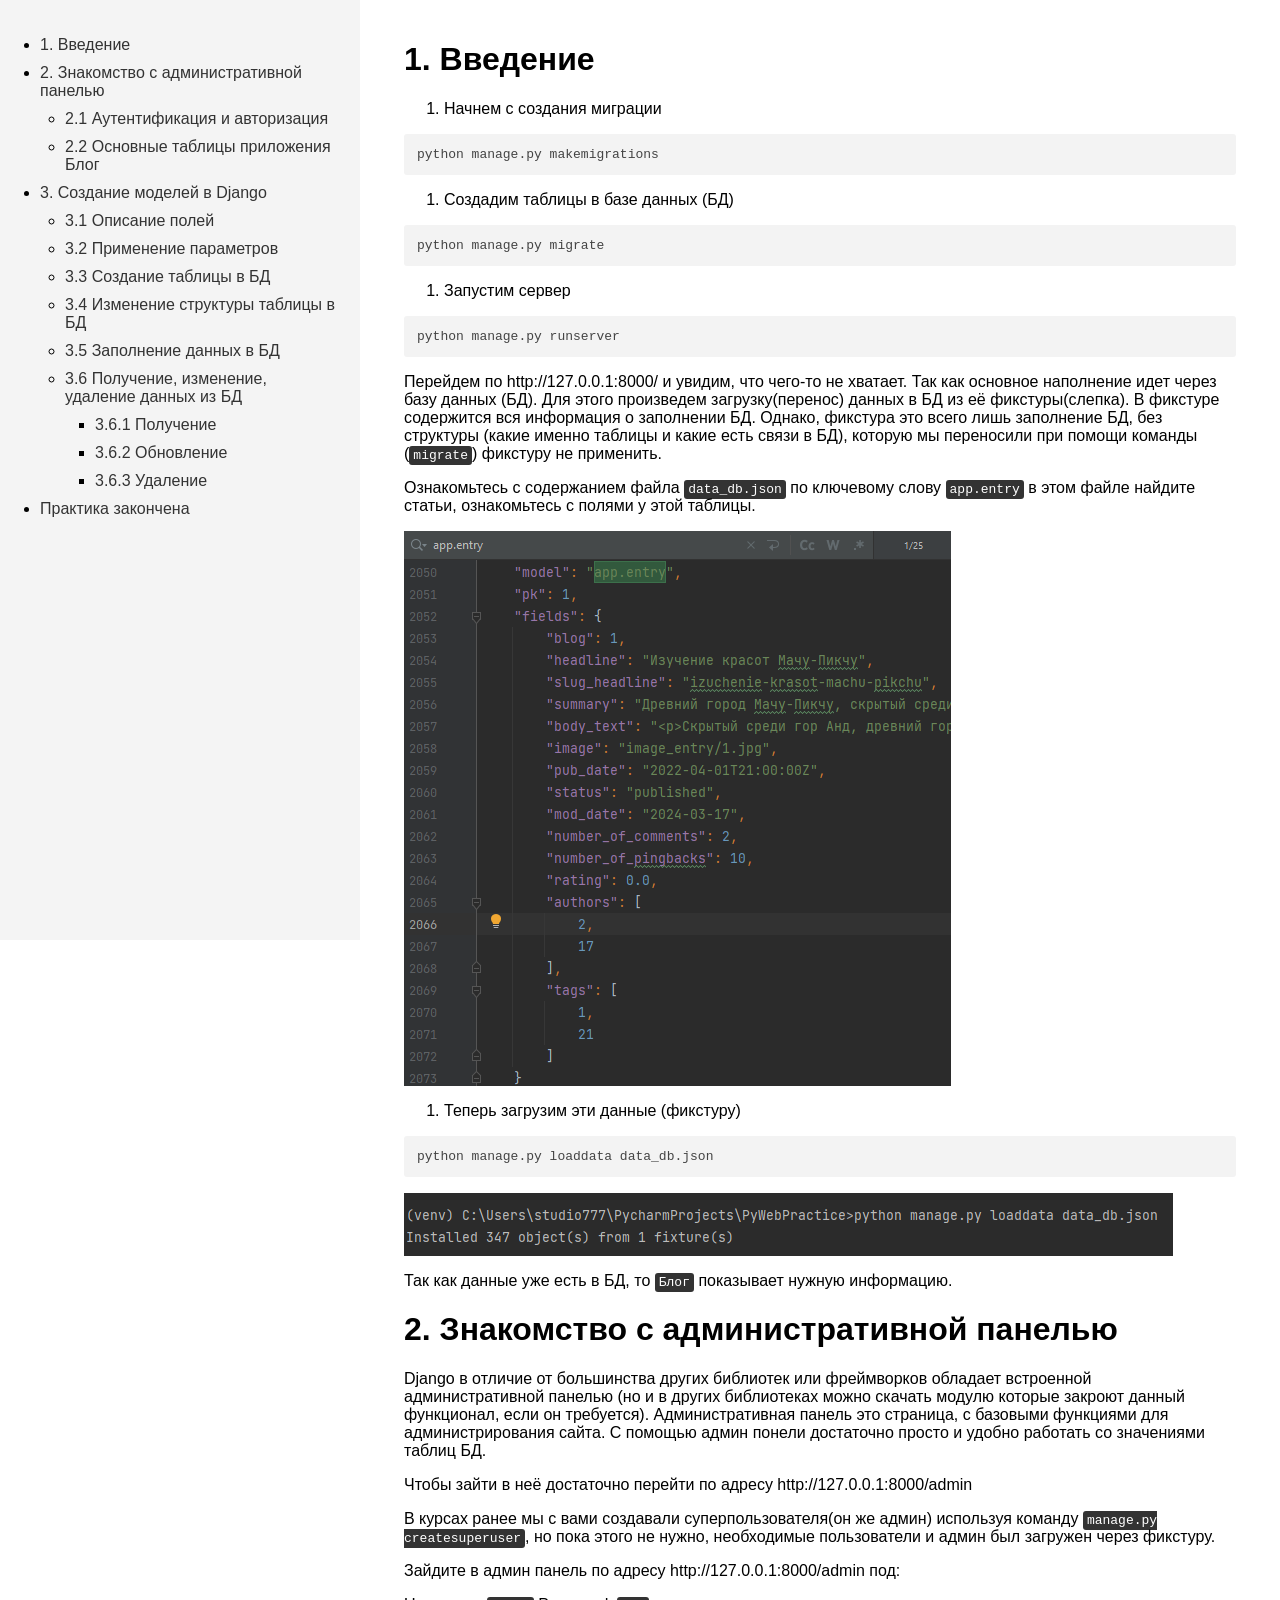
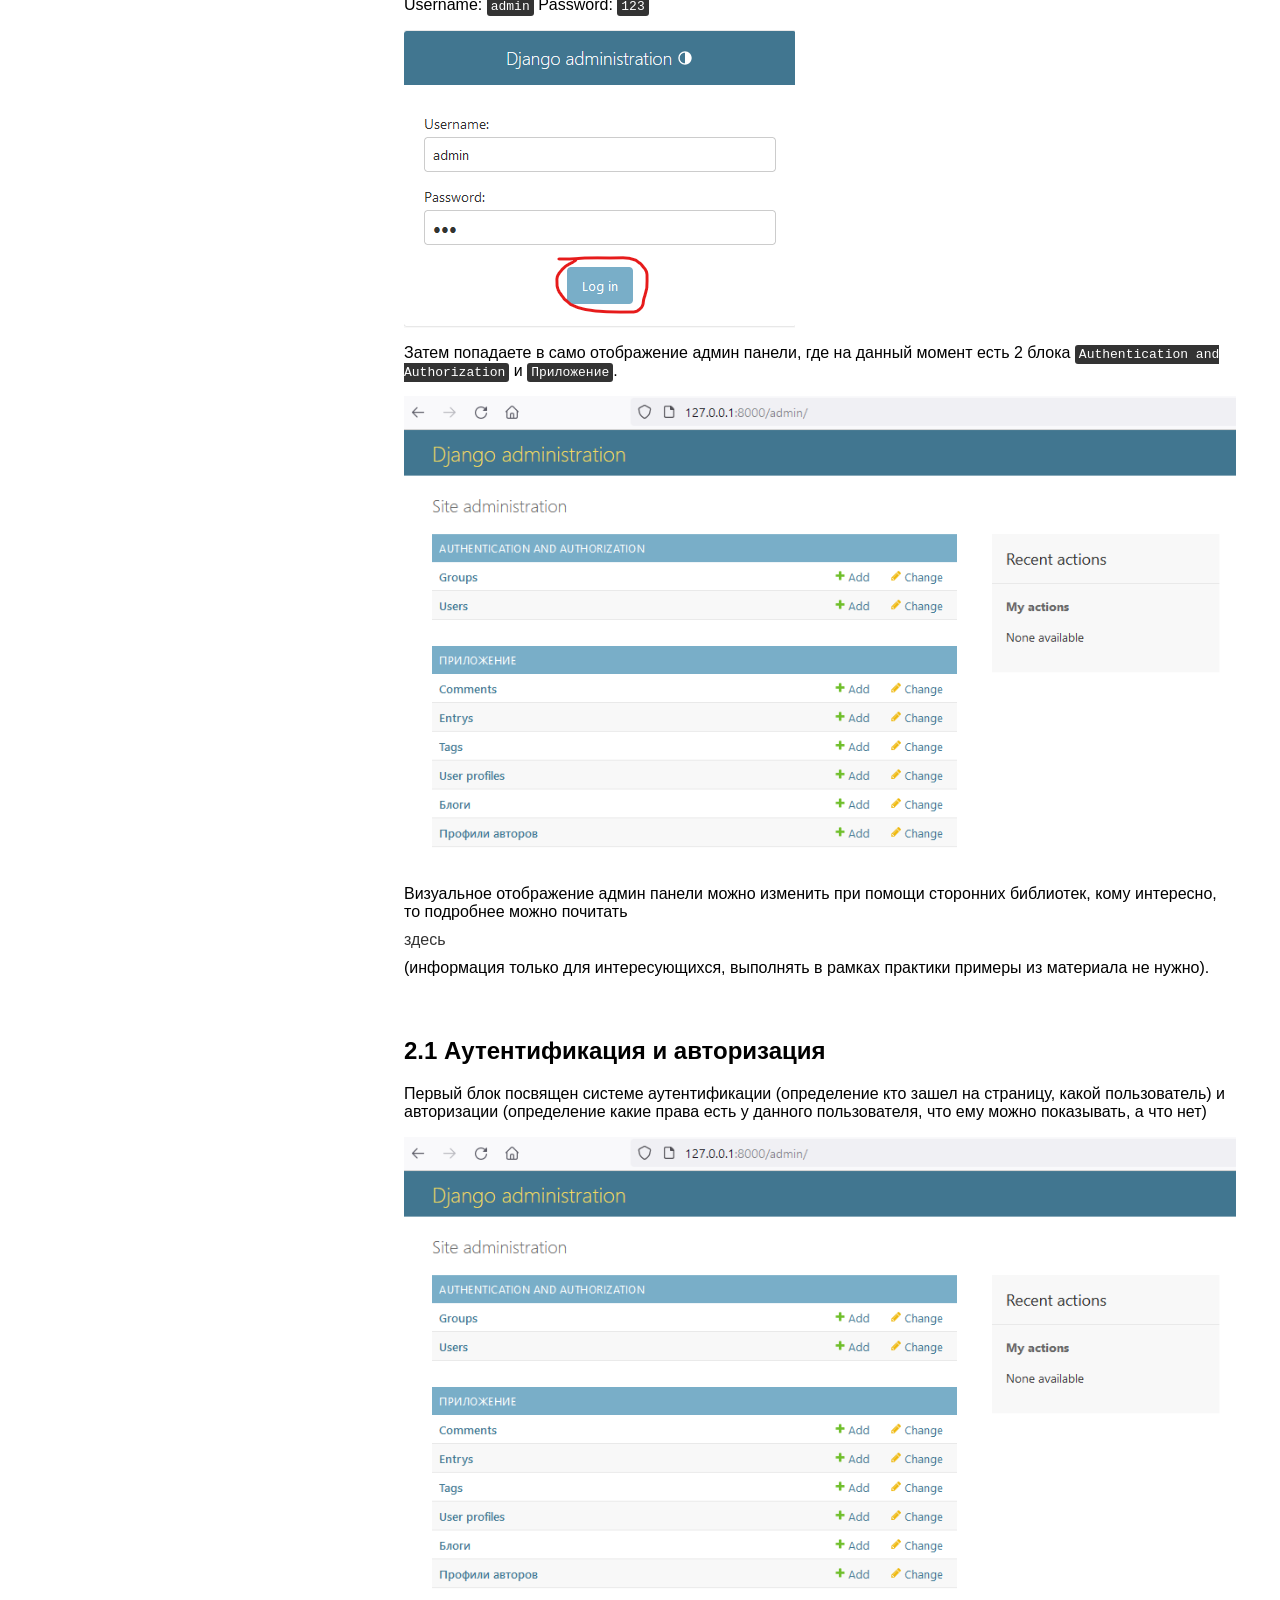
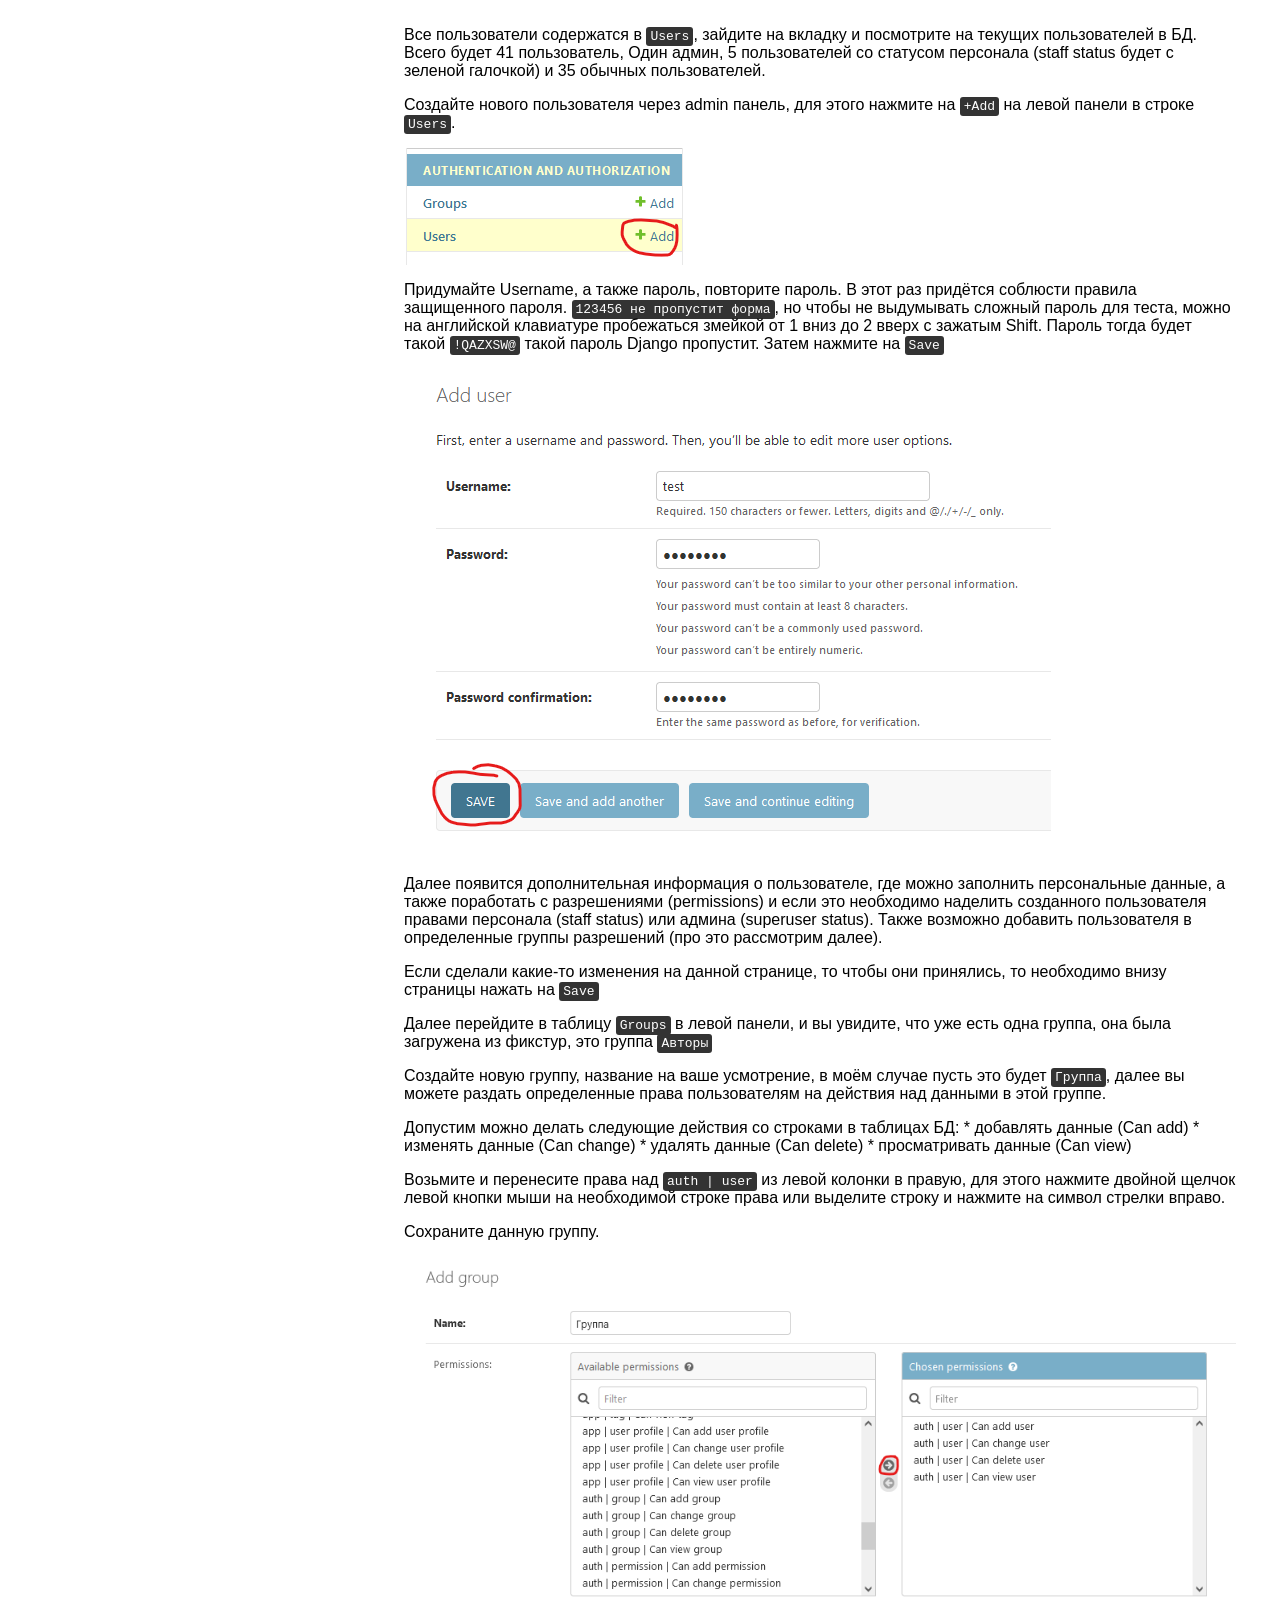
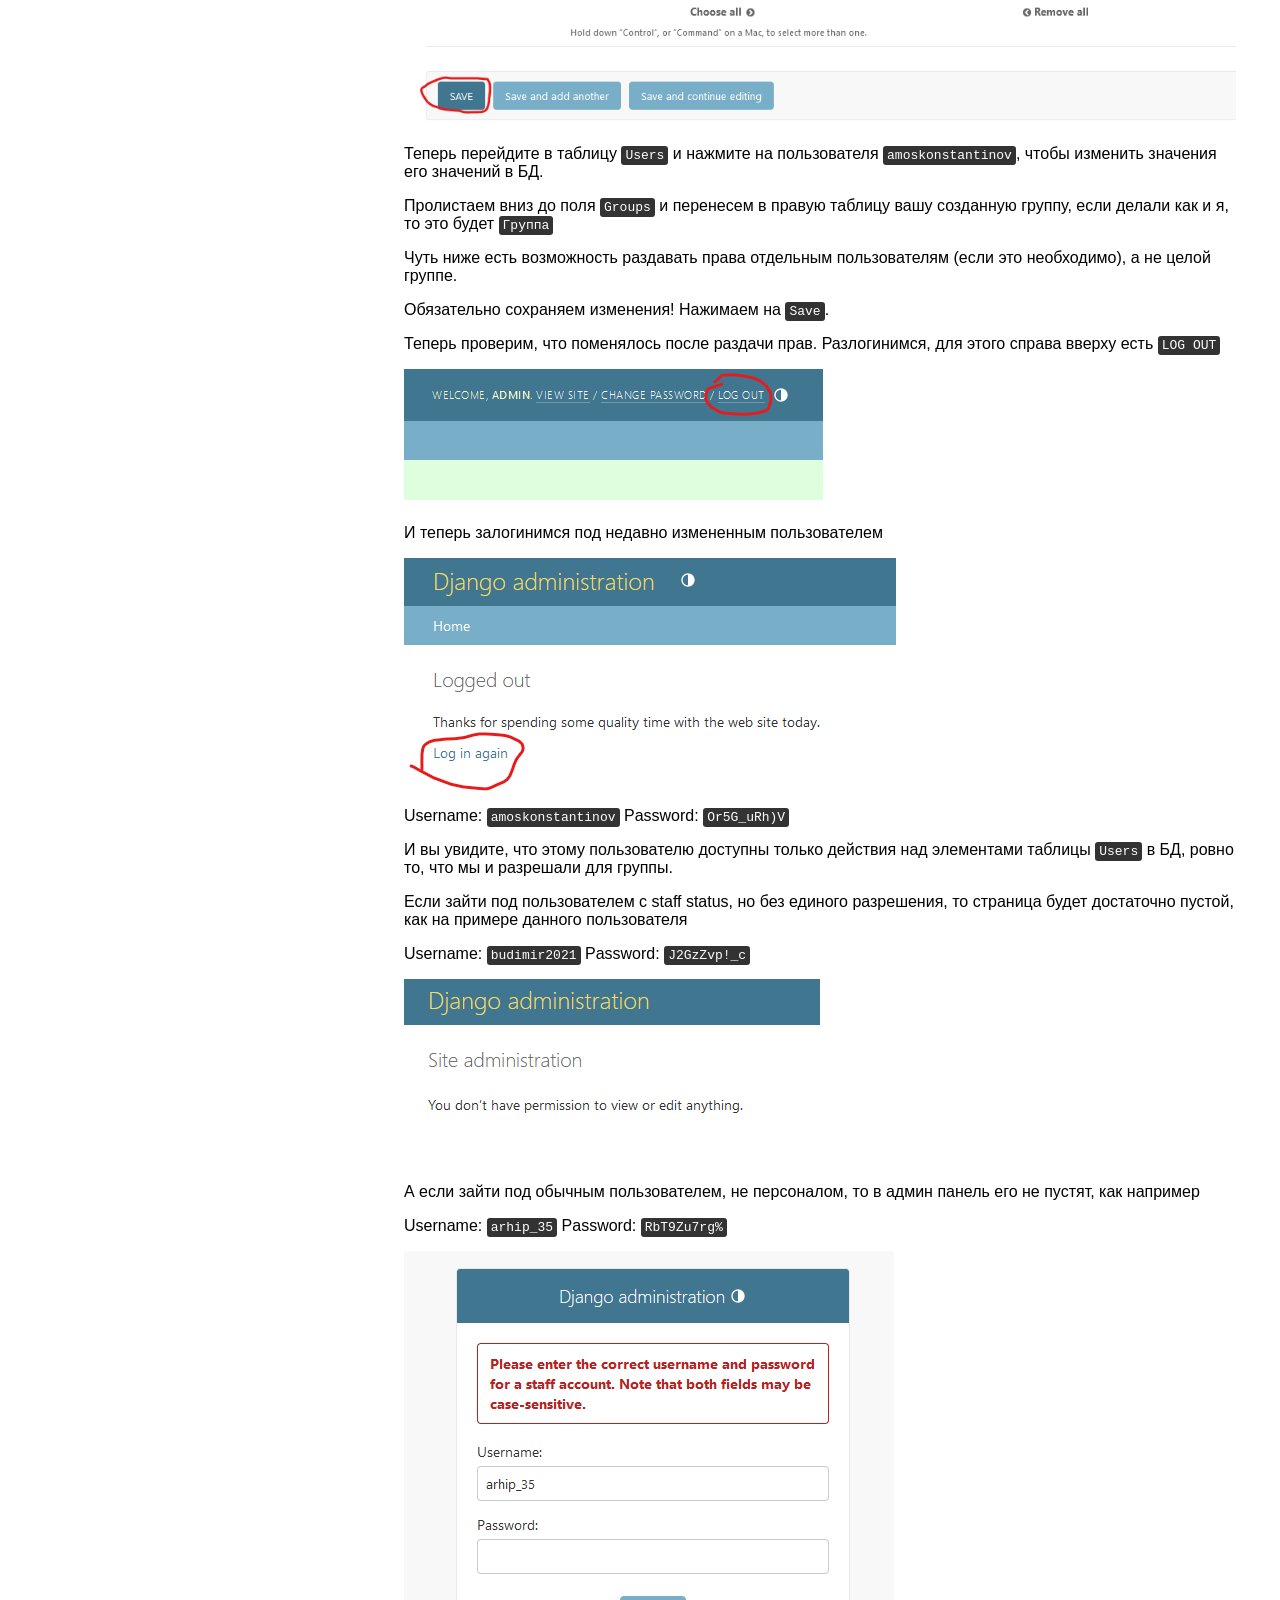
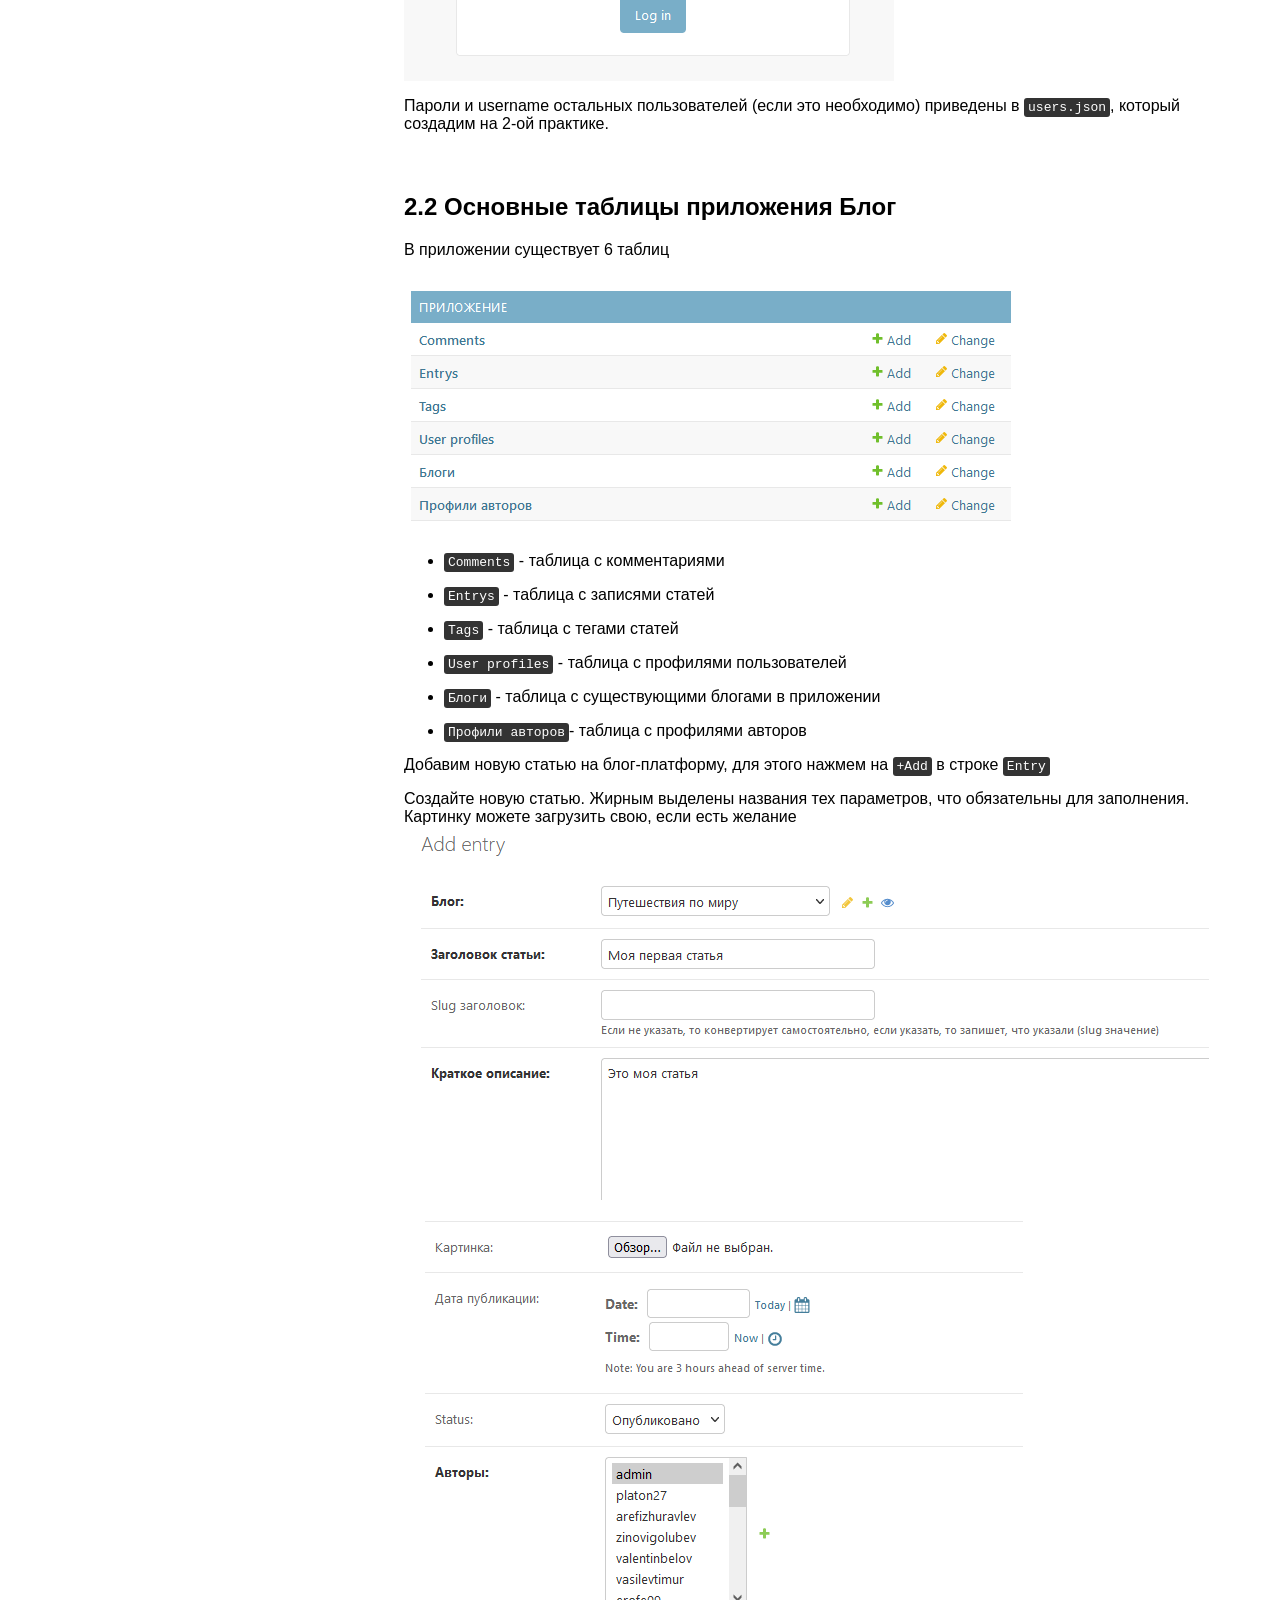
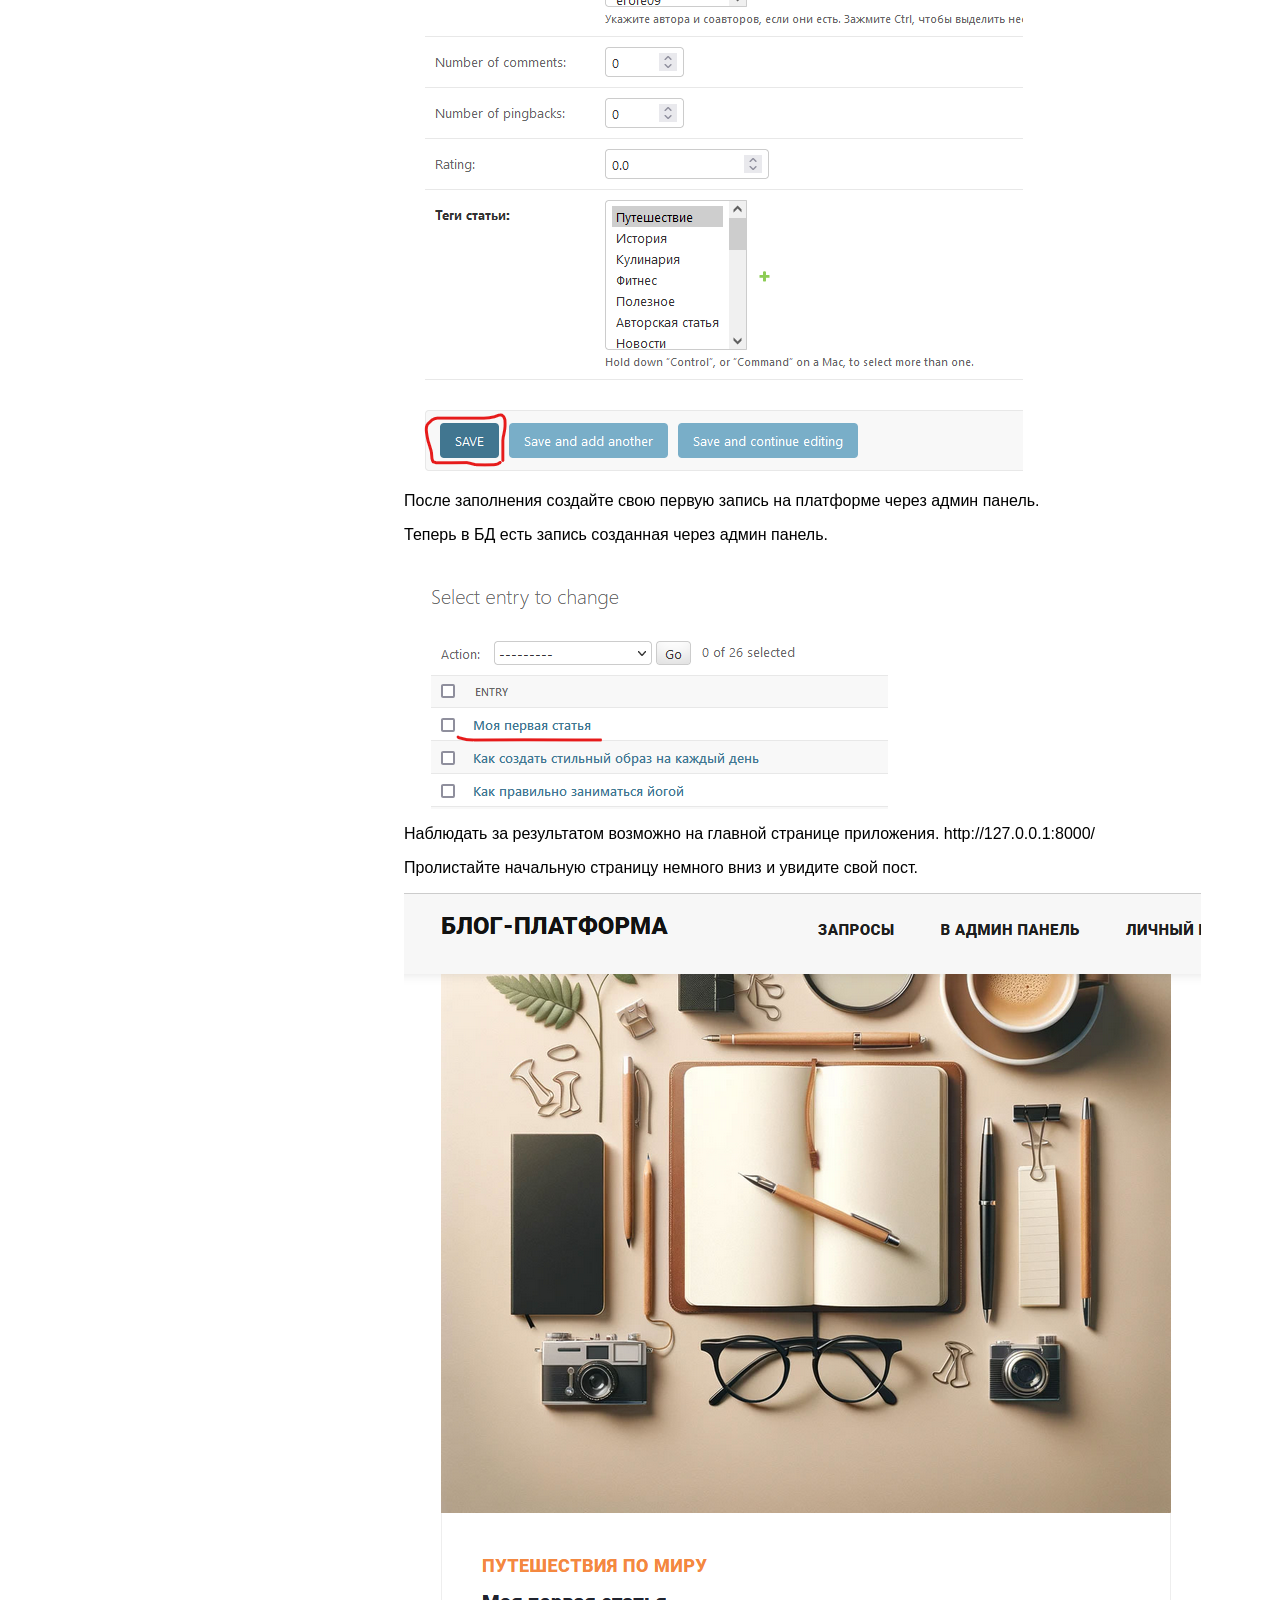
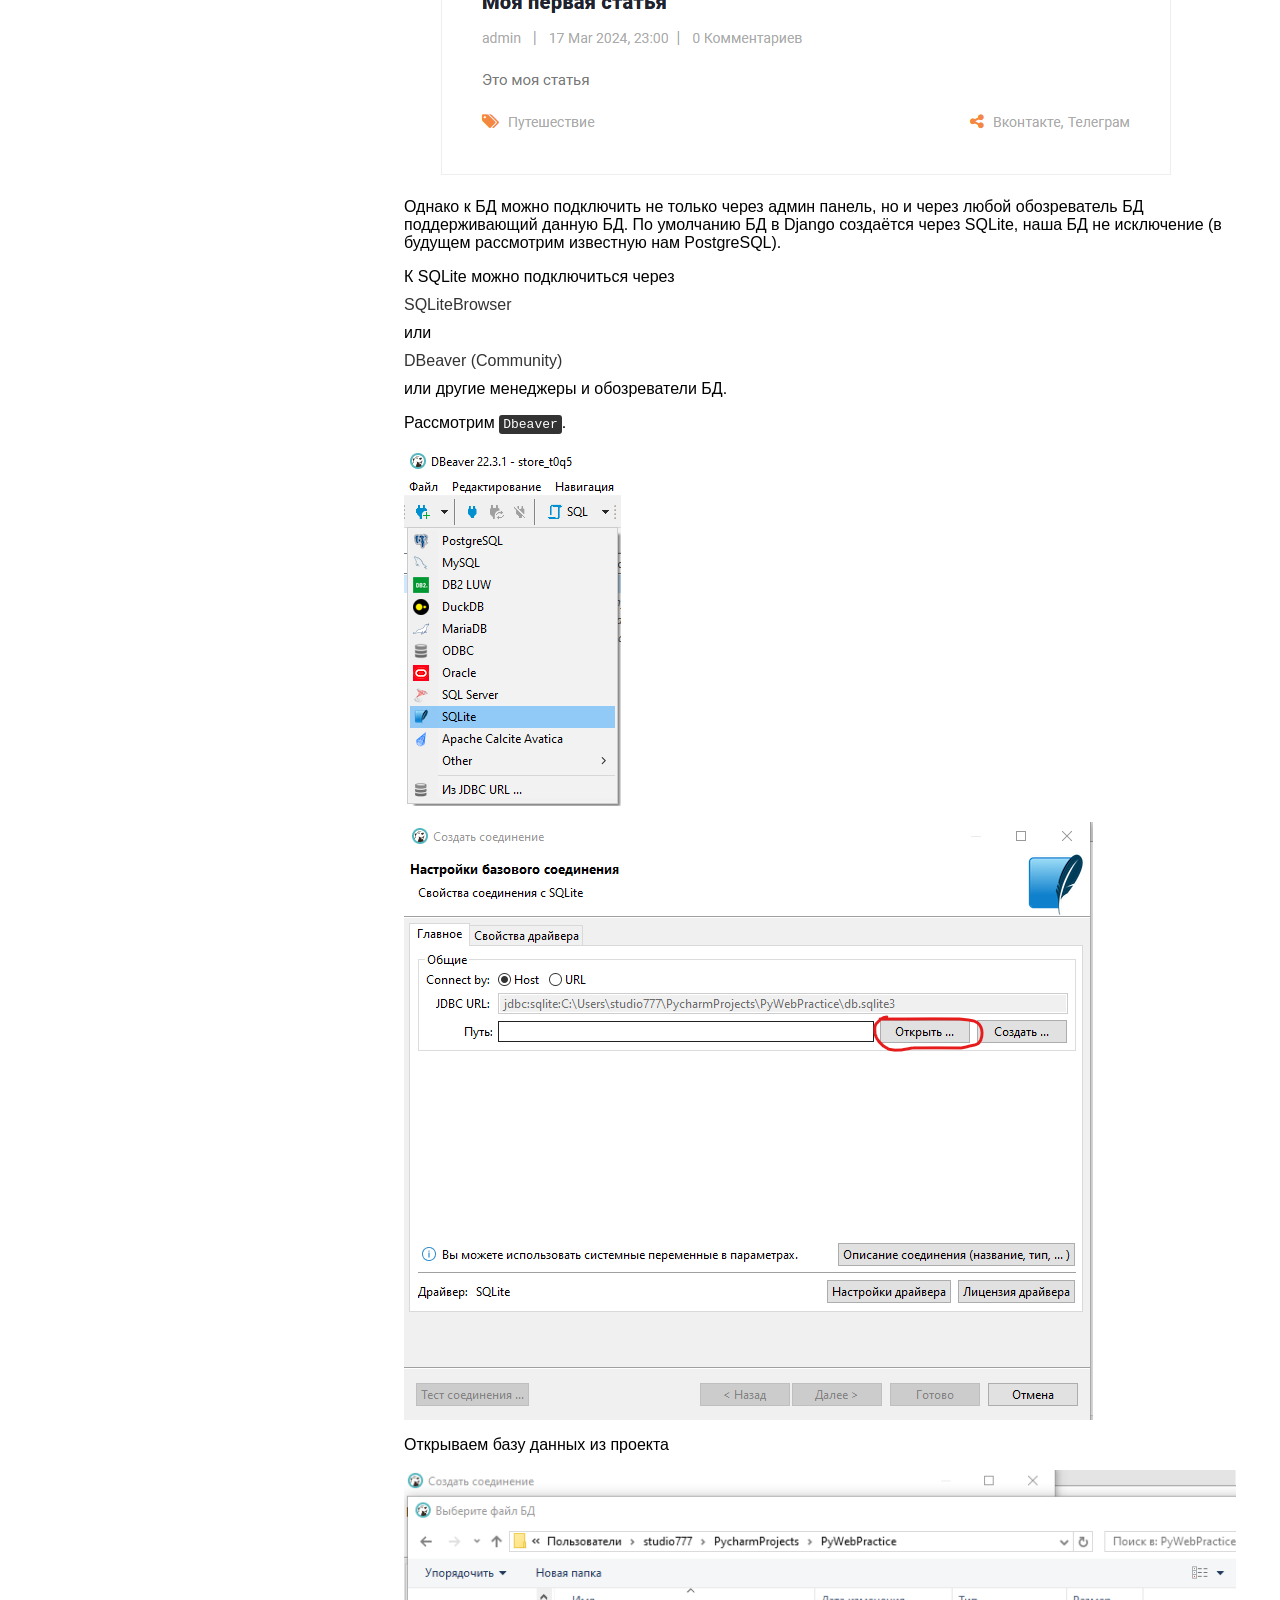
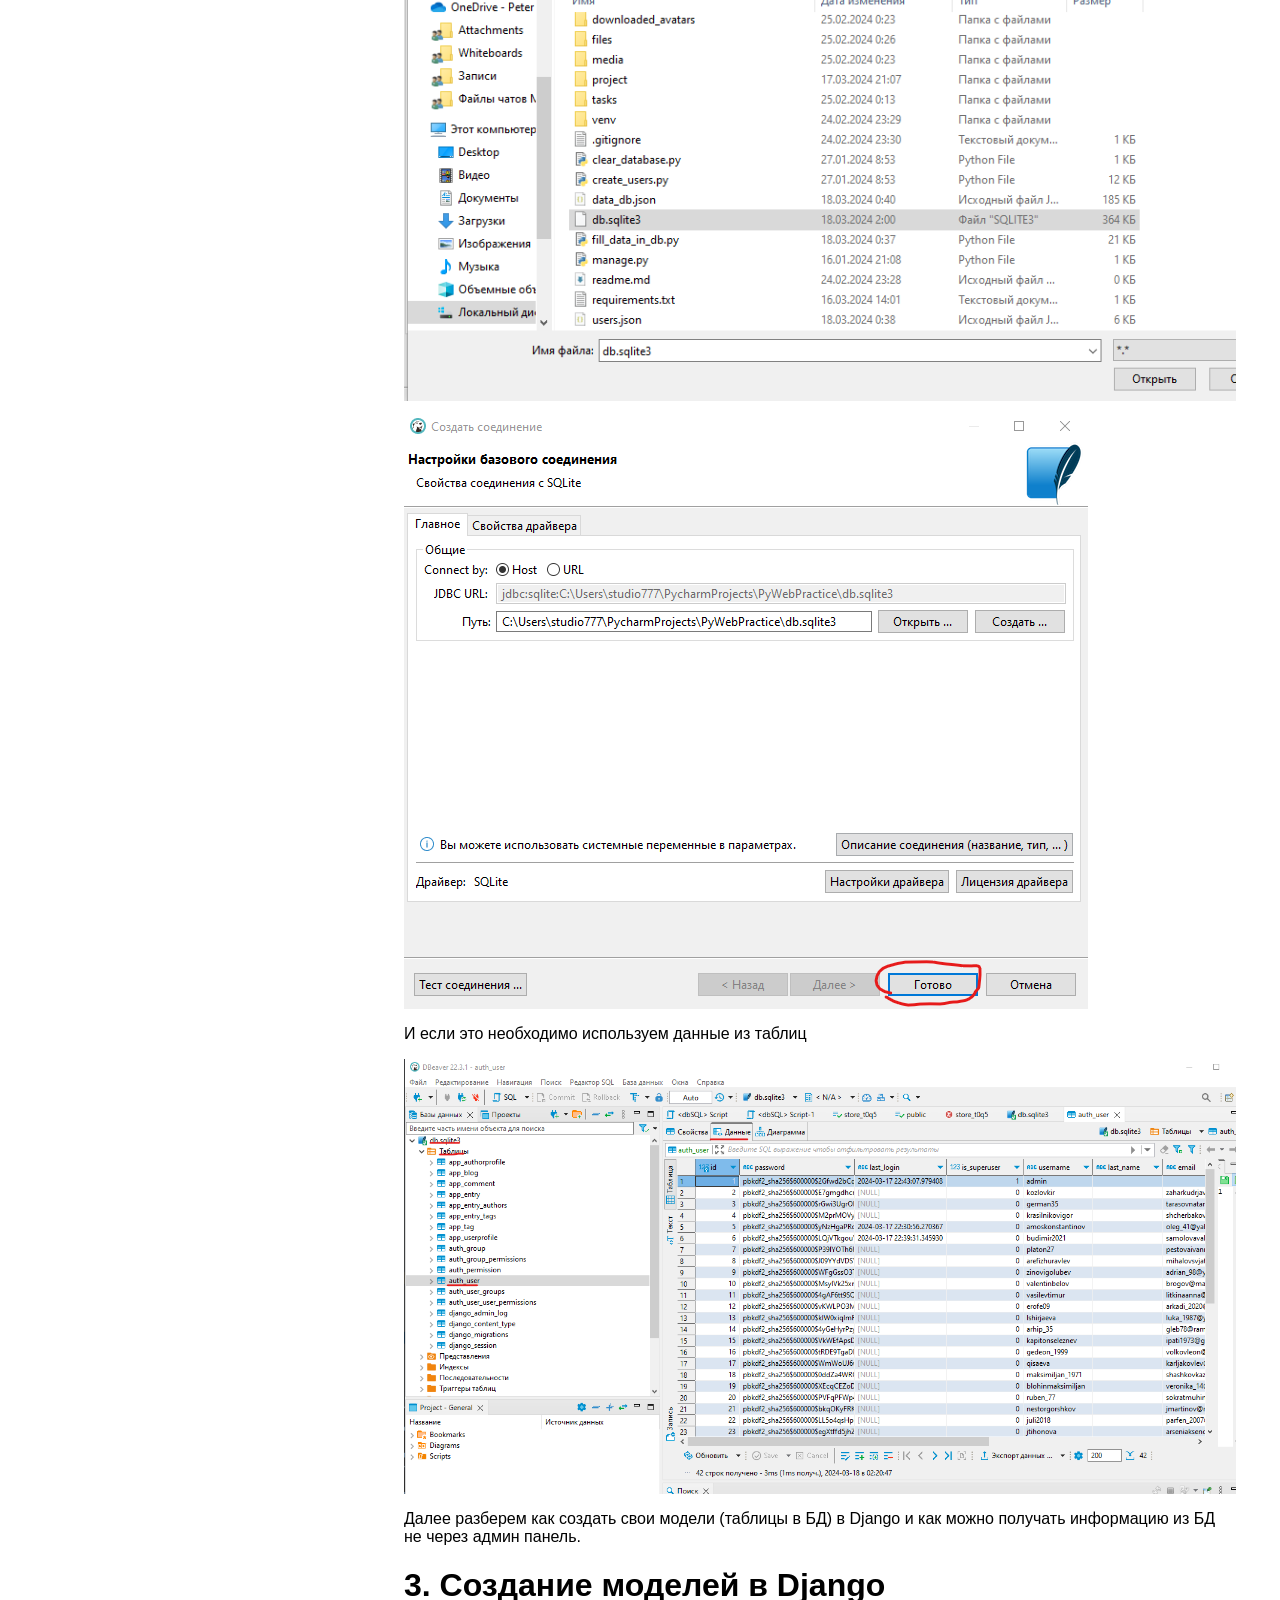
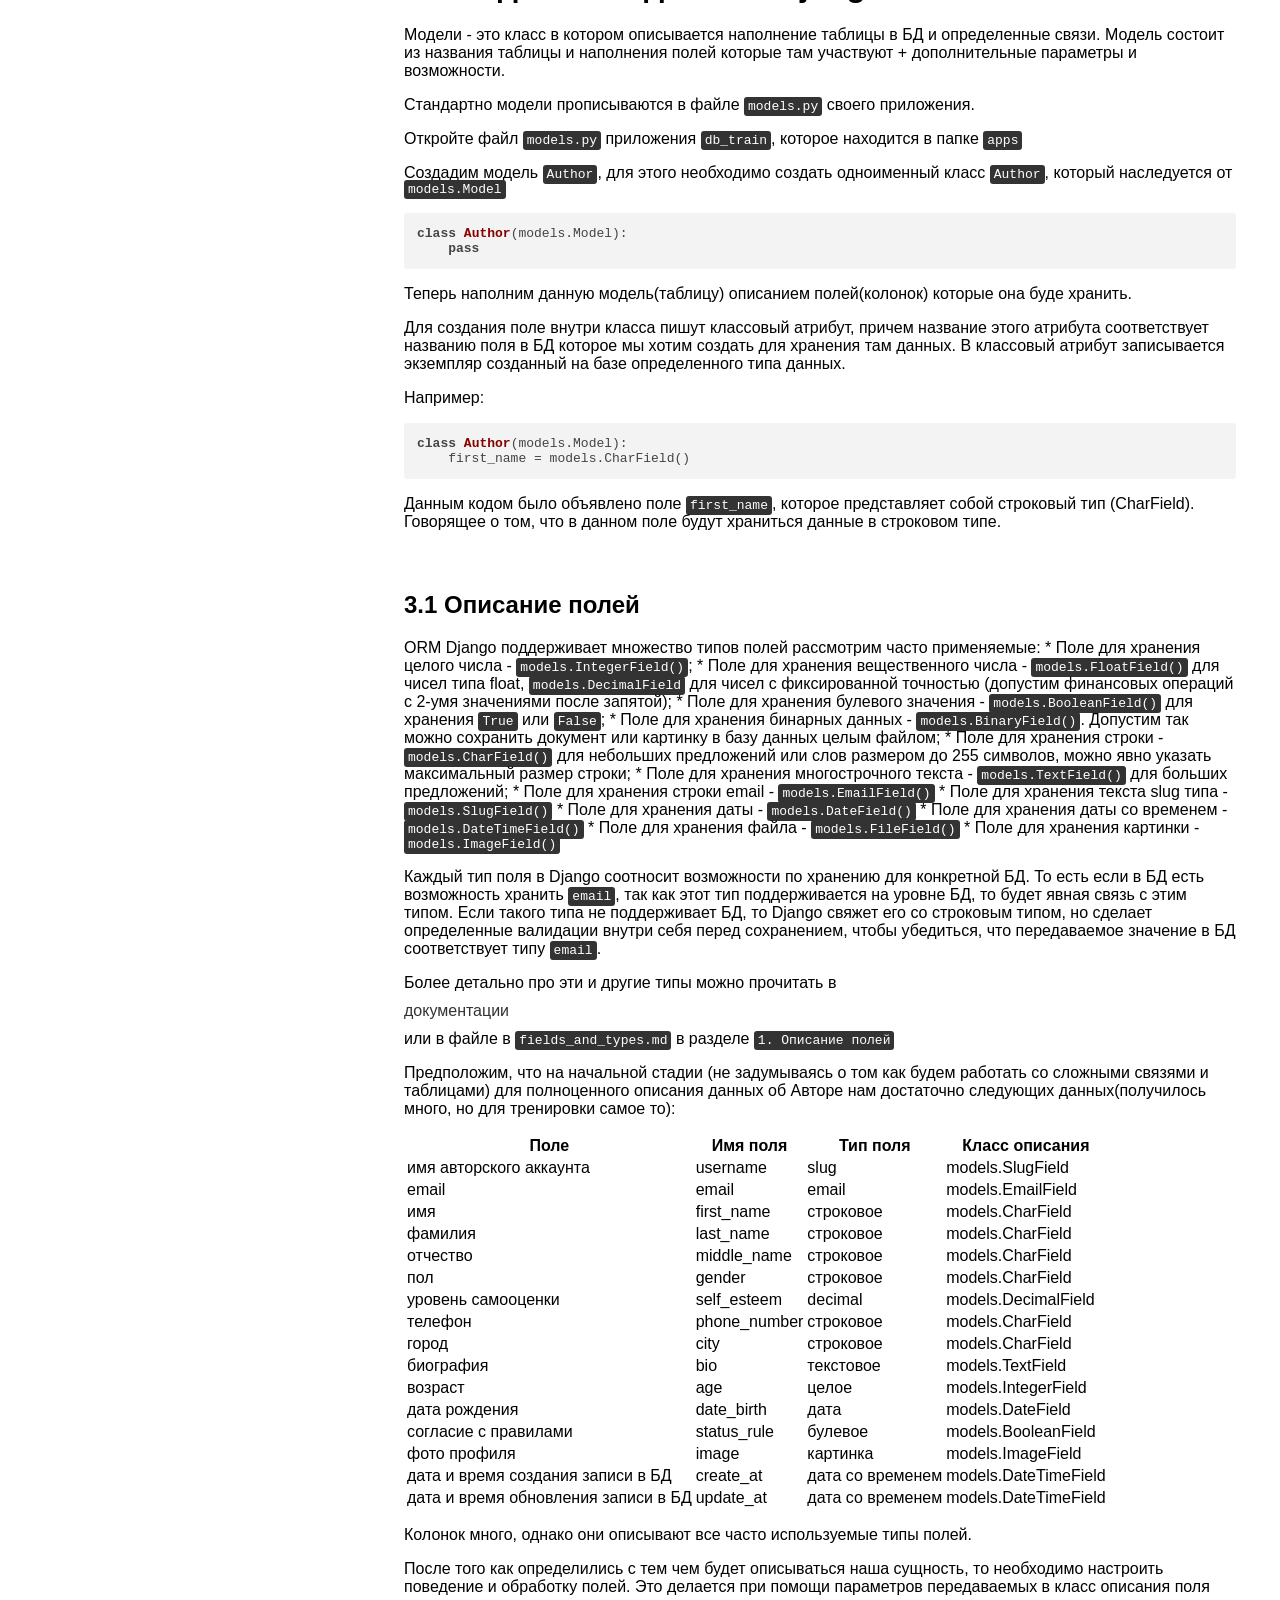
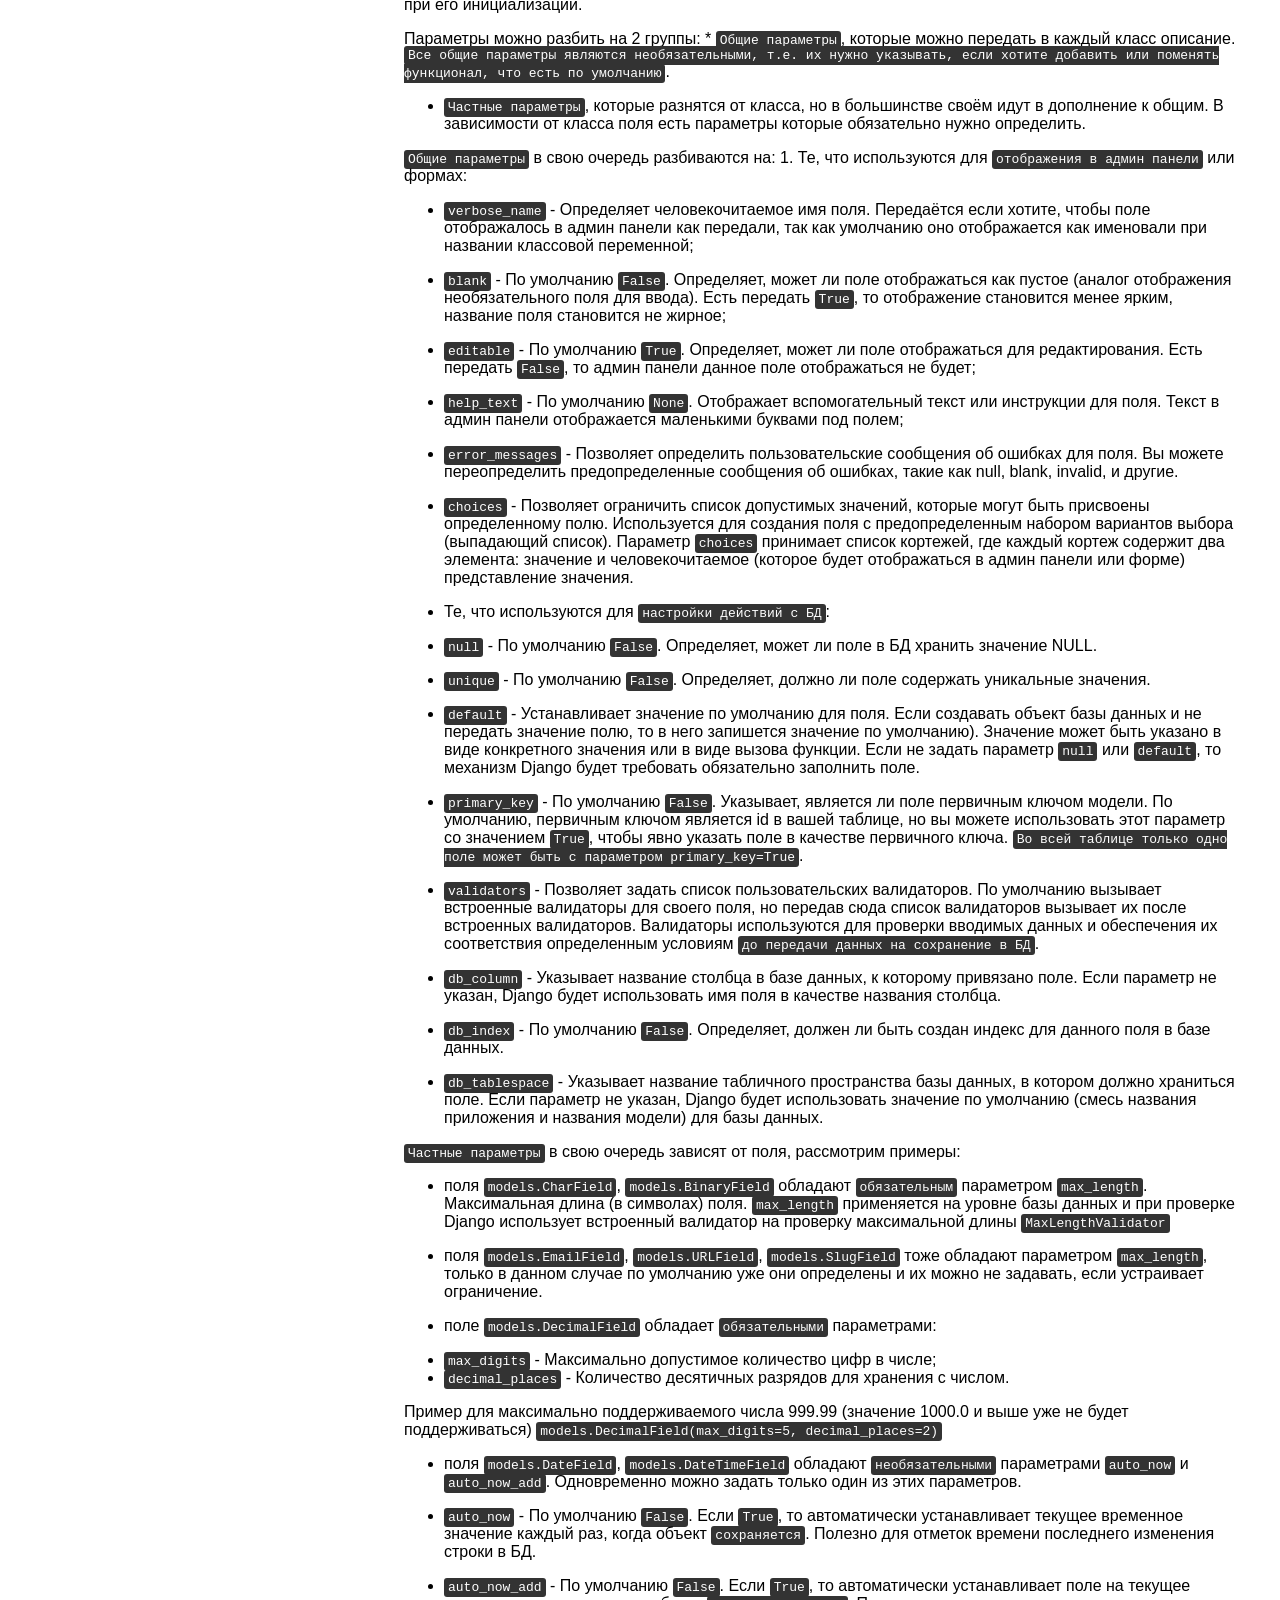
==== tasks/lab1/readme.html @ 10abb8d9 "Добавлены readme.md в tasks" ====
<html>
        <head>
            <meta charset="UTF-8">
            <meta name="viewport" content="width=device-width, initial-scale=1.0">
            <title>Оглавление</title>

            <link rel="stylesheet" href="/js_css/main.css">
            <link rel="stylesheet" href="/js_css/default.min.css">
            <!-- Подключаем js -->
            <script src="/js_css/copy.js"></script>
            <script src="/js_css/highlight.min.js"></script>
            <script>hljs.highlightAll();</script>
        </head>
        <body>
            <div class="sidebar">
<ul>
<li><a href="#1">1. Введение</a></li>
<li><a href="#2">2. Знакомство с административной панелью</a><ul>
<li><a href="#21">2.1 Аутентификация и авторизация</a></li>
<li><a href="#22">2.2 Основные таблицы приложения Блог</a></li>
</ul>
</li>
<li><a href="#3-django">3. Создание моделей в Django</a><ul>
<li><a href="#31">3.1 Описание полей</a></li>
<li><a href="#32">3.2 Применение параметров</a></li>
<li><a href="#33">3.3 Создание таблицы в БД</a></li>
<li><a href="#34">3.4 Изменение структуры таблицы в БД</a></li>
<li><a href="#35">3.5 Заполнение данных в БД</a></li>
<li><a href="#36">3.6 Получение, изменение, удаление данных из БД</a><ul>
<li><a href="#361">3.6.1 Получение</a></li>
<li><a href="#362">3.6.2 Обновление</a></li>
<li><a href="#363">3.6.3 Удаление</a></li>
</ul>
</li>
</ul>
</li>
<li><a href="#_1">Практика закончена</a></li>
</ul>
</div>
<div class="content">
<h1 id="1">1. Введение</h1>
<ol>
<li>Начнем с создания миграции</li>
</ol>
<pre class="highlight"><code class="language-python linenums">python manage.py makemigrations
</code></pre>

<ol>
<li>Создадим таблицы в базе данных (БД)</li>
</ol>
<pre class="highlight"><code class="language-python linenums">python manage.py migrate
</code></pre>

<ol>
<li>Запустим сервер</li>
</ol>
<pre class="highlight"><code class="language-python linenums">python manage.py runserver
</code></pre>

<p>Перейдем по http://127.0.0.1:8000/ и увидим, что чего-то не хватает. Так как основное наполнение идет через базу данных 
(БД). Для этого произведем загрузку(перенос) данных в БД из её фикстуры(слепка). В фикстуре содержится вся информация о заполнении БД.
Однако, фикстура это всего лишь заполнение БД, без структуры (какие именно таблицы и какие есть связи в БД), которую 
мы переносили при помощи команды (<code>migrate</code>) фикстуру не применить.</p>
<p>Ознакомьтесь с содержанием файла <code>data_db.json</code> по ключевому слову <code>app.entry</code> в этом файле найдите статьи, ознакомьтесь с
полями у этой таблицы.</p>
<p><img alt="img.png" src="pic/img.png" /></p>
<ol>
<li>Теперь загрузим эти данные (фикстуру)</li>
</ol>
<pre class="highlight"><code class="language-python linenums">python manage.py loaddata data_db.json
</code></pre>

<p><img alt="img_1.png" src="pic/img_1.png" /></p>
<p>Так как данные уже есть в БД, то <code>Блог</code> показывает нужную информацию.</p>
<h1 id="2">2. Знакомство с административной панелью</h1>
<p>Django в отличие от большинства других библиотек или фреймворков обладает встроенной административной панелью (но и в других 
библиотеках можно скачать модулю которые закроют данный функционал, если он требуется). Административная панель это страница, с
базовыми функциями для администрирования сайта. С помощью админ понели достаточно просто и удобно работать со значениями таблиц БД. </p>
<p>Чтобы зайти в неё достаточно перейти по адресу http://127.0.0.1:8000/admin</p>
<p>В курсах ранее мы с вами создавали суперпользователя(он же админ) используя команду <code>manage.py createsuperuser</code>, но 
пока этого не нужно, необходимые пользователи и админ был загружен через фикстуру.</p>
<p>Зайдите в админ панель по адресу http://127.0.0.1:8000/admin под: </p>
<p>Username: <code>admin</code>
Password: <code>123</code></p>
<p><img alt="img_2.png" src="pic/img_2.png" /></p>
<p>Затем попадаете в само отображение админ панели, где на данный момент есть 2 блока
<code>Authentication and Authorization</code> и <code>Приложение</code>. </p>
<p><img alt="img_4.png" src="pic/img_4.png" /></p>
<p>Визуальное отображение админ панели можно изменить при помощи сторонних библиотек, кому интересно, то подробнее 
можно почитать <a href="https://docs.google.com/document/d/1S9bGmy-83u-7P2b-Kpt1tVUQqiBAGRS5RUxyJkLQ6yQ/edit?usp=sharing">здесь</a> (информация только для интересующихся, 
выполнять в рамках практики примеры из материала не нужно).</p>
<h2 id="21">2.1 Аутентификация и авторизация</h2>
<p>Первый блок посвящен системе аутентификации (определение кто зашел на страницу, какой пользователь) 
и авторизации (определение какие права есть у данного пользователя, что ему можно показывать, а что нет)</p>
<p><img alt="img_3.png" src="pic/img_3.png" /></p>
<p>Все пользователи содержатся в <code>Users</code>, зайдите на вкладку и посмотрите на текущих пользователей в БД. Всего будет 41 пользователь,
Один админ, 5 пользователей со статусом персонала (staff status будет с зеленой галочкой) и 35 обычных пользователей.</p>
<p>Создайте нового пользователя через admin панель, для этого нажмите на <code>+Add</code> на левой панели в строке <code>Users</code>.</p>
<p><img alt="img_5.png" src="pic/img_5.png" /></p>
<p>Придумайте Username, а также пароль, повторите пароль. В этот раз придётся соблюсти правила защищенного пароля. 
<code>123456 не пропустит форма</code>, но чтобы не выдумывать сложный пароль для теста, можно на английской клавиатуре пробежаться 
змейкой от 1 вниз до 2 вверх с зажатым Shift. Пароль тогда будет такой <code>!QAZXSW@</code> такой пароль Django пропустит. Затем
нажмите на <code>Save</code></p>
<p><img alt="img_6.png" src="pic/img_6.png" /></p>
<p>Далее появится дополнительная информация о пользователе, где можно заполнить персональные данные, а также поработать с 
разрешениями (permissions) и если это необходимо наделить созданного пользователя правами персонала (staff status) или админа 
(superuser status). Также возможно добавить пользователя в определенные группы разрешений (про это рассмотрим далее).</p>
<p>Если сделали какие-то изменения на данной странице, то чтобы они принялись, то необходимо внизу страницы нажать на <code>Save</code></p>
<p>Далее перейдите в таблицу <code>Groups</code> в левой панели, и вы увидите, что уже есть одна группа, она была загружена из фикстур, это группа <code>Авторы</code></p>
<p>Создайте новую группу, название на ваше усмотрение, в моём случае пусть это будет <code>Группа</code>, далее вы можете раздать определенные права пользователям на действия над данными в этой группе.</p>
<p>Допустим можно делать следующие действия со строками в таблицах БД:
* добавлять данные (Can add)
* изменять данные (Can change)
* удалять данные (Can delete)
* просматривать данные (Can view)</p>
<p>Возьмите и перенесите права над <code>auth | user</code> из левой колонки в правую, для этого нажмите двойной щелчок левой кнопки мыши на необходимой
строке права или выделите строку и нажмите на символ стрелки вправо.</p>
<p>Сохраните данную группу.</p>
<p><img alt="img_7.png" src="pic/img_7.png" /></p>
<p>Теперь перейдите в таблицу <code>Users</code> и нажмите на пользователя <code>amoskonstantinov</code>, чтобы изменить значения его значений в БД.</p>
<p>Пролистаем вниз до поля <code>Groups</code> и перенесем в правую таблицу вашу созданную группу, если делали как и я, то это будет <code>Группа</code></p>
<p>Чуть ниже есть возможность раздавать права отдельным пользователям (если это необходимо), а не целой группе.</p>
<p>Обязательно сохраняем изменения! Нажимаем на <code>Save</code>.</p>
<p>Теперь проверим, что поменялось после раздачи прав. Разлогинимся, для этого справа вверху есть <code>LOG OUT</code></p>
<p><img alt="img_8.png" src="pic/img_8.png" /></p>
<p>И теперь залогинимся под недавно измененным пользователем </p>
<p><img alt="img_9.png" src="pic/img_9.png" /></p>
<p>Username: <code>amoskonstantinov</code>
Password: <code>Or5G_uRh)V</code></p>
<p>И вы увидите, что этому пользователю доступны только действия над элементами таблицы <code>Users</code> в БД, ровно то, что 
мы и разрешали для группы.</p>
<p>Если зайти под пользователем с staff status, но без единого разрешения, то страница будет достаточно пустой, как на примере
данного пользователя</p>
<p>Username: <code>budimir2021</code>
Password: <code>J2GzZvp!_c</code></p>
<p><img alt="img_10.png" src="pic/img_10.png" /></p>
<p>А если зайти под обычным пользователем, не персоналом, то в админ панель его не пустят, как например</p>
<p>Username: <code>arhip_35</code>
Password: <code>RbT9Zu7rg%</code></p>
<p><img alt="img_11.png" src="pic/img_11.png" /></p>
<p>Пароли и username остальных пользователей (если это необходимо) приведены в <code>users.json</code>, который создадим на 2-ой практике.</p>
<h2 id="22">2.2 Основные таблицы приложения Блог</h2>
<p>В приложении существует 6 таблиц</p>
<p><img alt="img_12.png" src="pic/img_12.png" /></p>
<ul>
<li>
<p><code>Comments</code> - таблица с комментариями  </p>
</li>
<li>
<p><code>Entrys</code>  - таблица с записями статей</p>
</li>
<li>
<p><code>Tags</code>    - таблица с тегами статей</p>
</li>
<li>
<p><code>User profiles</code> - таблица с профилями пользователей   </p>
</li>
<li>
<p><code>Блоги</code>   - таблица с существующими блогами в приложении</p>
</li>
<li>
<p><code>Профили авторов</code>- таблица с профилями авторов</p>
</li>
</ul>
<p>Добавим новую статью на блог-платформу, для этого нажмем на <code>+Add</code> в строке <code>Entry</code></p>
<p>Создайте новую статью. Жирным выделены названия тех параметров, что обязательны для заполнения. Картинку можете загрузить свою, если есть желание
<img alt="img_13.png" src="pic/img_13.png" /></p>
<p><img alt="img_14.png" src="pic/img_14.png" /></p>
<p>После заполнения создайте свою первую запись на платформе через админ панель.</p>
<p>Теперь в БД есть запись созданная через админ панель.</p>
<p><img alt="img_15.png" src="pic/img_15.png" /></p>
<p>Наблюдать за результатом возможно на главной странице приложения. http://127.0.0.1:8000/</p>
<p>Пролистайте начальную страницу немного вниз и увидите свой пост.</p>
<p><img alt="img_16.png" src="pic/img_16.png" /></p>
<p>Однако к БД можно подключить не только через админ панель, но и через любой обозреватель БД поддерживающий данную БД.
По умолчанию БД в Django создаётся через SQLite, наша БД не исключение (в будущем рассмотрим извeстную нам PostgreSQL).</p>
<p>К SQLite можно подключиться через <a href="https://sqlitebrowser.org/dl/">SQLiteBrowser</a> или <a href="https://dbeaver.io/download/">DBeaver (Community)</a> 
или другие менеджеры и обозреватели БД.</p>
<p>Рассмотрим <code>Dbeaver</code>.</p>
<p><img alt="img_17.png" src="pic/img_17.png" /></p>
<p><img alt="img_19.png" src="pic/img_19.png" /></p>
<p>Открываем базу данных из проекта</p>
<p><img alt="img_18.png" src="pic/img_18.png" /></p>
<p><img alt="img_20.png" src="pic/img_20.png" /></p>
<p>И если это необходимо используем данные из таблиц</p>
<p><img alt="img_21.png" src="pic/img_21.png" /></p>
<p>Далее разберем как создать свои модели (таблицы в БД) в Django и как можно получать информацию из БД не через админ панель.</p>
<h1 id="3-django">3. Создание моделей в Django</h1>
<p>Модели - это класс в котором описывается наполнение таблицы в БД и определенные связи. 
Модель состоит из названия таблицы и наполнения полей которые там участвуют + дополнительные параметры и возможности.</p>
<p>Стандартно модели прописываются в файле <code>models.py</code> своего приложения. </p>
<p>Откройте файл <code>models.py</code> приложения <code>db_train</code>, которое находится в папке <code>apps</code></p>
<p>Создадим модель <code>Author</code>, для этого необходимо создать одноименный класс <code>Author</code>, который наследуется от <code>models.Model</code></p>
<pre class="highlight"><code class="language-python linenums">class Author(models.Model):
    pass
</code></pre>

<p>Теперь наполним данную модель(таблицу) описанием полей(колонок) которые она буде хранить.</p>
<p>Для создания поле внутри класса пишут классовый атрибут, причем название этого атрибута соответствует названию поля в 
БД которое мы хотим создать для хранения там данных. В классовый атрибут записывается экземпляр созданный на базе определенного типа данных.</p>
<p>Например:</p>
<pre class="highlight"><code class="language-python linenums">class Author(models.Model):
    first_name = models.CharField()
</code></pre>

<p>Данным кодом было объявлено поле <code>first_name</code>, которое представляет собой строковый тип (CharField). Говорящее о том, что в данном поле
будут храниться данные в строковом типе.</p>
<h2 id="31">3.1 Описание полей</h2>
<p>ORM Django поддерживает множество типов полей рассмотрим часто применяемые:
* Поле для хранения целого числа - <code>models.IntegerField()</code>;
* Поле для хранения вещественного числа - <code>models.FloatField()</code> для чисел типа float, <code>models.DecimalField</code> для чисел с фиксированной точностью 
(допустим финансовых операций с 2-умя значениями после запятой);
* Поле для хранения булевого значения - <code>models.BooleanField()</code> для хранения <code>True</code> или <code>False</code>;
* Поле для хранения бинарных данных - <code>models.BinaryField()</code>. Допустим так можно сохранить документ или картинку в базу данных целым файлом;
* Поле для хранения строки - <code>models.CharField()</code> для небольших предложений или слов размером до 255 символов, можно явно указать максимальный размер строки;
* Поле для хранения многострочного текста - <code>models.TextField()</code> для больших предложений;
* Поле для хранения строки email - <code>models.EmailField()</code>
* Поле для хранения текста slug типа - <code>models.SlugField()</code>
* Поле для хранения даты - <code>models.DateField()</code>
* Поле для хранения даты со временем - <code>models.DateTimeField()</code>
* Поле для хранения файла - <code>models.FileField()</code>
* Поле для хранения картинки - <code>models.ImageField()</code></p>
<p>Каждый тип поля в Django соотносит возможности по хранению для конкретной БД. То есть если в БД есть возможность хранить <code>email</code>, 
так как этот тип поддерживается на уровне БД, то будет явная связь с этим типом. 
Если такого типа не поддерживает БД, то Django свяжет его со строковым типом, но сделает определенные
валидации внутри себя перед сохранением, чтобы убедиться, что передаваемое значение в БД соответствует типу <code>email</code>.</p>
<p>Более детально про эти и другие типы можно прочитать в <a href="https://docs.djangoproject.com/en/5.0/ref/models/fields/#field-types">документации</a> 
или в файле в <code>fields_and_types.md</code> в разделе <code>1. Описание полей</code></p>
<p>Предположим, что на начальной стадии (не задумываясь о том как будем работать со сложными связями и таблицами) для полноценного описания данных об Авторе
нам достаточно следующих данных(получилось много, но для тренировки самое то):</p>
<table>
<thead>
<tr>
<th>Поле</th>
<th>Имя поля</th>
<th>Тип поля</th>
<th>Класс описания</th>
</tr>
</thead>
<tbody>
<tr>
<td>имя авторского аккаунта</td>
<td>username</td>
<td>slug</td>
<td>models.SlugField</td>
</tr>
<tr>
<td>email</td>
<td>email</td>
<td>email</td>
<td>models.EmailField</td>
</tr>
<tr>
<td>имя</td>
<td>first_name</td>
<td>строковое</td>
<td>models.CharField</td>
</tr>
<tr>
<td>фамилия</td>
<td>last_name</td>
<td>строковое</td>
<td>models.CharField</td>
</tr>
<tr>
<td>отчество</td>
<td>middle_name</td>
<td>строковое</td>
<td>models.CharField</td>
</tr>
<tr>
<td>пол</td>
<td>gender</td>
<td>строковое</td>
<td>models.CharField</td>
</tr>
<tr>
<td>уровень самооценки</td>
<td>self_esteem</td>
<td>decimal</td>
<td>models.DecimalField</td>
</tr>
<tr>
<td>телефон</td>
<td>phone_number</td>
<td>строковое</td>
<td>models.CharField</td>
</tr>
<tr>
<td>город</td>
<td>city</td>
<td>строковое</td>
<td>models.CharField</td>
</tr>
<tr>
<td>биография</td>
<td>bio</td>
<td>текстовое</td>
<td>models.TextField</td>
</tr>
<tr>
<td>возраст</td>
<td>age</td>
<td>целое</td>
<td>models.IntegerField</td>
</tr>
<tr>
<td>дата рождения</td>
<td>date_birth</td>
<td>дата</td>
<td>models.DateField</td>
</tr>
<tr>
<td>согласие с правилами</td>
<td>status_rule</td>
<td>булевое</td>
<td>models.BooleanField</td>
</tr>
<tr>
<td>фото профиля</td>
<td>image</td>
<td>картинка</td>
<td>models.ImageField</td>
</tr>
<tr>
<td>дата и время создания записи в БД</td>
<td>create_at</td>
<td>дата со временем</td>
<td>models.DateTimeField</td>
</tr>
<tr>
<td>дата и время обновления записи в БД</td>
<td>update_at</td>
<td>дата со временем</td>
<td>models.DateTimeField</td>
</tr>
</tbody>
</table>
<p>Колонок много, однако они описывают все часто используемые типы полей.</p>
<p>После того как определились с тем чем будет описываться наша сущность, то необходимо настроить поведение и обработку полей. 
Это делается при помощи параметров передаваемых в класс описания поля при его инициализации.</p>
<p>Параметры можно разбить на 2 группы:
* <code>Общие параметры</code>, которые можно передать в каждый класс описание. <code>Все общие параметры являются необязательными, т.е.
их нужно указывать, если хотите добавить или поменять функционал, что есть по умолчанию</code>.</p>
<ul>
<li><code>Частные параметры</code>, которые разнятся от класса, но в большинстве своём идут в дополнение к общим. 
В зависимости от класса поля есть параметры которые обязательно нужно определить.</li>
</ul>
<p><code>Общие параметры</code> в свою очередь разбиваются на:
1. Те, что используются для <code>отображения в админ панели</code> или формах:</p>
<ul>
<li>
<p><code>verbose_name</code> - Определяет человекочитаемое имя поля. Передаётся если хотите, чтобы поле отображалось в админ панели
как передали, так как умолчанию оно отображается как именовали при названии классовой переменной;</p>
</li>
<li>
<p><code>blank</code> - По умолчанию <code>False</code>. Определяет, может ли поле отображаться как пустое 
(аналог отображения необязательного поля для ввода). Есть передать <code>True</code>, то 
отображение становится менее ярким, название поля становится не жирное;</p>
</li>
<li>
<p><code>editable</code> - По умолчанию <code>True</code>. Определяет, может ли поле отображаться для редактирования. Есть передать <code>False</code>, 
то админ панели данное поле отображаться не будет;</p>
</li>
<li>
<p><code>help_text</code> - По умолчанию <code>None</code>. Отображает вспомогательный текст или инструкции для поля. Текст в админ панели 
отображается маленькими буквами под полем;</p>
</li>
<li>
<p><code>error_messages</code> - Позволяет определить пользовательские сообщения об ошибках для поля. 
Вы можете переопределить предопределенные сообщения об ошибках, такие как null, blank, invalid, и другие.</p>
</li>
<li>
<p><code>choices</code> - Позволяет ограничить список допустимых значений, которые могут быть присвоены определенному полю. 
Используется для создания поля с предопределенным набором вариантов выбора (выпадающий список). 
Параметр <code>choices</code> принимает список кортежей, где каждый кортеж содержит два элемента: значение и человекочитаемое 
(которое будет отображаться в админ панели или форме) представление значения.</p>
</li>
<li>
<p>Те, что используются для <code>настройки действий с БД</code>:</p>
</li>
<li>
<p><code>null</code> - По умолчанию <code>False</code>. Определяет, может ли поле в БД хранить значение NULL.</p>
</li>
<li>
<p><code>unique</code> - По умолчанию <code>False</code>. Определяет, должно ли поле содержать уникальные значения.</p>
</li>
<li>
<p><code>default</code> - Устанавливает значение по умолчанию для поля. Если создавать объект базы данных и не передать
значение полю, то в него запишется значение по умолчанию). Значение может быть указано в виде конкретного значения 
или в виде вызова функции. Если не задать параметр <code>null</code> или <code>default</code>, то механизм Django будет требовать обязательно заполнить поле.</p>
</li>
<li>
<p><code>primary_key</code> - По умолчанию <code>False</code>. Указывает, является ли поле первичным ключом модели. 
По умолчанию, первичным ключом является id в вашей таблице, но вы можете использовать этот параметр со значением <code>True</code>, 
чтобы явно указать поле в качестве первичного ключа. <code>Во всей таблице только одно поле может быть с параметром primary_key=True</code>.</p>
</li>
<li>
<p><code>validators</code> - Позволяет задать список пользовательских валидаторов. По умолчанию вызывает встроенные валидаторы для своего поля, 
но передав сюда список валидаторов вызывает их после встроенных валидаторов. 
Валидаторы используются для проверки вводимых данных и обеспечения их соответствия определенным условиям <code>до передачи данных на сохранение в БД</code>.</p>
</li>
<li>
<p><code>db_column</code> - Указывает название столбца в базе данных, к которому привязано поле. 
Если параметр не указан, Django будет использовать имя поля в качестве названия столбца.</p>
</li>
<li>
<p><code>db_index</code> - По умолчанию <code>False</code>. Определяет, должен ли быть создан индекс для данного поля в базе данных.</p>
</li>
<li>
<p><code>db_tablespace</code> - Указывает название табличного пространства базы данных, в котором должно храниться поле. 
Если параметр не указан, Django будет использовать значение по умолчанию (смесь названия приложения и названия модели) 
для базы данных.</p>
</li>
</ul>
<p><code>Частные параметры</code> в свою очередь зависят от поля, рассмотрим примеры:</p>
<ul>
<li>
<p>поля <code>models.CharField</code>, <code>models.BinaryField</code> обладают <code>обязательным</code> параметром <code>max_length</code>. Максимальная длина (в символах) поля. 
<code>max_length</code> применяется на уровне базы данных и при проверке Django использует встроенный валидатор на проверку 
максимальной длины <code>MaxLengthValidator</code></p>
</li>
<li>
<p>поля <code>models.EmailField</code>, <code>models.URLField</code>, <code>models.SlugField</code> тоже обладают параметром <code>max_length</code>, только в данном
случае по умолчанию уже они определены и их можно не задавать, если устраивает ограничение.</p>
</li>
<li>
<p>поле <code>models.DecimalField</code> обладает <code>обязательными</code> параметрами:</p>
</li>
<li><code>max_digits</code> - Максимально допустимое количество цифр в числе; </li>
<li><code>decimal_places</code> - Количество десятичных разрядов для хранения с числом. </li>
</ul>
<p>Пример для максимально поддерживаемого числа 999.99 (значение 1000.0 и выше уже не будет поддерживаться)
<code>models.DecimalField(max_digits=5, decimal_places=2)</code></p>
<ul>
<li>
<p>поля <code>models.DateField</code>, <code>models.DateTimeField</code> обладают <code>необязательными</code> параметрами <code>auto_now</code> и <code>auto_now_add</code>. 
Одновременно можно задать только один из этих параметров. </p>
</li>
<li>
<p><code>auto_now</code> - По умолчанию <code>False</code>. Если <code>True</code>, то автоматически устанавливает текущее временное значение каждый раз, когда объект <code>сохраняется</code>. 
Полезно для отметок времени последнего изменения строки в БД.</p>
</li>
<li>
<p><code>auto_now_add</code> - По умолчанию <code>False</code>. Если <code>True</code>, то автоматически устанавливает поле на текущее временное значение, когда объект <code>создается впервые</code>. 
Полезно для отметок времени создания строки в БД.</p>
</li>
<li>
<p>поля <code>models.FileField</code>, <code>models.ImageField</code> обладают <code>необязательным</code> параметром <code>upload_to</code>. Этот атрибут обеспечивает способ указания каталога загрузки и имени файла 
и может быть установлен двумя способами (строкой и функцией, которая выполнится при сохранении)</p>
</li>
</ul>
<p>Подробнее про передаваемые параметры можно прочитать в <a href="https://docs.djangoproject.com/en/5.0/ref/models/fields/#field-options">документации</a> 
или файле <code>fields_and_types.md</code> в разделе <code>2. Общие параметры поля</code> и описание частных параметров в <code>1. Описание полей</code>.</p>
<h2 id="32">3.2 Применение параметров</h2>
<p>Далее определим какие ограничения мы хотим использовать на наши поля:</p>
<p>Имя, Фамилия, Отчество, Город ограничим длиной в 100 символов;</p>
<pre class="highlight"><code class="language-python linenums">models.CharField(max_length=100)
</code></pre>

<p>Пол ограничим стандартными фразами <code>мужской</code>, <code>женский</code>, для этого воспользуемся параметром <code>choices</code> (при выборе 
в админ панели <code>мужской</code> в БД запишется <code>м</code>, при выборе <code>женский</code> в БД запишется <code>ж</code>), с ограничением длины в 1 символ.</p>
<pre class="highlight"><code class="language-python linenums">gender = models.CharField(max_length=1, choices=[('м', 'мужской'), ('ж', 'женский')])
</code></pre>

<p>Телефон ограничим длиной в 12 символ, по стандарту +79991234567</p>
<pre class="highlight"><code class="language-python linenums">phone_number = models.CharField(max_length=12)
</code></pre>

<p>Уровень самооценки ограничим одним знаком до разделителя от 0 до 5 и одним знаком после разделителя.</p>
<pre class="highlight"><code class="language-python linenums">self_esteem = models.DecimalField(max_digits=2, decimal_places=1)
</code></pre>

<p>Так как у нас есть дата рождения и возраст и возраст вытекает из даты рождения, то скроем возможность задания возраста 
и будем его вычислять перед сохранением в БД (это реализуем чуть позже), сейчас только скроем поле и 
сделаем возможность устанавливать его как NULL в БД.  </p>
<pre class="highlight"><code class="language-python linenums">age = models.IntegerField(null=True, editable=False)
date_birth = models.DateField()
</code></pre>

<p>Фото профиля хотим, чтобы загружалось в папку <code>foto_profile</code> на нашем сервере для это прописываем это в <code>upload_to</code></p>
<pre class="highlight"><code class="language-python linenums">image = models.ImageField(upload_to='foto_profile')
</code></pre>

<p>Для работой с датой и временем создания и обновления записи в БД используем <code>auto_now=True</code> и <code>auto_now_add=True</code>. В админ панели не будет отображаться, 
будет заполняться автоматически при сохранении в БД. </p>
<pre class="highlight"><code class="language-python linenums">create_at = models.DateTimeField(auto_now_add=True)
update_at = models.DateTimeField(auto_now=True)
</code></pre>

<p>В итоге теперь наша модель будет выглядеть так:</p>
<pre class="highlight"><code class="language-python linenums">class Author(models.Model):
    username = models.SlugField()
    email = models.EmailField()
    first_name = models.CharField(max_length=100)
    last_name = models.CharField(max_length=100)
    middle_name = models.CharField(max_length=100)
    gender = models.CharField(max_length=1, choices=[('м', 'мужской'), ('ж', 'женский')])
    self_esteem = models.DecimalField(max_digits=2, decimal_places=1)
    phone_number = models.CharField(max_length=12)
    city = models.CharField(max_length=100)
    bio = models.TextField()
    age = models.IntegerField(null=True, editable=False)
    date_birth = models.DateField()
    status_rule = models.BooleanField()
    image = models.ImageField(upload_to='foto_profile')
    create_at = models.DateTimeField(auto_now_add=True)
    update_at = models.DateTimeField(auto_now=True)
</code></pre>

<h2 id="33">3.3 Создание таблицы в БД</h2>
<p>После того как определись с наполнением таблицы, то самое время её создать в БД. Для этого выполняем команду</p>
<pre class="highlight"><code class="language-python linenums">python manage.py makemigrations
</code></pre>

<p>Чтобы создать питоновскую связь с таблицей в БД.</p>
<p>Вы можете увидеть следующее, говорящее о том, что связь создана. Посмотреть как выглядит эта связь можно в соответствующей папке</p>
<p><code>apps/db_tain/migrations/0001_initial.py</code></p>
<p><img alt="img_22.png" src="pic/img_22.png" /></p>
<p>Затем переносим схему таблицы в БД, для этого прописываем</p>
<pre class="highlight"><code class="language-python linenums">python manage.py migrate
</code></pre>

<p><img alt="img_23.png" src="pic/img_23.png" /></p>
<p>Теперь самое время зайти в админ панель и посмотреть на наше творение!</p>
<p>Но вот незадача, админ панель не показывает нашу таблицу</p>
<p><img alt="img_24.png" src="pic/img_24.png" /></p>
<p>Чтобы произошло отображение таблицы, то необходимо её зарегистрировать. Для этого существует специальный файл <code>admin.py</code> 
для отображения и настройки админ панели для данного приложения.</p>
<p>Зайдите в приложение <code>db_train</code>, затем в файл <code>admin.py</code></p>
<p>И пропишите следующее(подгружаем таблицу из моделей и регистрируем её для отображения в админ панели):</p>
<pre class="highlight"><code class="language-python linenums">from django.contrib import admin
from .models import Author

admin.site.register(Author)
</code></pre>

<p>Теперь таблица на месте</p>
<p><img alt="img_25.png" src="pic/img_25.png" /></p>
<p>Создайте одного автора, через административную панель. </p>
<p>К сожалению по умолчанию поле ввода даты не обладает быстрой прокруткой по годам,
поэтому будет проще вбить данные в формате <code>yyyy-mm-dd</code></p>
<p><img alt="img_26.png" src="pic/img_26.png" /></p>
<p>Если какое-то поле будет не заполнено, то вылезет предупреждение</p>
<p><img alt="img_27.png" src="pic/img_27.png" /></p>
<p>Как только Django создаст строку в БД, то данный автор появится в панели, но вот, что это за автор непонятно</p>
<p><img alt="img_28.png" src="pic/img_28.png" /></p>
<p>Чтобы сделать эту строку удобочитаемой, необходимо переопределить метод <code>__str__</code> в котором вернуть как будет отображаться данная строка.</p>
<p>Переопределите метод в вашем классе <code>Author</code></p>
<pre class="highlight"><code class="language-python linenums">def __str__(self):
    initials = None  # Инициалы
    if self.first_name and self.middle_name:
        initials = f&quot;{self.first_name.upper()[0]}.{self.middle_name.upper()[0]}.&quot;
    return f&quot;{self.username} - {self.last_name} {initials}&quot;
</code></pre>

<p>Теперь автор более читаемый и понятно кто это</p>
<p><img alt="img_29.png" src="pic/img_29.png" /></p>
<h2 id="34">3.4 Изменение структуры таблицы в БД</h2>
<p>Теперь давайте сделаем модель более удобной для нашей работы. В нашем случае необходимо добавить проверку того, что телефонный номер переданный
в поле соответствует стандартам. Это этого добавим валидацию для этого поля. </p>
<p>Также изменим отображение названия полей, чтобы было понятно на русском, что это за поле, 
добавим подсказки, и упростим себе задачу по созданию пользователя добавив большинству поле возможность делать их сохранить пустыми в БД. </p>
<p><img alt="img_30.png" src="pic/img_30.png" /></p>
<p>Но перед этим посмотрим куда загрузилась наша картинка? Ранее мы писали папку <code>foto_profile</code>, но такой папки нет в корне, а она есть
в папке <code>media</code>. Там и лежит ваша картинка.</p>
<p>За то, что корнем для загрузки медиа файлов является папка <code>media/</code> отвечает <code>MEDIA_ROOT</code> в <code>settings.py</code>. При создании проекта
<code>MEDIA_ROOT</code> не прописывается автоматические. Если планируется работать с загрузкой файлов на сервер, то этот параметр прописывают.</p>
<p><img alt="img_31.png" src="pic/img_31.png" /></p>
<p>Далее вернемся в <code>apps/db_train</code> в <code>models.py</code></p>
<p>По умолчанию в Django нет полей для мобильного телефона, которые будут это валидировать. Чтобы произвести валидацию, 
то необходимо её написать.</p>
<p>Можно использовать функцию для валидации, а можно специальный класс из блока валидаций Django <code>from django.core.validators import RegexValidator</code>.</p>
<p>В данном случае будем использовать валидацию с использованием регулярного выражения. Саму переменную которая будет вызываться можно прописать, вне класса Таблицы <code>Author</code>. 
А можно как классовый атрибут, это не будет считаться полем, так как мы не создаём экземпляр от типа поля, а экземпляр от валидации. </p>
<p>Данный валидатор передаём в параметр <code>validators</code> в поле <code>phone_number</code></p>
<pre class="highlight"><code class="language-python linenums">from django.core.validators import RegexValidator

class Author(models.Model):
    phone_regex = RegexValidator(
            regex=r'^\+79\d{9}$',
            message=&quot;Телефонный номер должен быть формата: '+79123456789'.&quot;
        )
    # ...
    phone_number = models.CharField(max_length=12, validators=[phone_regex])
    # ...
</code></pre>

<p><img alt="img_32.png" src="pic/img_32.png" /></p>
<p>Для уровня самооценки нам тоже нужно поставить ограничения, не меньше 0, не больше 5. Для этого воспользуемся валидаторами
<code>MinValueValidator</code>, <code>MaxValueValidator</code> из <code>from django.core.validators import MinValueValidator, MaxValueValidator</code></p>
<pre class="highlight"><code class="language-python linenums">from django.core.validators import MinValueValidator, MaxValueValidator

class Author(models.Model):
    # ...
    self_esteem = models.DecimalField(max_digits=2,
                                          decimal_places=1,
                                          validators=[MinValueValidator(0, &quot;Диапазон [0.0, 5.0]&quot;),
                                                      MaxValueValidator(5, &quot;Диапазон [0.0, 5.0]&quot;)])
    # ...
</code></pre>

<p>Далее изменим отображение названия полей, чтобы было понятно на русском, что это за поле. 
Для этого в каждом поле передадим параметр <code>verbose_name</code> и пропишем как будет называться поле.</p>
<p>Чтобы добавить подсказки, передадим параметр <code>help_text</code>, где пишется сообщение.</p>
<p>И напоследок упростим себе задачу и сделаем всего несколько полей обязательными, остальными сделаем такими, чтобы 
их можно было оставить пустыми, а в БД запишется или NULL или значение по умолчанию.</p>
<p>В итоге класс теперь выглядит следующим образом:</p>
<pre class="highlight"><code class="language-python linenums">class Author(models.Model):
    phone_regex = RegexValidator(
        regex=r'^\+79\d{9}$',
        message=&quot;Телефонный номер должен быть формата: '+79123456789'.&quot;
    )

    username = models.SlugField(verbose_name='Имя аккаунта',
                                help_text=&quot;Введите username, не длиннее 50 символов. Использовать нужно английский алфавит, разделять фразы нужно символом '-'&quot;)

    email = models.EmailField(verbose_name='Адрес электронной почты',
                              help_text=&quot;Адрес почты в формате *@*.*&quot;)

    first_name = models.CharField(max_length=100,
                                  verbose_name='Имя',
                                  help_text=&quot;Ограничение - не более 100 символов&quot;,
                                  null=True,
                                  blank=True,
                                  )

    last_name = models.CharField(max_length=100,
                                 verbose_name='Фамилия',
                                 help_text=&quot;Ограничение - не более 100 символов&quot;,
                                 null=True,
                                 blank=True,
                                 )

    middle_name = models.CharField(max_length=100,
                                   verbose_name='Отчество',
                                   help_text=&quot;Ограничение - не более 100 символов&quot;,
                                   null=True,
                                   blank=True,
                                   )

    gender = models.CharField(max_length=1,
                              choices=[('м', 'мужской'), ('ж', 'женский')],
                              verbose_name='Пол',
                              help_text=&quot;Выберите пол&quot;,
                              null=True,
                              blank=True,
                              )

    self_esteem = models.DecimalField(max_digits=2,
                                      decimal_places=1,
                                      validators=[MinValueValidator(0, &quot;Диапазон [0.0, 5.0]&quot;),
                                                  MaxValueValidator(5, &quot;Диапазон [0.0, 5.0]&quot;)],
                                      verbose_name='Уровень самооценки',
                                      help_text=&quot;Введите уровень вашей самооценки, только честно! Градация от 0 до 5, где 0 - 'я молодец', 5 - 'я умница'&quot;,
                                      null=True,
                                      blank=True,
                                      )

    phone_number = models.CharField(max_length=12,
                                    validators=[phone_regex],
                                    verbose_name='Номер телефона',
                                    help_text=&quot;Введите номер телефона через '+7' без пробелов в формате +79123456789 &quot;,
                                    null=True,
                                    blank=True,
                                    )

    city = models.CharField(max_length=100,
                            verbose_name='Город',
                            help_text=&quot;Введите название города&quot;,
                            null=True,
                            blank=True,
                            )

    bio = models.TextField(verbose_name='Биография',
                           help_text=&quot;Напишите здесь о том, почему Вы так хороши&quot;,
                           null=True,
                           blank=True,
                           )

    age = models.IntegerField(null=True, editable=False)

    date_birth = models.DateField(verbose_name='Дата рождения',
                                  help_text=&quot;Посланцев из будущего не регистрируем!&quot;,
                                  null=True,
                                  blank=True,
                                  )

    status_rule = models.BooleanField(verbose_name='Согласие с правилами',
                                      help_text=&quot;А ты их читал или как обычно просто галочку поставил?&quot;,
                                      )

    image = models.ImageField(upload_to='foto_profile',
                              verbose_name='Картинка профиля',
                              help_text=&quot;Фото в профиль, можно не своё! Ну или хоть какое-то. Ладно можно без фото&quot;,
                              null=True,
                              blank=True,
                              )

    create_at = models.DateTimeField(auto_now_add=True)
    update_at = models.DateTimeField(auto_now=True)

    def __str__(self):
        initials = None  # Инициалы
        if self.first_name and self.middle_name:
            initials = f&quot;{self.first_name.upper()[0]}.{self.middle_name.upper()[0]}.&quot;
        return f&quot;{self.username} - {self.last_name} {initials}&quot;
</code></pre>

<p>А в панели администратора это выглядит следующим образом</p>
<p><img alt="img_33.png" src="pic/img_33.png" />
<img alt="img_34.png" src="pic/img_34.png" /></p>
<p>Сделаем ещё одну функциональность, это добавим ограничение на уникальные поля, хочется чтобы <code>имя аккаунта</code>, <code>адрес почты</code> и <code>телефон</code> были уникальные. 
Для этого у данных полей выставляем параметр <code>unique=True</code></p>
<pre class="highlight"><code class="language-python linenums">username = models.SlugField(# ...
                            unique=True,
                            )

email = models.EmailField(# ...
                          unique=True,
                          )

phone_number = models.CharField(# ...
                                unique=True,
                                )
</code></pre>

<p>И последняя модификация, это изменение отображения названия таблицы Author. Это делает при помощи метакласса Meta внутри класса.</p>
<p>Чтобы поменять название таблицы для отображения в единственном числе, то переопределяется классовый атрибут <code>verbose_name</code>, 
а во множественном - <code>verbose_name_plural</code></p>
<pre class="highlight"><code class="language-python linenums">class Author(models.Model):
    # ...
    class Meta:
        verbose_name = &quot;Автор&quot;
        verbose_name_plural = &quot;Авторы&quot;
</code></pre>

<p><img alt="img_35.png" src="pic/img_35.png" /></p>
<p>Теперь осталось обновить миграции, для этого вызываем </p>
<pre class="highlight"><code class="language-python linenums">python manage.py makemigrations
</code></pre>

<p>Новые изменения добавились в миграции</p>
<p><img alt="img_36.png" src="pic/img_36.png" /></p>
<p>А теперь переносим эти изменения в БД</p>
<pre class="highlight"><code class="language-python linenums">python manage.py migrate
</code></pre>

<p>Таким образом мы внесли изменения в структуру БД.</p>
<p><img alt="img_37.png" src="pic/img_37.png" /></p>
<p>И отображение таблицы стало таким, какое прописывали</p>
<p><img alt="img_39.png" src="pic/img_39.png" /></p>
<p>На текущий момент вроде бы всё, но упущен один интересный момент, а именно день рождения есть, а сколько лет мы не передаём, 
хотя такое поле есть в таблице. В таких случаях вычисление происходит непосредственно перед сохранением в БД. Для это
перегружают метод <code>save</code> в классе, где приписывают какие действия необходимо совершить при сохранении в БД.</p>
<p>Добавьте данный код в класс <code>Author</code></p>
<pre class="highlight"><code class="language-python linenums">from datetime import datetime

class Author(models.Model):
    # ...    
    def save(self, *args, **kwargs):
        if self.date_birth:  # Если известен день рождения
            today = datetime.today()  # Определяем текущие параметры даты
            # Определяем добавку, был ли уже день рождения в этом году? Если не был, то 1, если был, то 0
            additional_year = (today.month, today.day) &lt; (self.date_birth.month, self.date_birth.day)
            self.age = today.year - self.date_birth.year - additional_year  # Перезаписываем значение
        super().save(*args, **kwargs)
</code></pre>

<p>Попробуйте теперь сделать обновление миграций и перенос этих данных в БД.</p>
<pre class="highlight"><code class="language-python linenums">python manage.py makemigrations
</code></pre>

<pre class="highlight"><code class="language-python linenums">python manage.py migrate
</code></pre>

<p>Вы увидите, что изменений нет, так как написание дополнительных методов или перегрузка методов не меняет структуру таблицы,
это просто дополнительный функционал.</p>
<p><img alt="img_38.png" src="pic/img_38.png" /></p>
<h2 id="35">3.5 Заполнение данных в БД</h2>
<p>Загрузим данные по авторам из ещё одной фикстуры. Фикстура <code>data_author.json</code> лежит в папке <code>files/lab1</code></p>
<p>Выполните команду, чтобы загрузить данные из этого файла</p>
<pre class="highlight"><code class="language-python linenums">python manage.py loaddata files/lab1/data_author.json 
</code></pre>

<p>Теперь в вашей БД 11 авторов. Добавим ещё одного вручную через консоль <code>shell</code>.</p>
<p>Чтобы открыть консоль, введите команду</p>
<pre class="highlight"><code class="language-python linenums">python manage.py shell
</code></pre>

<p>Появится интерактивная консоль, где можно выполнять команды и тем самым добавить данные в БД. Но перед этим необходимо 
подгрузить таблицу <code>Author</code>. В интерактивной консоли выполните</p>
<pre class="highlight"><code class="language-python linenums">from apps.db_train.models import Author
</code></pre>

<p>Весь код приведенный ниже выполняется в интерактивной оболочке </p>
<p>Создадим авторов 2-умя способами с использованием <code>save</code> и через <code>create</code></p>
<p>Для записи данных с использованием save необходимо создать экземпляр, а затем его сохранить. Главное, что значения 
передаются в любой класс таблицы только как <code>именованные переменные</code>.</p>
<p>В интерактивной консоли выполните</p>
<pre class="highlight"><code class="language-python linenums">obj = Author(username='my_author', email='author@author.ru', gender='м', status_rule=True) 
obj.save() 
</code></pre>

<p><img alt="img_40.png" src="pic/img_40.png" /></p>
<p>Затем создаём автора через <code>create</code>. Для это используется <code>Author.objects.create</code></p>
<p>Чтобы передать дату, необходимо использовать объект <code>datetime</code></p>
<p>Выполните в интерактивной консоли следующий код</p>
<pre class="highlight"><code class="language-python linenums">from datetime import date
Author.objects.create(username='my_author1', email='author1@author.ru', gender='ж', status_rule=False, date_birth=date(1990, 12,12))
</code></pre>

<p><img alt="img_41.png" src="pic/img_41.png" /></p>
<p>Теперь были созданы 2 автора разными способами.</p>
<h2 id="36">3.6 Получение, изменение, удаление данных из БД</h2>
<h3 id="361">3.6.1 Получение</h3>
<p>Чтобы получить все элементы, используют конструкцию <code>objects.all()</code> в своей таблице.</p>
<p>В нашем случае это</p>
<pre class="highlight"><code class="language-python linenums">Author.objects.all()
</code></pre>

<p><img alt="img_42.png" src="pic/img_42.png" /></p>
<p>Чтобы получить одну строку в БД, то применяется конструкция <code>objects.get(поле=значение)</code> в своей таблице. Где поле - название поля по которому ищем,
значение - искомое значение у поля. Если объект не найден, то вызовется ошибка.</p>
<p>Как пример необходимо получить строку, где у автора имя <code>Админ</code></p>
<pre class="highlight"><code class="language-python linenums">Author.objects.get(first_name='Админ')
</code></pre>

<p><img alt="img_43.png" src="pic/img_43.png" /></p>
<p>Чтобы получить несколько значений применяют фильтрацию с использованием конструкции <code>objects.filter(поле=значение)</code>.</p>
<p>Как пример необходимо получить строки, где пол автора женский, а другим запросом, где мужской</p>
<pre class="highlight"><code class="language-python linenums">Author.objects.filter(gender='ж')
Author.objects.filter(gender='м')
</code></pre>

<p><img alt="img_44.png" src="pic/img_44.png" /></p>
<h3 id="362">3.6.2 Обновление</h3>
<p>Чтобы обновить данные, необходимо сначала получить объект из БД, затем обновить его атрибуты и снова его сохранить через <code>save</code>.</p>
<p>Пример: получим автора с id=2 и изменим ему название города</p>
<pre class="highlight"><code class="language-python linenums">author = Author.objects.get(id=2)
&gt;&gt;&gt; author.city = 'Санкт-Петербург'
&gt;&gt;&gt; author.save() 
</code></pre>

<p>Если есть необходимость, то возможно изменить данные во множестве запросов (queryset), при помощи <code>update</code> таким образов в
каждый объект, что есть в queryset в указанное поле(поля) запишутся значения.</p>
<p>Пример: Заменить статус ознакомления <code>status_rule</code> на <code>True</code> тех авторов, чей город <code>Москва</code></p>
<pre class="highlight"><code class="language-python linenums">Author.objects.filter(city='Москва').update(status_rule=True)
</code></pre>

<p><img alt="img_45.png" src="pic/img_45.png" /></p>
<h3 id="363">3.6.3 Удаление</h3>
<p>Чтобы удалить данные, необходимо сначала получить объект из БД, затем удалить его через метод <code>delete()</code>.</p>
<p>Пример: Удалить автора с email <code>author1@author.ru</code></p>
<pre class="highlight"><code class="language-python linenums">author = Author.objects.get(email='author1@author.ru')
author.delete()
</code></pre>

<p><img alt="img_46.png" src="pic/img_46.png" /></p>
<p>Если требуется удалить несколько элементов и есть множество запросов (queryset), то можно их удалить через это queryset.</p>
<p>Пример: требуется удалить всех авторов, кто не указал город</p>
<pre class="highlight"><code class="language-python linenums">Author.objects.filter(city=None).delete()
Author.objects.count()  # 7 - Количество оставшихся записей
</code></pre>

<p><img alt="img_47.png" src="pic/img_47.png" /></p>
<h1 id="_1">Практика закончена</h1>
<hr />
<!-- ## **<u>Необязательный блок</u> (выполнение по желанию)** -->

<!-- ## 4. Настройка отображения в админ панели -->

</div>
        </body>
        </html>
---- js_css/main.css ----
body {
    display: flex;
    font-family: Arial, sans-serif;
    margin: 0;
}
code {
    color: white;               /* Цвет текста */
    background-color: #333;     /* Темно-серый фон */
    padding: 2px 4px;           /* Добавим немного внутреннего отступа для улучшения восприятия */
    border-radius: 3px;         /* Закруглим углы для эстетики */
}

/* Левая панель для оглавления */
.sidebar {
    width: 25%;
    padding: 20px;
    background-color: #f4f4f4;
    height: 100vh; /* Высота панели по высоте окна */
    overflow-y: auto; /* Скролл при переполнении */
    position: fixed; /* Фиксированное положение */
}

/* Уменьшение отступов для списков только внутри sidebar */
.sidebar ul {
    margin-left: -20px; /* Начальный отступ для первого уровня списка */
    list-style-type: disc;
}

.sidebar ul ul {
    margin-left: -15px; /* Уменьшаем отступ для вложенных уровней */
    list-style-type: circle;
}

.sidebar ul ul ul {
    margin-left: -10px; /* Ещё меньше отступ для глубоких уровней */
    list-style-type: square;
}

/* Стиль для элементов списка внутри sidebar */
.sidebar li {
    margin: 5px 0;
}


/* Правая часть для текста */
.content {
    margin-left: 30%; /* Отступ для отображения текста */
    padding: 20px;
    width: 65%;
}

a {
    text-decoration: none;
    color: #333;
    display: block;
    margin: 10px 0;
}

a:hover {
    color: #007bff;
}

h2, h3, h4 {
    margin-top: 60px;
}

img {
    max-width: 100%;
    height: auto;
}

.code-container {
    position: relative;
    margin: 40px 0px 10px 0px;
}

.copy-button {
    position: absolute;
    right: 0px;
    top: -25px;
    padding: 5px 5px;
    background-color: #007bff;
    color: white;
    border: none;
    border-radius: 3px;
    cursor: pointer;
}

.copy-button:hover {
    background-color: #0056b3;
}
---- js_css/default.min.css ----
/*!
  Theme: Default
  Description: Original highlight.js style
  Author: (c) Ivan Sagalaev <maniac@softwaremaniacs.org>
  Maintainer: @highlightjs/core-team
  Website: https://highlightjs.org/
  License: see project LICENSE
  Touched: 2021
*/pre code.hljs{display:block;overflow-x:auto;padding:1em}code.hljs{padding:3px 5px}.hljs{background:#f3f3f3;color:#444}.hljs-comment{color:#697070}.hljs-punctuation,.hljs-tag{color:#444a}.hljs-tag .hljs-attr,.hljs-tag .hljs-name{color:#444}.hljs-attribute,.hljs-doctag,.hljs-keyword,.hljs-meta .hljs-keyword,.hljs-name,.hljs-selector-tag{font-weight:700}.hljs-deletion,.hljs-number,.hljs-quote,.hljs-selector-class,.hljs-selector-id,.hljs-string,.hljs-template-tag,.hljs-type{color:#800}.hljs-section,.hljs-title{color:#800;font-weight:700}.hljs-link,.hljs-operator,.hljs-regexp,.hljs-selector-attr,.hljs-selector-pseudo,.hljs-symbol,.hljs-template-variable,.hljs-variable{color:#ab5656}.hljs-literal{color:#695}.hljs-addition,.hljs-built_in,.hljs-bullet,.hljs-code{color:#397300}.hljs-meta{color:#1f7199}.hljs-meta .hljs-string{color:#38a}.hljs-emphasis{font-style:italic}.hljs-strong{font-weight:700}
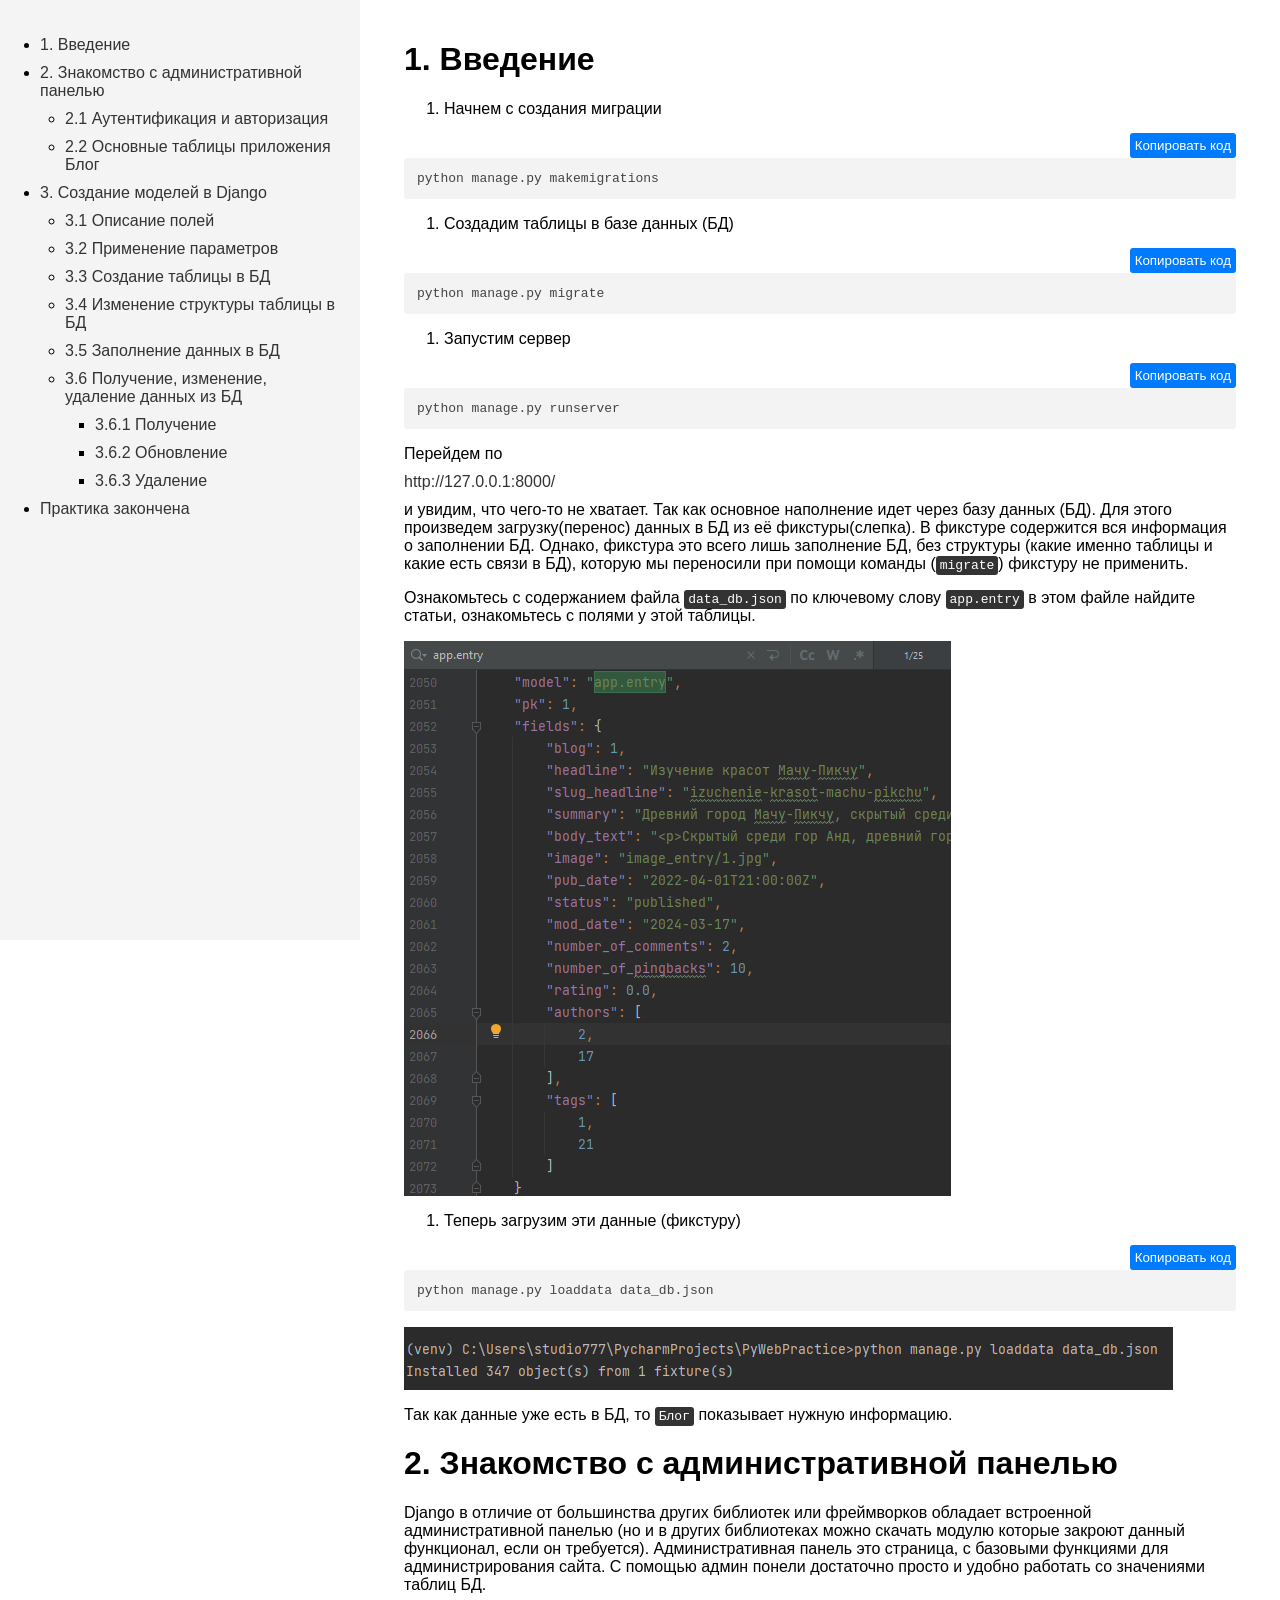
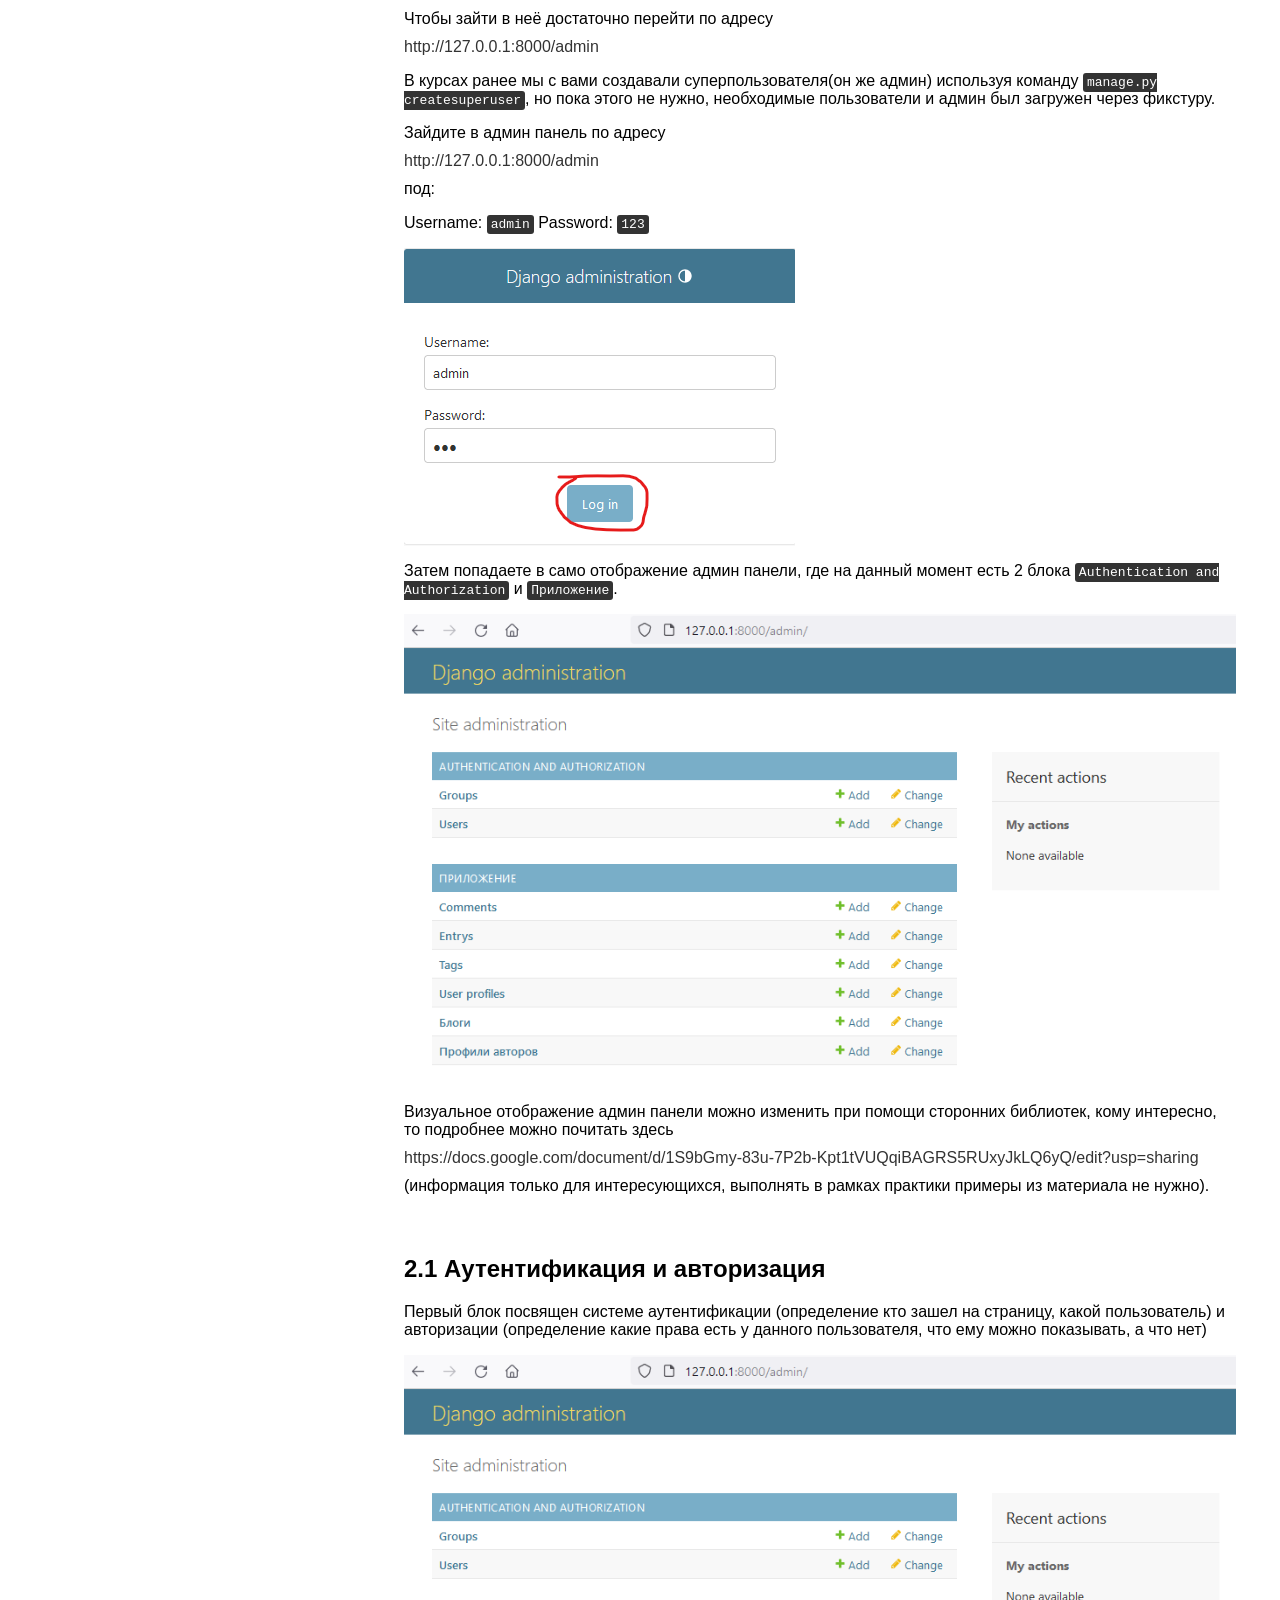
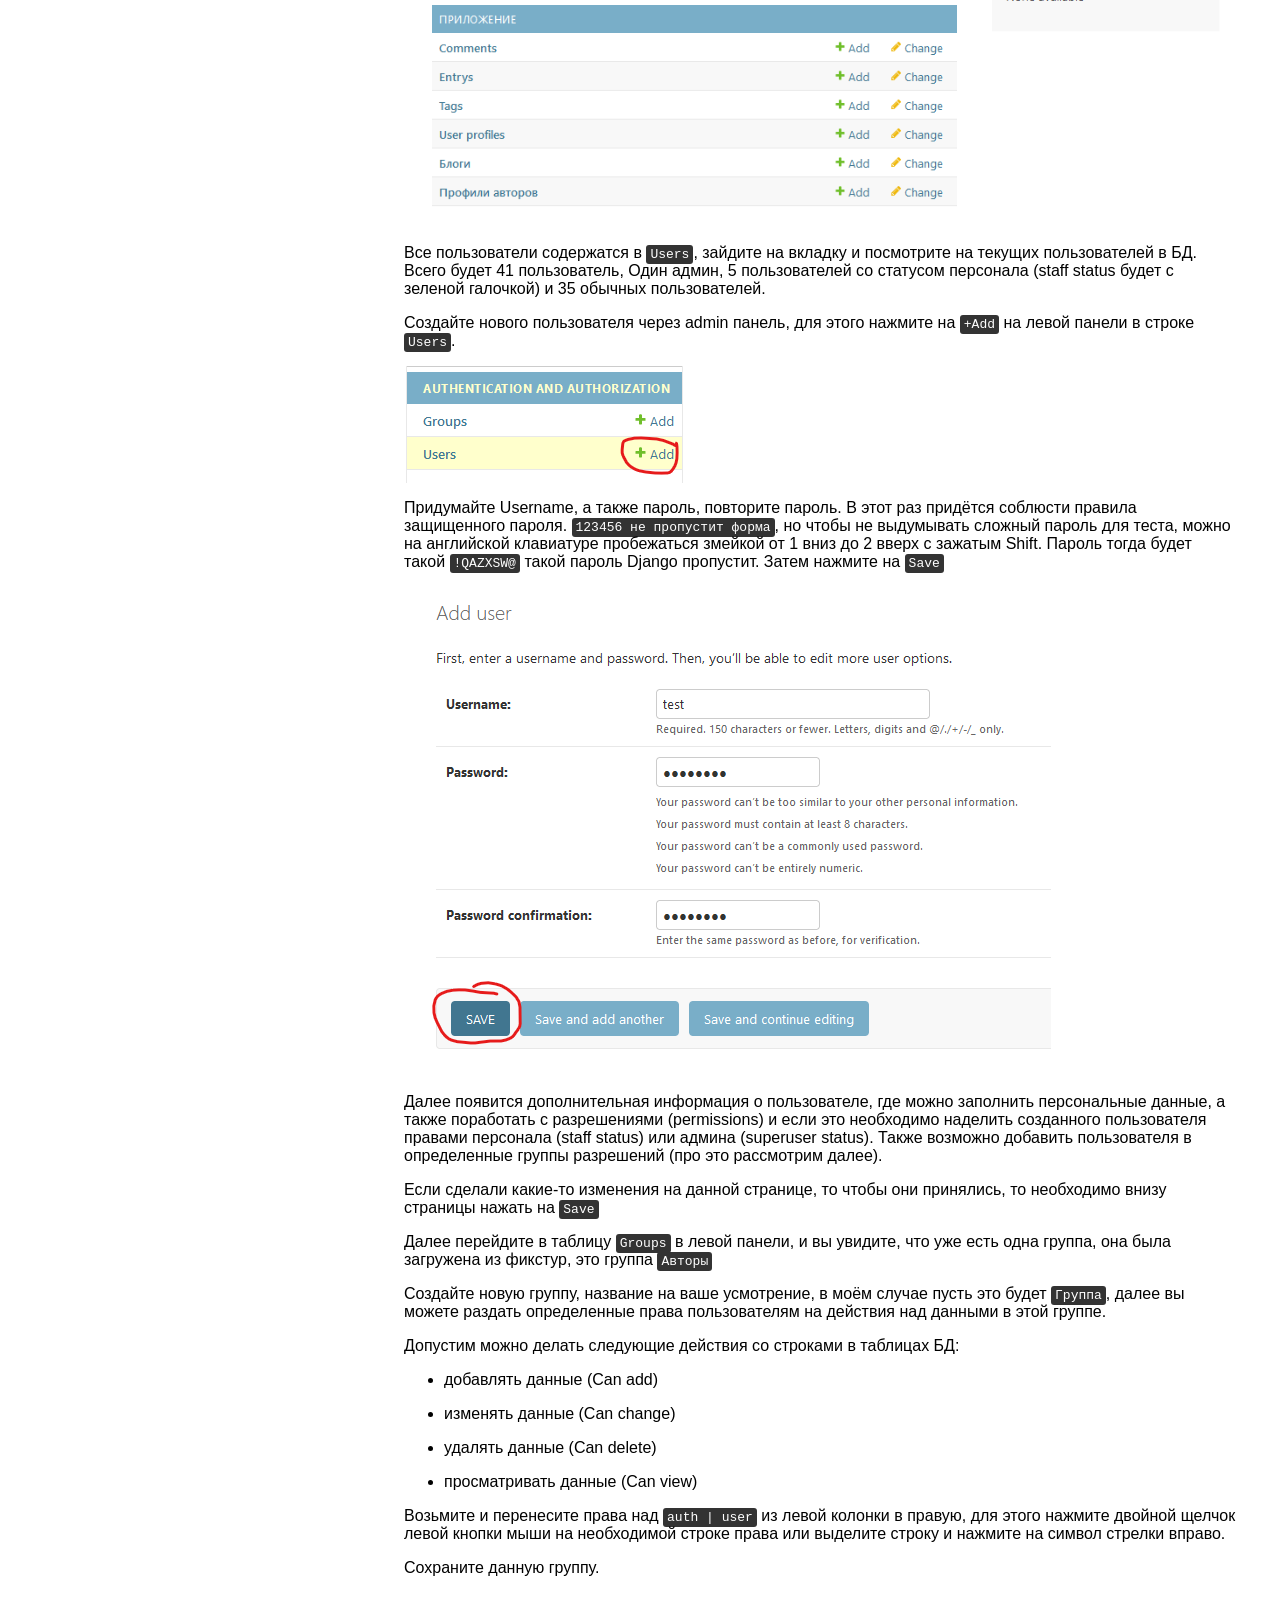
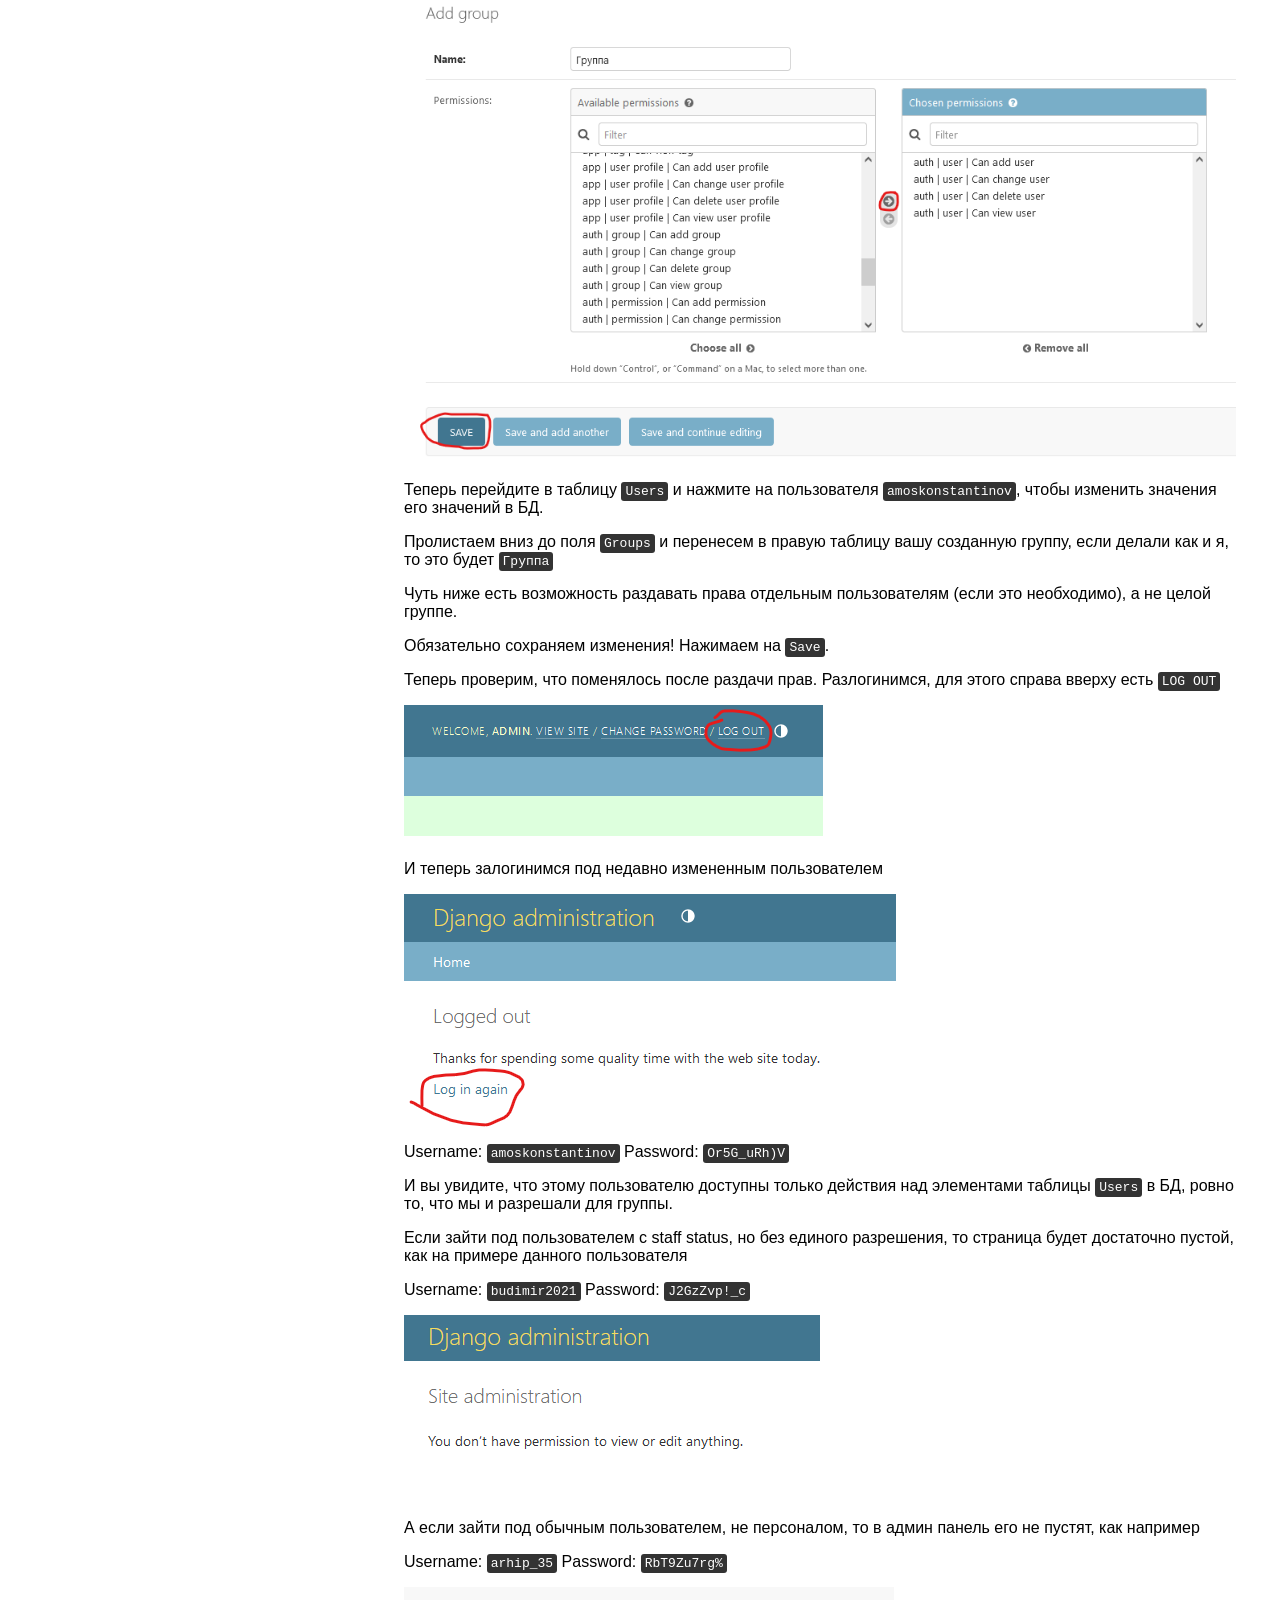
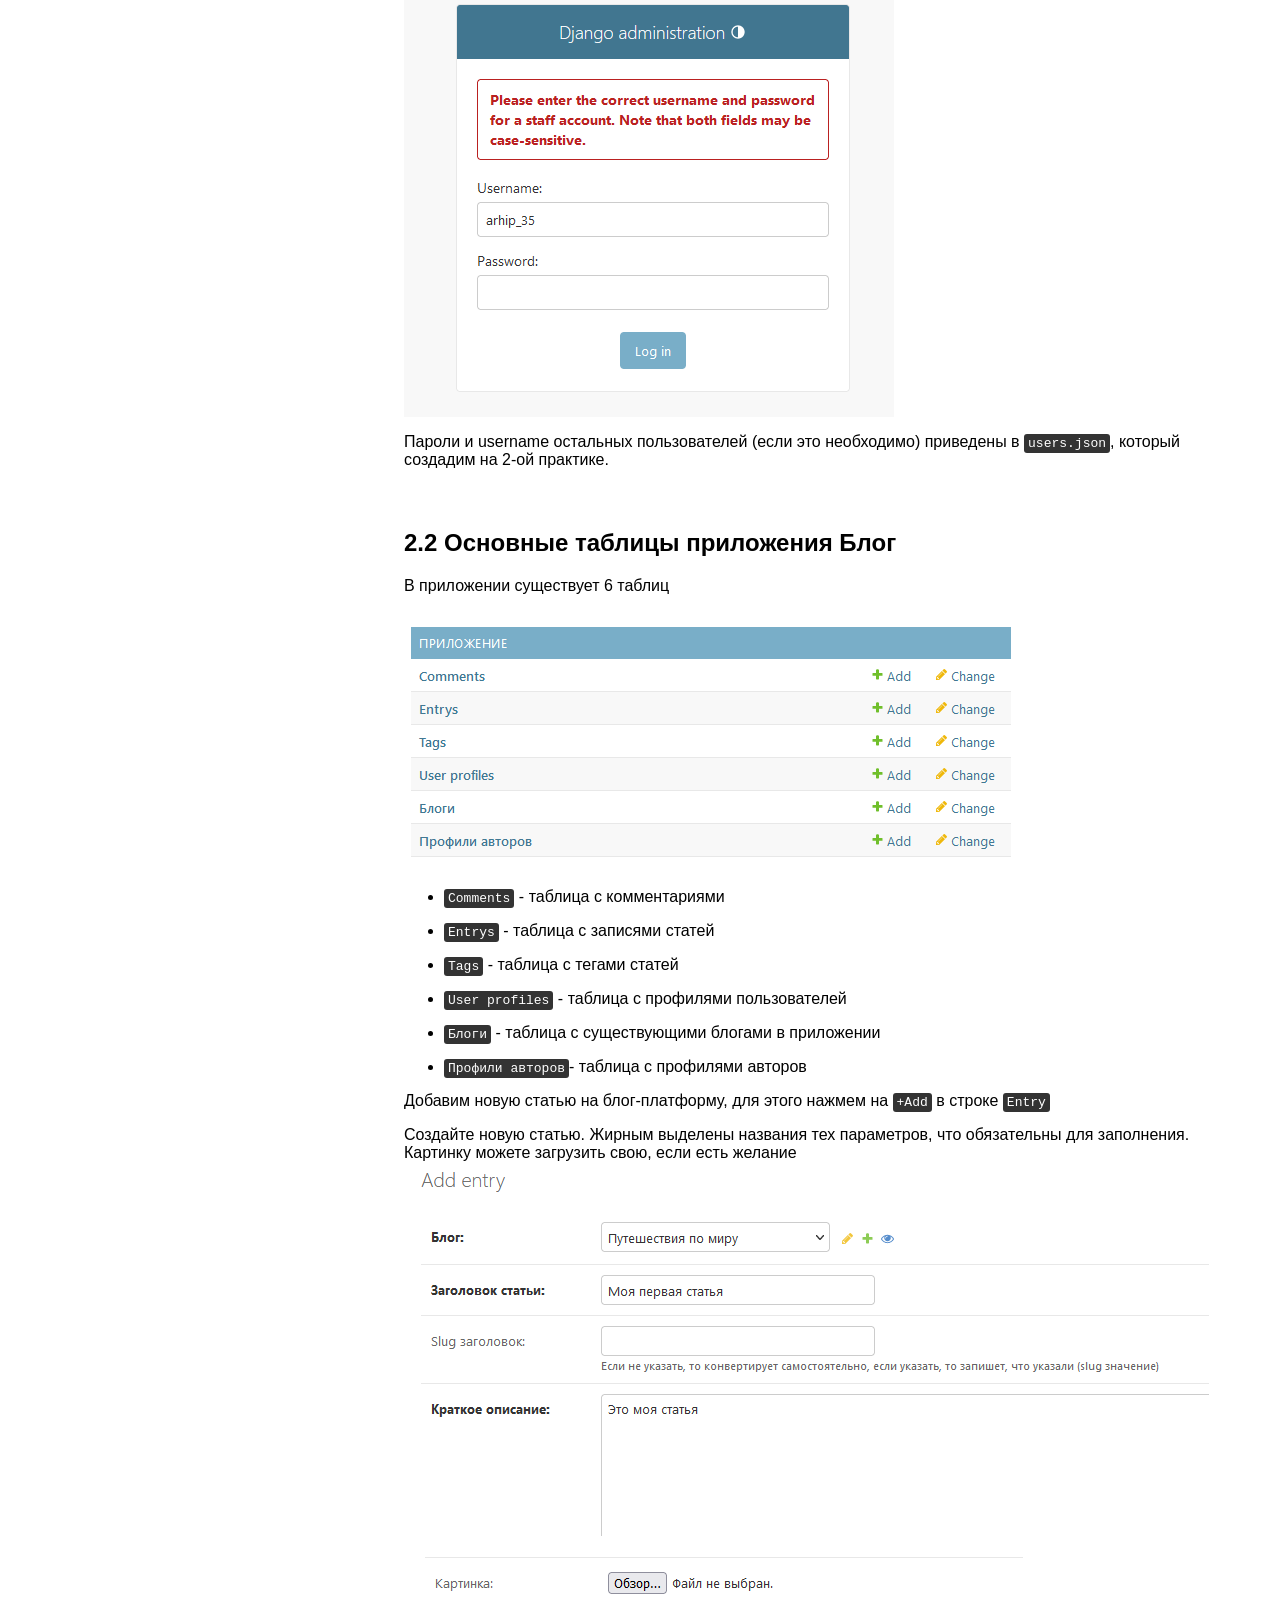
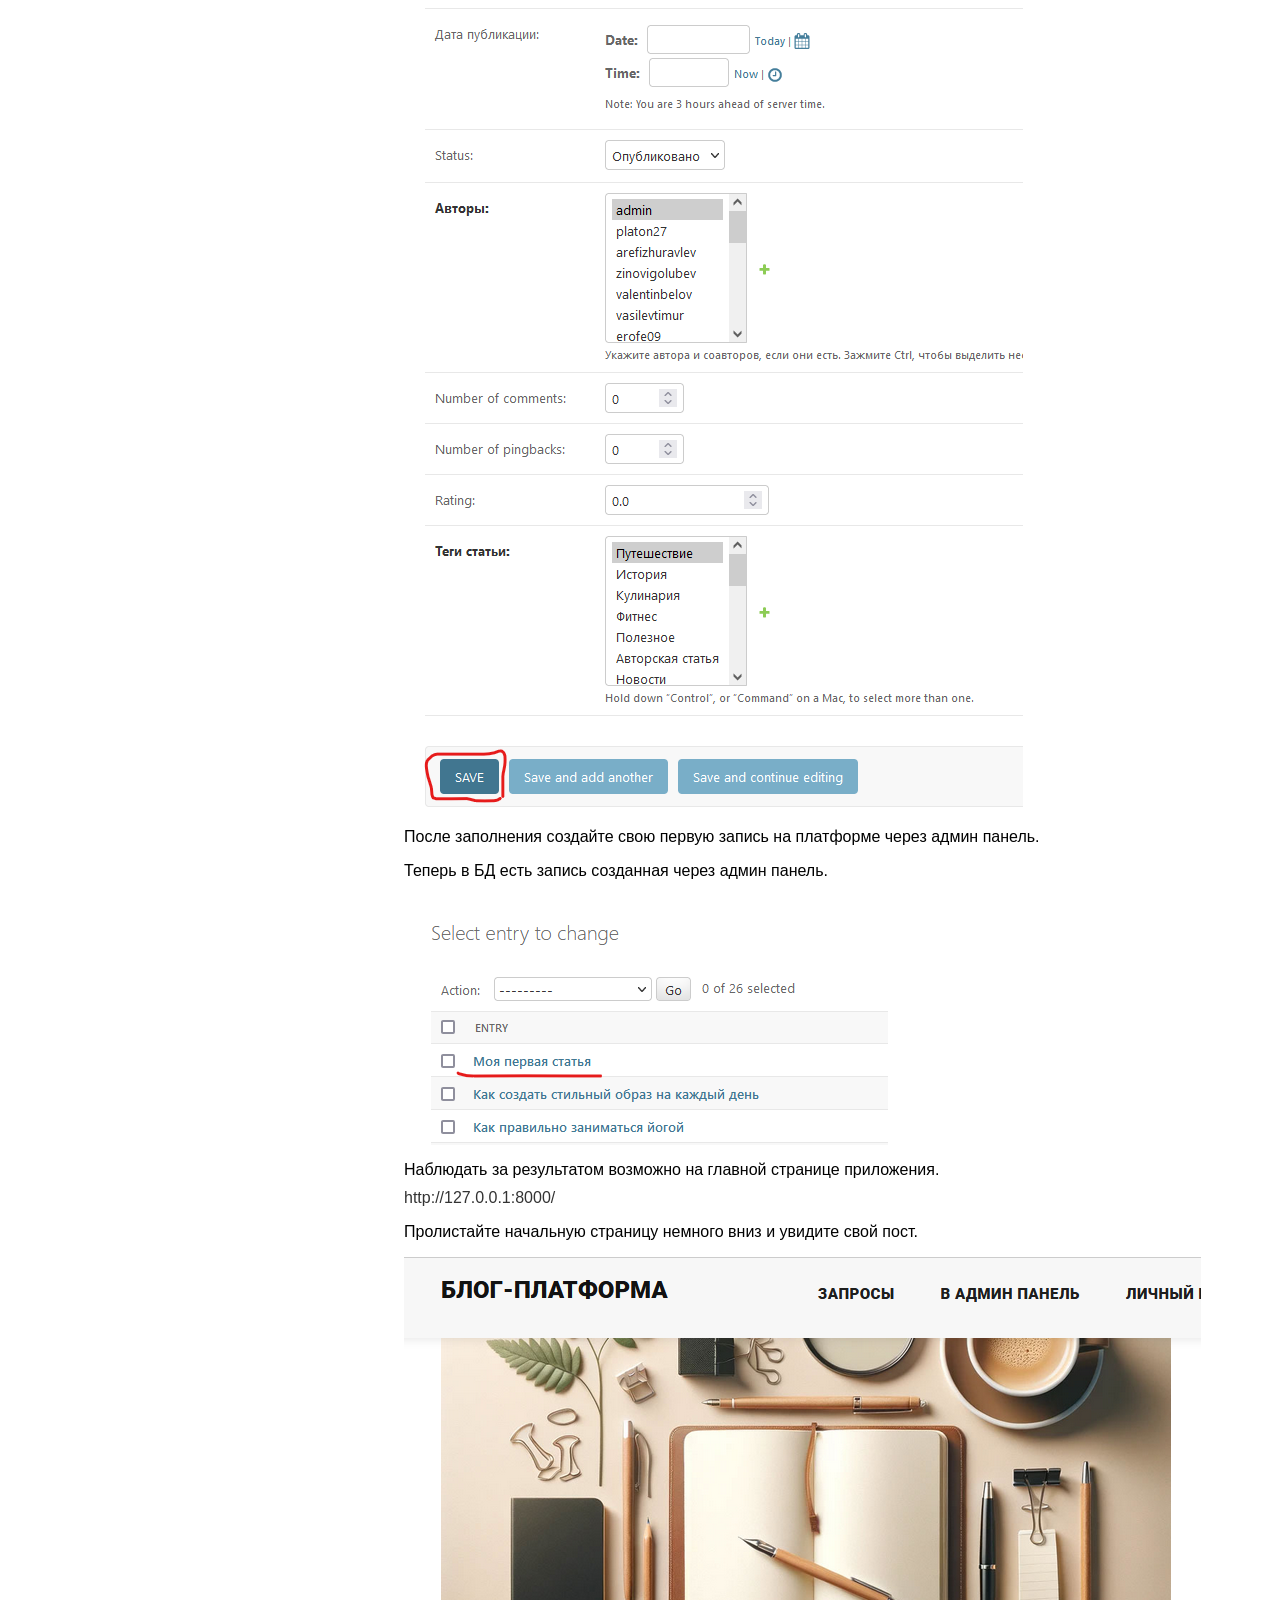
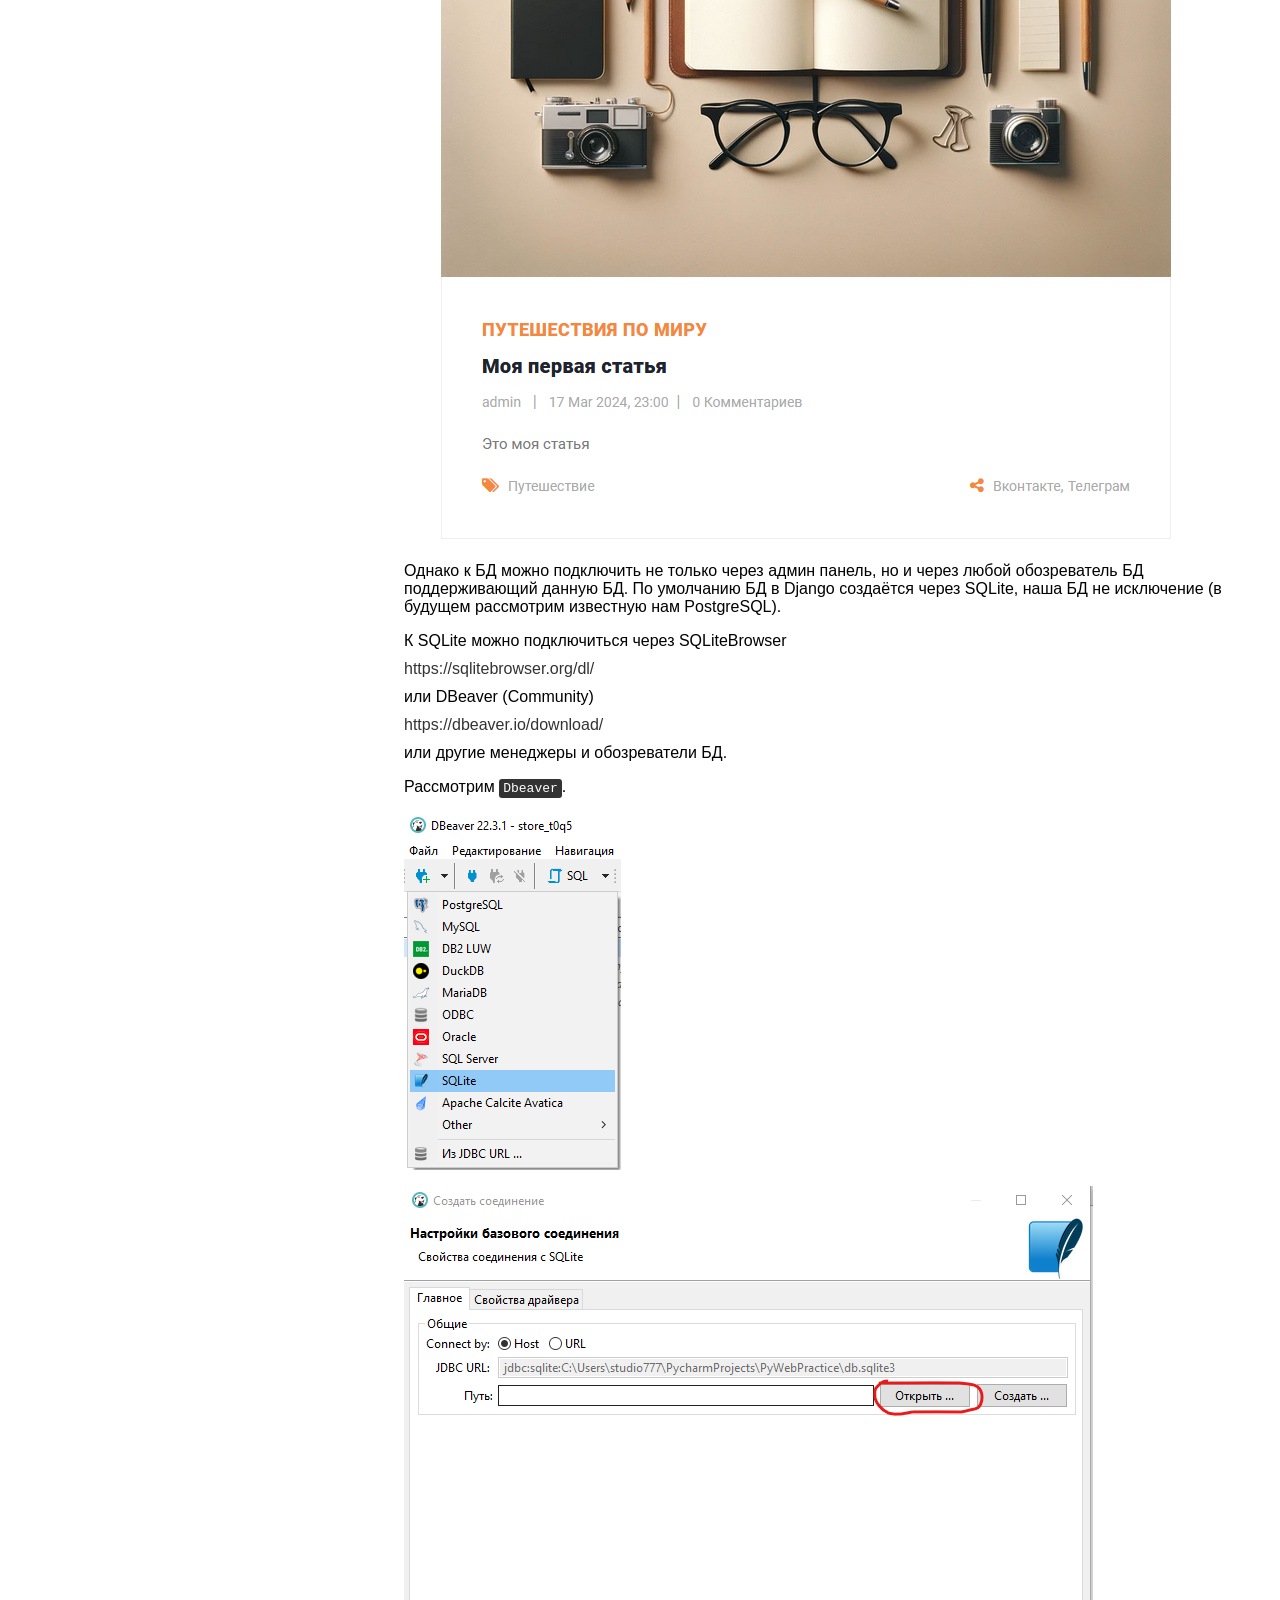
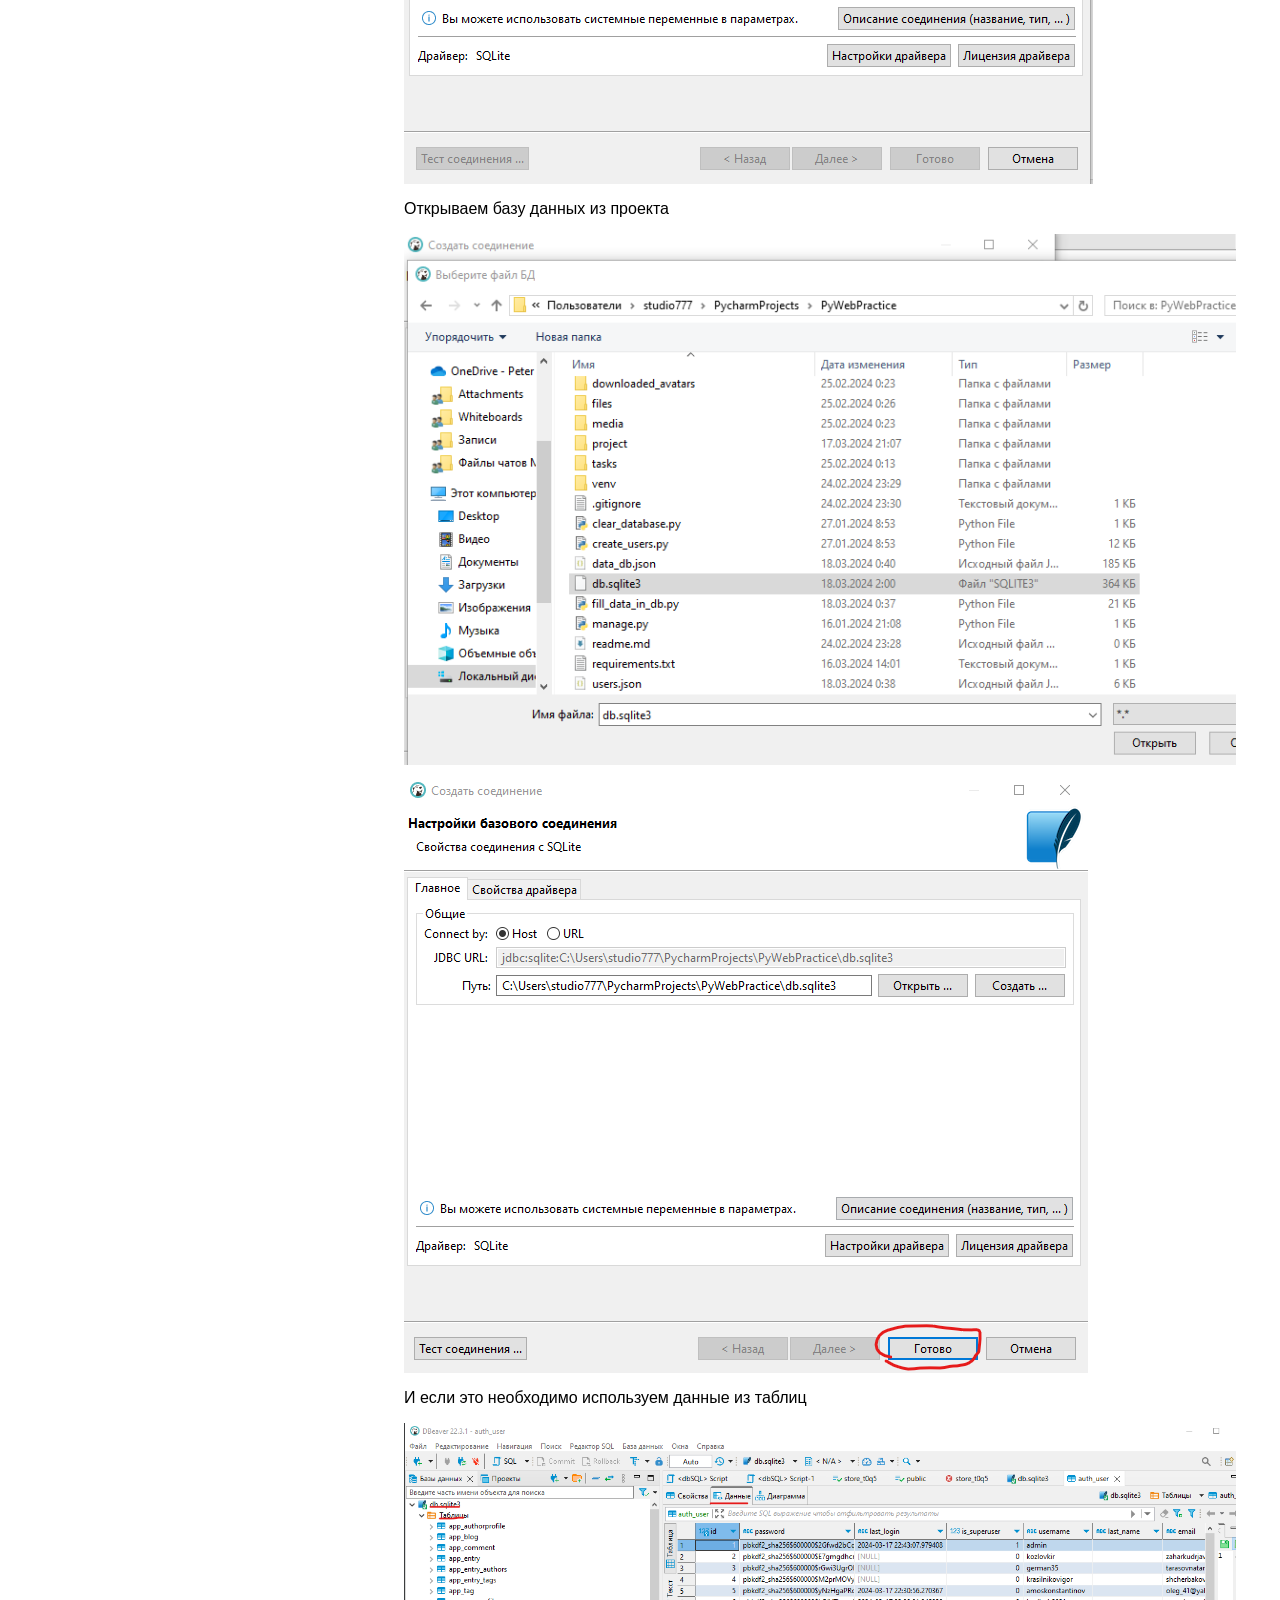
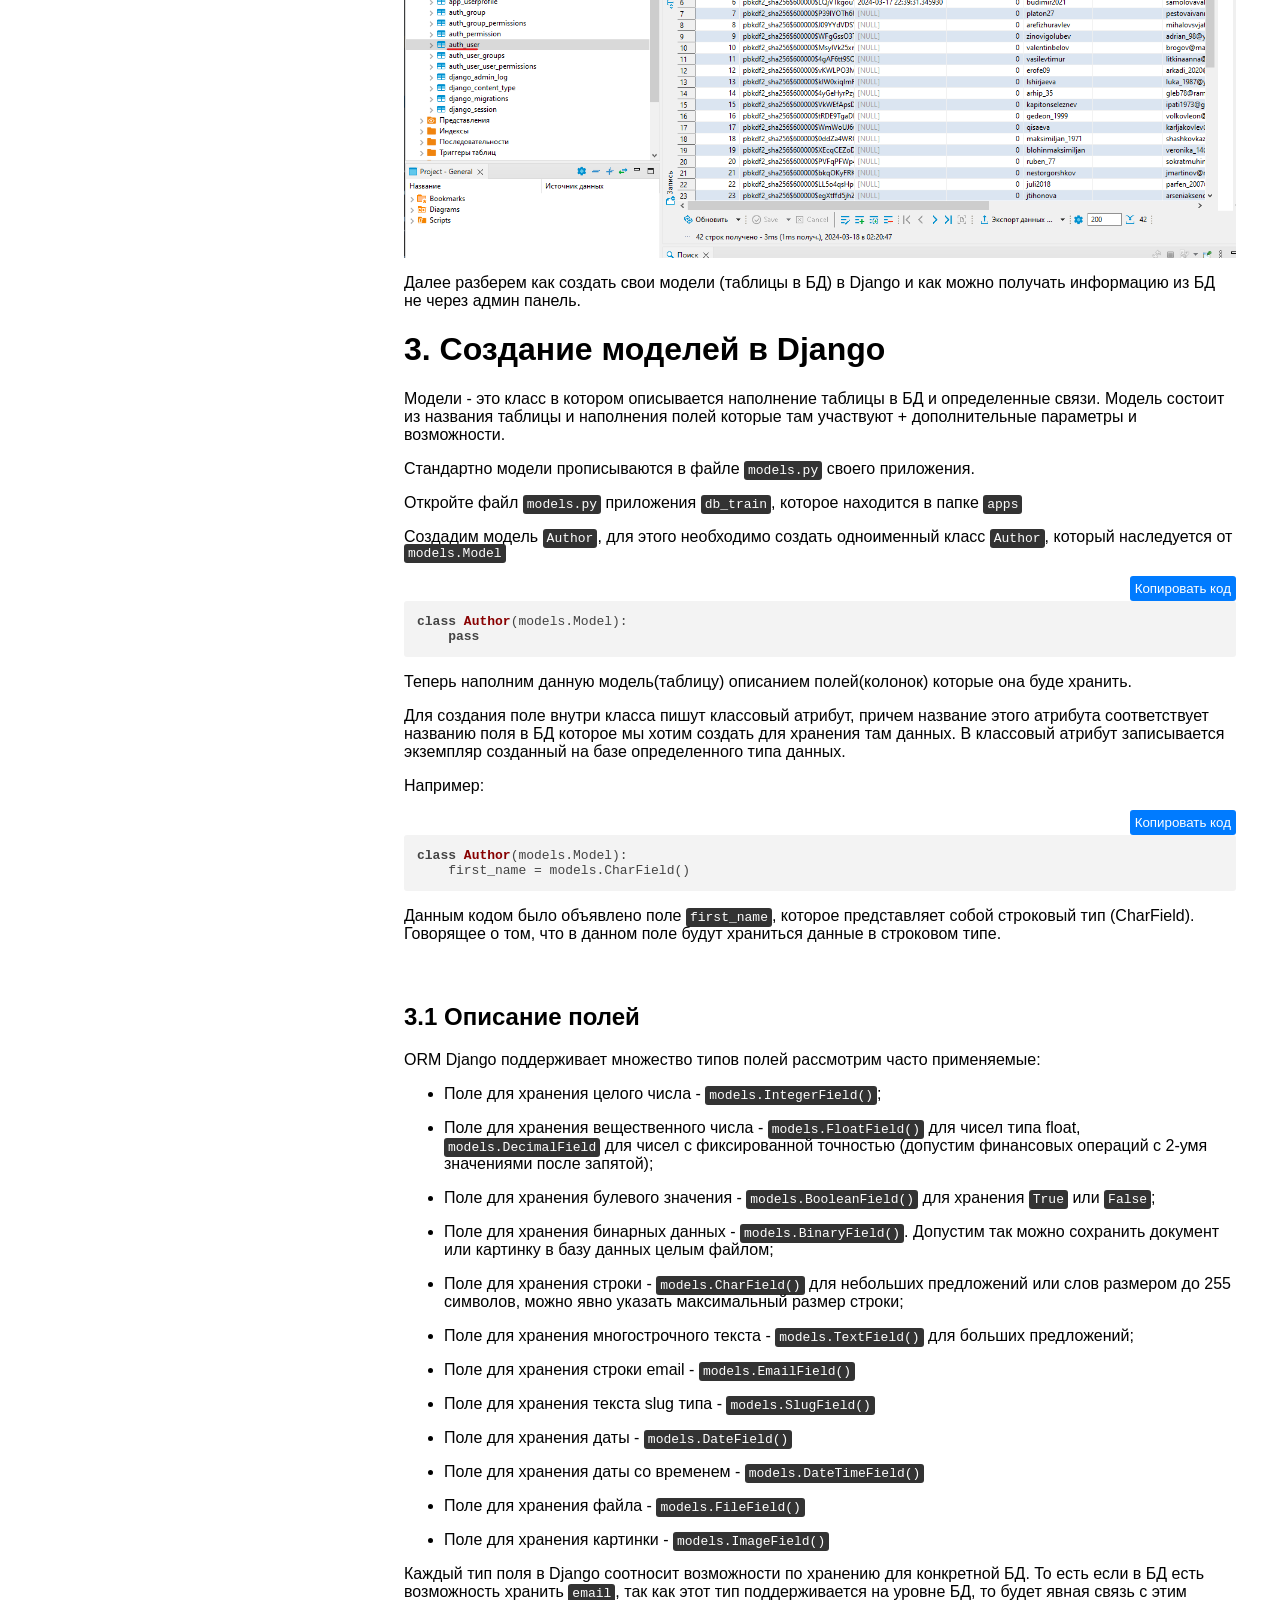
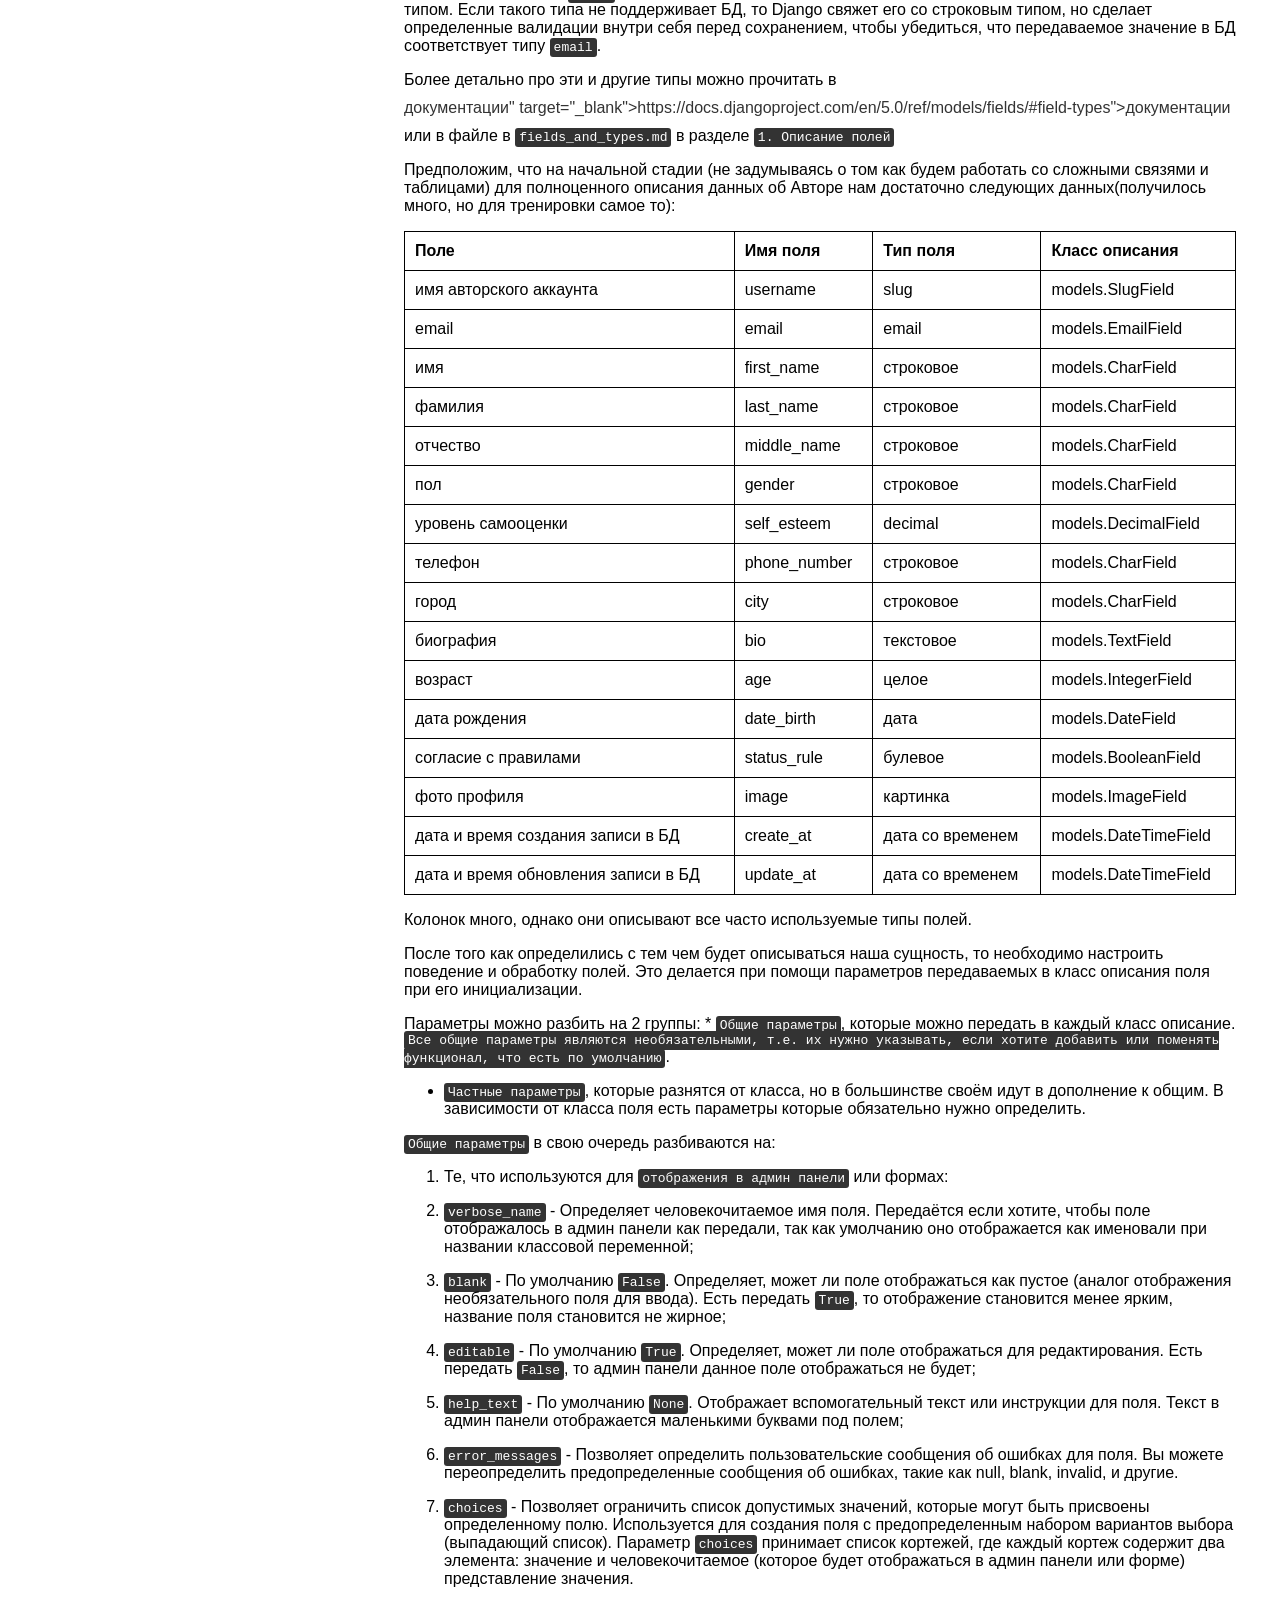
==== commit fd8550ee: "new readme.md in html" ====
--- a/tasks/lab1/readme.html
+++ b/tasks/lab1/readme.html
@@ -43,22 +43,22 @@
 <ol>
 <li>Начнем с создания миграции</li>
 </ol>
-<pre class="highlight"><code class="language-python linenums">python manage.py makemigrations
-</code></pre>
+<div class="code-container"><pre class="highlight"><code class="language-python linenums" id="code-block-1">python manage.py makemigrations
+</code></pre><button class="copy-button" onclick="copyCode('code-block-1')">Копировать код</button></div>
 
 <ol>
 <li>Создадим таблицы в базе данных (БД)</li>
 </ol>
-<pre class="highlight"><code class="language-python linenums">python manage.py migrate
-</code></pre>
+<div class="code-container"><pre class="highlight"><code class="language-python linenums" id="code-block-2">python manage.py migrate
+</code></pre><button class="copy-button" onclick="copyCode('code-block-2')">Копировать код</button></div>
 
 <ol>
 <li>Запустим сервер</li>
 </ol>
-<pre class="highlight"><code class="language-python linenums">python manage.py runserver
-</code></pre>
-
-<p>Перейдем по http://127.0.0.1:8000/ и увидим, что чего-то не хватает. Так как основное наполнение идет через базу данных 
+<div class="code-container"><pre class="highlight"><code class="language-python linenums" id="code-block-3">python manage.py runserver
+</code></pre><button class="copy-button" onclick="copyCode('code-block-3')">Копировать код</button></div>
+
+<p>Перейдем по <a href="http://127.0.0.1:8000/" target="_blank">http://127.0.0.1:8000/</a> и увидим, что чего-то не хватает. Так как основное наполнение идет через базу данных 
 (БД). Для этого произведем загрузку(перенос) данных в БД из её фикстуры(слепка). В фикстуре содержится вся информация о заполнении БД.
 Однако, фикстура это всего лишь заполнение БД, без структуры (какие именно таблицы и какие есть связи в БД), которую 
 мы переносили при помощи команды (<code>migrate</code>) фикстуру не применить.</p>
@@ -68,8 +68,8 @@
 <ol>
 <li>Теперь загрузим эти данные (фикстуру)</li>
 </ol>
-<pre class="highlight"><code class="language-python linenums">python manage.py loaddata data_db.json
-</code></pre>
+<div class="code-container"><pre class="highlight"><code class="language-python linenums" id="code-block-4">python manage.py loaddata data_db.json
+</code></pre><button class="copy-button" onclick="copyCode('code-block-4')">Копировать код</button></div>
 
 <p><img alt="img_1.png" src="pic/img_1.png" /></p>
 <p>Так как данные уже есть в БД, то <code>Блог</code> показывает нужную информацию.</p>
@@ -77,10 +77,10 @@
 <p>Django в отличие от большинства других библиотек или фреймворков обладает встроенной административной панелью (но и в других 
 библиотеках можно скачать модулю которые закроют данный функционал, если он требуется). Административная панель это страница, с
 базовыми функциями для администрирования сайта. С помощью админ понели достаточно просто и удобно работать со значениями таблиц БД. </p>
-<p>Чтобы зайти в неё достаточно перейти по адресу http://127.0.0.1:8000/admin</p>
+<p>Чтобы зайти в неё достаточно перейти по адресу <a href="http://127.0.0.1:8000/admin" target="_blank">http://127.0.0.1:8000/admin</a></p>
 <p>В курсах ранее мы с вами создавали суперпользователя(он же админ) используя команду <code>manage.py createsuperuser</code>, но 
 пока этого не нужно, необходимые пользователи и админ был загружен через фикстуру.</p>
-<p>Зайдите в админ панель по адресу http://127.0.0.1:8000/admin под: </p>
+<p>Зайдите в админ панель по адресу <a href="http://127.0.0.1:8000/admin" target="_blank">http://127.0.0.1:8000/admin</a> под: </p>
 <p>Username: <code>admin</code>
 Password: <code>123</code></p>
 <p><img alt="img_2.png" src="pic/img_2.png" /></p>
@@ -88,7 +88,7 @@
 <code>Authentication and Authorization</code> и <code>Приложение</code>. </p>
 <p><img alt="img_4.png" src="pic/img_4.png" /></p>
 <p>Визуальное отображение админ панели можно изменить при помощи сторонних библиотек, кому интересно, то подробнее 
-можно почитать <a href="https://docs.google.com/document/d/1S9bGmy-83u-7P2b-Kpt1tVUQqiBAGRS5RUxyJkLQ6yQ/edit?usp=sharing">здесь</a> (информация только для интересующихся, 
+можно почитать здесь <a href="https://docs.google.com/document/d/1S9bGmy-83u-7P2b-Kpt1tVUQqiBAGRS5RUxyJkLQ6yQ/edit?usp=sharing" target="_blank">https://docs.google.com/document/d/1S9bGmy-83u-7P2b-Kpt1tVUQqiBAGRS5RUxyJkLQ6yQ/edit?usp=sharing</a> (информация только для интересующихся, 
 выполнять в рамках практики примеры из материала не нужно).</p>
 <h2 id="21">2.1 Аутентификация и авторизация</h2>
 <p>Первый блок посвящен системе аутентификации (определение кто зашел на страницу, какой пользователь) 
@@ -109,11 +109,21 @@
 <p>Если сделали какие-то изменения на данной странице, то чтобы они принялись, то необходимо внизу страницы нажать на <code>Save</code></p>
 <p>Далее перейдите в таблицу <code>Groups</code> в левой панели, и вы увидите, что уже есть одна группа, она была загружена из фикстур, это группа <code>Авторы</code></p>
 <p>Создайте новую группу, название на ваше усмотрение, в моём случае пусть это будет <code>Группа</code>, далее вы можете раздать определенные права пользователям на действия над данными в этой группе.</p>
-<p>Допустим можно делать следующие действия со строками в таблицах БД:
-* добавлять данные (Can add)
-* изменять данные (Can change)
-* удалять данные (Can delete)
-* просматривать данные (Can view)</p>
+<p>Допустим можно делать следующие действия со строками в таблицах БД:</p>
+<ul>
+<li>
+<p>добавлять данные (Can add)</p>
+</li>
+<li>
+<p>изменять данные (Can change)</p>
+</li>
+<li>
+<p>удалять данные (Can delete)</p>
+</li>
+<li>
+<p>просматривать данные (Can view)</p>
+</li>
+</ul>
 <p>Возьмите и перенесите права над <code>auth | user</code> из левой колонки в правую, для этого нажмите двойной щелчок левой кнопки мыши на необходимой
 строке права или выделите строку и нажмите на символ стрелки вправо.</p>
 <p>Сохраните данную группу.</p>
@@ -170,12 +180,12 @@
 <p>После заполнения создайте свою первую запись на платформе через админ панель.</p>
 <p>Теперь в БД есть запись созданная через админ панель.</p>
 <p><img alt="img_15.png" src="pic/img_15.png" /></p>
-<p>Наблюдать за результатом возможно на главной странице приложения. http://127.0.0.1:8000/</p>
+<p>Наблюдать за результатом возможно на главной странице приложения. <a href="http://127.0.0.1:8000/" target="_blank">http://127.0.0.1:8000/</a></p>
 <p>Пролистайте начальную страницу немного вниз и увидите свой пост.</p>
 <p><img alt="img_16.png" src="pic/img_16.png" /></p>
 <p>Однако к БД можно подключить не только через админ панель, но и через любой обозреватель БД поддерживающий данную БД.
 По умолчанию БД в Django создаётся через SQLite, наша БД не исключение (в будущем рассмотрим извeстную нам PostgreSQL).</p>
-<p>К SQLite можно подключиться через <a href="https://sqlitebrowser.org/dl/">SQLiteBrowser</a> или <a href="https://dbeaver.io/download/">DBeaver (Community)</a> 
+<p>К SQLite можно подключиться через SQLiteBrowser <a href="https://sqlitebrowser.org/dl/" target="_blank">https://sqlitebrowser.org/dl/</a> или DBeaver (Community) <a href="https://dbeaver.io/download/" target="_blank">https://dbeaver.io/download/</a>
 или другие менеджеры и обозреватели БД.</p>
 <p>Рассмотрим <code>Dbeaver</code>.</p>
 <p><img alt="img_17.png" src="pic/img_17.png" /></p>
@@ -192,40 +202,66 @@
 <p>Стандартно модели прописываются в файле <code>models.py</code> своего приложения. </p>
 <p>Откройте файл <code>models.py</code> приложения <code>db_train</code>, которое находится в папке <code>apps</code></p>
 <p>Создадим модель <code>Author</code>, для этого необходимо создать одноименный класс <code>Author</code>, который наследуется от <code>models.Model</code></p>
-<pre class="highlight"><code class="language-python linenums">class Author(models.Model):
+<div class="code-container"><pre class="highlight"><code class="language-python linenums" id="code-block-5">class Author(models.Model):
     pass
-</code></pre>
+</code></pre><button class="copy-button" onclick="copyCode('code-block-5')">Копировать код</button></div>
 
 <p>Теперь наполним данную модель(таблицу) описанием полей(колонок) которые она буде хранить.</p>
 <p>Для создания поле внутри класса пишут классовый атрибут, причем название этого атрибута соответствует названию поля в 
 БД которое мы хотим создать для хранения там данных. В классовый атрибут записывается экземпляр созданный на базе определенного типа данных.</p>
 <p>Например:</p>
-<pre class="highlight"><code class="language-python linenums">class Author(models.Model):
+<div class="code-container"><pre class="highlight"><code class="language-python linenums" id="code-block-6">class Author(models.Model):
     first_name = models.CharField()
-</code></pre>
+</code></pre><button class="copy-button" onclick="copyCode('code-block-6')">Копировать код</button></div>
 
 <p>Данным кодом было объявлено поле <code>first_name</code>, которое представляет собой строковый тип (CharField). Говорящее о том, что в данном поле
 будут храниться данные в строковом типе.</p>
 <h2 id="31">3.1 Описание полей</h2>
-<p>ORM Django поддерживает множество типов полей рассмотрим часто применяемые:
-* Поле для хранения целого числа - <code>models.IntegerField()</code>;
-* Поле для хранения вещественного числа - <code>models.FloatField()</code> для чисел типа float, <code>models.DecimalField</code> для чисел с фиксированной точностью 
-(допустим финансовых операций с 2-умя значениями после запятой);
-* Поле для хранения булевого значения - <code>models.BooleanField()</code> для хранения <code>True</code> или <code>False</code>;
-* Поле для хранения бинарных данных - <code>models.BinaryField()</code>. Допустим так можно сохранить документ или картинку в базу данных целым файлом;
-* Поле для хранения строки - <code>models.CharField()</code> для небольших предложений или слов размером до 255 символов, можно явно указать максимальный размер строки;
-* Поле для хранения многострочного текста - <code>models.TextField()</code> для больших предложений;
-* Поле для хранения строки email - <code>models.EmailField()</code>
-* Поле для хранения текста slug типа - <code>models.SlugField()</code>
-* Поле для хранения даты - <code>models.DateField()</code>
-* Поле для хранения даты со временем - <code>models.DateTimeField()</code>
-* Поле для хранения файла - <code>models.FileField()</code>
-* Поле для хранения картинки - <code>models.ImageField()</code></p>
+<p>ORM Django поддерживает множество типов полей рассмотрим часто применяемые:</p>
+<ul>
+<li>
+<p>Поле для хранения целого числа - <code>models.IntegerField()</code>;</p>
+</li>
+<li>
+<p>Поле для хранения вещественного числа - <code>models.FloatField()</code> для чисел типа float, <code>models.DecimalField</code> для чисел с фиксированной точностью 
+(допустим финансовых операций с 2-умя значениями после запятой);</p>
+</li>
+<li>
+<p>Поле для хранения булевого значения - <code>models.BooleanField()</code> для хранения <code>True</code> или <code>False</code>;</p>
+</li>
+<li>
+<p>Поле для хранения бинарных данных - <code>models.BinaryField()</code>. Допустим так можно сохранить документ или картинку в базу данных целым файлом;</p>
+</li>
+<li>
+<p>Поле для хранения строки - <code>models.CharField()</code> для небольших предложений или слов размером до 255 символов, можно явно указать максимальный размер строки;</p>
+</li>
+<li>
+<p>Поле для хранения многострочного текста - <code>models.TextField()</code> для больших предложений;</p>
+</li>
+<li>
+<p>Поле для хранения строки email - <code>models.EmailField()</code></p>
+</li>
+<li>
+<p>Поле для хранения текста slug типа - <code>models.SlugField()</code></p>
+</li>
+<li>
+<p>Поле для хранения даты - <code>models.DateField()</code></p>
+</li>
+<li>
+<p>Поле для хранения даты со временем - <code>models.DateTimeField()</code></p>
+</li>
+<li>
+<p>Поле для хранения файла - <code>models.FileField()</code></p>
+</li>
+<li>
+<p>Поле для хранения картинки - <code>models.ImageField()</code></p>
+</li>
+</ul>
 <p>Каждый тип поля в Django соотносит возможности по хранению для конкретной БД. То есть если в БД есть возможность хранить <code>email</code>, 
 так как этот тип поддерживается на уровне БД, то будет явная связь с этим типом. 
 Если такого типа не поддерживает БД, то Django свяжет его со строковым типом, но сделает определенные
 валидации внутри себя перед сохранением, чтобы убедиться, что передаваемое значение в БД соответствует типу <code>email</code>.</p>
-<p>Более детально про эти и другие типы можно прочитать в <a href="https://docs.djangoproject.com/en/5.0/ref/models/fields/#field-types">документации</a> 
+<p>Более детально про эти и другие типы можно прочитать в <a href="<a href="https://docs.djangoproject.com/en/5.0/ref/models/fields/#field-types">документации" target="_blank">https://docs.djangoproject.com/en/5.0/ref/models/fields/#field-types">документации</a></a> 
 или в файле в <code>fields_and_types.md</code> в разделе <code>1. Описание полей</code></p>
 <p>Предположим, что на начальной стадии (не задумываясь о том как будем работать со сложными связями и таблицами) для полноценного описания данных об Авторе
 нам достаточно следующих данных(получилось много, но для тренировки самое то):</p>
@@ -347,9 +383,11 @@
 <li><code>Частные параметры</code>, которые разнятся от класса, но в большинстве своём идут в дополнение к общим. 
 В зависимости от класса поля есть параметры которые обязательно нужно определить.</li>
 </ul>
-<p><code>Общие параметры</code> в свою очередь разбиваются на:
-1. Те, что используются для <code>отображения в админ панели</code> или формах:</p>
-<ul>
+<p><code>Общие параметры</code> в свою очередь разбиваются на:</p>
+<ol>
+<li>
+<p>Те, что используются для <code>отображения в админ панели</code> или формах:</p>
+</li>
 <li>
 <p><code>verbose_name</code> - Определяет человекочитаемое имя поля. Передаётся если хотите, чтобы поле отображалось в админ панели
 как передали, так как умолчанию оно отображается как именовали при названии классовой переменной;</p>
@@ -413,7 +451,7 @@
 Если параметр не указан, Django будет использовать значение по умолчанию (смесь названия приложения и названия модели) 
 для базы данных.</p>
 </li>
-</ul>
+</ol>
 <p><code>Частные параметры</code> в свою очередь зависят от поля, рассмотрим примеры:</p>
 <ul>
 <li>
@@ -427,9 +465,11 @@
 </li>
 <li>
 <p>поле <code>models.DecimalField</code> обладает <code>обязательными</code> параметрами:</p>
-</li>
+<ul>
 <li><code>max_digits</code> - Максимально допустимое количество цифр в числе; </li>
 <li><code>decimal_places</code> - Количество десятичных разрядов для хранения с числом. </li>
+</ul>
+</li>
 </ul>
 <p>Пример для максимально поддерживаемого числа 999.99 (значение 1000.0 и выше уже не будет поддерживаться)
 <code>models.DecimalField(max_digits=5, decimal_places=2)</code></p>
@@ -437,60 +477,58 @@
 <li>
 <p>поля <code>models.DateField</code>, <code>models.DateTimeField</code> обладают <code>необязательными</code> параметрами <code>auto_now</code> и <code>auto_now_add</code>. 
 Одновременно можно задать только один из этих параметров. </p>
-</li>
-<li>
-<p><code>auto_now</code> - По умолчанию <code>False</code>. Если <code>True</code>, то автоматически устанавливает текущее временное значение каждый раз, когда объект <code>сохраняется</code>. 
-Полезно для отметок времени последнего изменения строки в БД.</p>
-</li>
-<li>
-<p><code>auto_now_add</code> - По умолчанию <code>False</code>. Если <code>True</code>, то автоматически устанавливает поле на текущее временное значение, когда объект <code>создается впервые</code>. 
-Полезно для отметок времени создания строки в БД.</p>
+<ul>
+<li><code>auto_now</code> - По умолчанию <code>False</code>. Если <code>True</code>, то автоматически устанавливает текущее временное значение каждый раз, когда объект <code>сохраняется</code>. 
+Полезно для отметок времени последнего изменения строки в БД.</li>
+<li><code>auto_now_add</code> - По умолчанию <code>False</code>. Если <code>True</code>, то автоматически устанавливает поле на текущее временное значение, когда объект <code>создается впервые</code>. 
+Полезно для отметок времени создания строки в БД.</li>
+</ul>
 </li>
 <li>
 <p>поля <code>models.FileField</code>, <code>models.ImageField</code> обладают <code>необязательным</code> параметром <code>upload_to</code>. Этот атрибут обеспечивает способ указания каталога загрузки и имени файла 
 и может быть установлен двумя способами (строкой и функцией, которая выполнится при сохранении)</p>
 </li>
 </ul>
-<p>Подробнее про передаваемые параметры можно прочитать в <a href="https://docs.djangoproject.com/en/5.0/ref/models/fields/#field-options">документации</a> 
+<p>Подробнее про передаваемые параметры можно прочитать в <a href="<a href="https://docs.djangoproject.com/en/5.0/ref/models/fields/#field-options">документации" target="_blank">https://docs.djangoproject.com/en/5.0/ref/models/fields/#field-options">документации</a></a> 
 или файле <code>fields_and_types.md</code> в разделе <code>2. Общие параметры поля</code> и описание частных параметров в <code>1. Описание полей</code>.</p>
 <h2 id="32">3.2 Применение параметров</h2>
 <p>Далее определим какие ограничения мы хотим использовать на наши поля:</p>
 <p>Имя, Фамилия, Отчество, Город ограничим длиной в 100 символов;</p>
-<pre class="highlight"><code class="language-python linenums">models.CharField(max_length=100)
-</code></pre>
+<div class="code-container"><pre class="highlight"><code class="language-python linenums" id="code-block-7">models.CharField(max_length=100)
+</code></pre><button class="copy-button" onclick="copyCode('code-block-7')">Копировать код</button></div>
 
 <p>Пол ограничим стандартными фразами <code>мужской</code>, <code>женский</code>, для этого воспользуемся параметром <code>choices</code> (при выборе 
 в админ панели <code>мужской</code> в БД запишется <code>м</code>, при выборе <code>женский</code> в БД запишется <code>ж</code>), с ограничением длины в 1 символ.</p>
-<pre class="highlight"><code class="language-python linenums">gender = models.CharField(max_length=1, choices=[('м', 'мужской'), ('ж', 'женский')])
-</code></pre>
+<div class="code-container"><pre class="highlight"><code class="language-python linenums" id="code-block-8">gender = models.CharField(max_length=1, choices=[('м', 'мужской'), ('ж', 'женский')])
+</code></pre><button class="copy-button" onclick="copyCode('code-block-8')">Копировать код</button></div>
 
 <p>Телефон ограничим длиной в 12 символ, по стандарту +79991234567</p>
-<pre class="highlight"><code class="language-python linenums">phone_number = models.CharField(max_length=12)
-</code></pre>
+<div class="code-container"><pre class="highlight"><code class="language-python linenums" id="code-block-9">phone_number = models.CharField(max_length=12)
+</code></pre><button class="copy-button" onclick="copyCode('code-block-9')">Копировать код</button></div>
 
 <p>Уровень самооценки ограничим одним знаком до разделителя от 0 до 5 и одним знаком после разделителя.</p>
-<pre class="highlight"><code class="language-python linenums">self_esteem = models.DecimalField(max_digits=2, decimal_places=1)
-</code></pre>
+<div class="code-container"><pre class="highlight"><code class="language-python linenums" id="code-block-10">self_esteem = models.DecimalField(max_digits=2, decimal_places=1)
+</code></pre><button class="copy-button" onclick="copyCode('code-block-10')">Копировать код</button></div>
 
 <p>Так как у нас есть дата рождения и возраст и возраст вытекает из даты рождения, то скроем возможность задания возраста 
 и будем его вычислять перед сохранением в БД (это реализуем чуть позже), сейчас только скроем поле и 
 сделаем возможность устанавливать его как NULL в БД.  </p>
-<pre class="highlight"><code class="language-python linenums">age = models.IntegerField(null=True, editable=False)
+<div class="code-container"><pre class="highlight"><code class="language-python linenums" id="code-block-11">age = models.IntegerField(null=True, editable=False)
 date_birth = models.DateField()
-</code></pre>
+</code></pre><button class="copy-button" onclick="copyCode('code-block-11')">Копировать код</button></div>
 
 <p>Фото профиля хотим, чтобы загружалось в папку <code>foto_profile</code> на нашем сервере для это прописываем это в <code>upload_to</code></p>
-<pre class="highlight"><code class="language-python linenums">image = models.ImageField(upload_to='foto_profile')
-</code></pre>
+<div class="code-container"><pre class="highlight"><code class="language-python linenums" id="code-block-12">image = models.ImageField(upload_to='foto_profile')
+</code></pre><button class="copy-button" onclick="copyCode('code-block-12')">Копировать код</button></div>
 
 <p>Для работой с датой и временем создания и обновления записи в БД используем <code>auto_now=True</code> и <code>auto_now_add=True</code>. В админ панели не будет отображаться, 
 будет заполняться автоматически при сохранении в БД. </p>
-<pre class="highlight"><code class="language-python linenums">create_at = models.DateTimeField(auto_now_add=True)
+<div class="code-container"><pre class="highlight"><code class="language-python linenums" id="code-block-13">create_at = models.DateTimeField(auto_now_add=True)
 update_at = models.DateTimeField(auto_now=True)
-</code></pre>
+</code></pre><button class="copy-button" onclick="copyCode('code-block-13')">Копировать код</button></div>
 
 <p>В итоге теперь наша модель будет выглядеть так:</p>
-<pre class="highlight"><code class="language-python linenums">class Author(models.Model):
+<div class="code-container"><pre class="highlight"><code class="language-python linenums" id="code-block-14">class Author(models.Model):
     username = models.SlugField()
     email = models.EmailField()
     first_name = models.CharField(max_length=100)
@@ -507,20 +545,20 @@
     image = models.ImageField(upload_to='foto_profile')
     create_at = models.DateTimeField(auto_now_add=True)
     update_at = models.DateTimeField(auto_now=True)
-</code></pre>
+</code></pre><button class="copy-button" onclick="copyCode('code-block-14')">Копировать код</button></div>
 
 <h2 id="33">3.3 Создание таблицы в БД</h2>
 <p>После того как определись с наполнением таблицы, то самое время её создать в БД. Для этого выполняем команду</p>
-<pre class="highlight"><code class="language-python linenums">python manage.py makemigrations
-</code></pre>
+<div class="code-container"><pre class="highlight"><code class="language-python linenums" id="code-block-15">python manage.py makemigrations
+</code></pre><button class="copy-button" onclick="copyCode('code-block-15')">Копировать код</button></div>
 
 <p>Чтобы создать питоновскую связь с таблицей в БД.</p>
 <p>Вы можете увидеть следующее, говорящее о том, что связь создана. Посмотреть как выглядит эта связь можно в соответствующей папке</p>
 <p><code>apps/db_tain/migrations/0001_initial.py</code></p>
 <p><img alt="img_22.png" src="pic/img_22.png" /></p>
 <p>Затем переносим схему таблицы в БД, для этого прописываем</p>
-<pre class="highlight"><code class="language-python linenums">python manage.py migrate
-</code></pre>
+<div class="code-container"><pre class="highlight"><code class="language-python linenums" id="code-block-16">python manage.py migrate
+</code></pre><button class="copy-button" onclick="copyCode('code-block-16')">Копировать код</button></div>
 
 <p><img alt="img_23.png" src="pic/img_23.png" /></p>
 <p>Теперь самое время зайти в админ панель и посмотреть на наше творение!</p>
@@ -530,11 +568,11 @@
 для отображения и настройки админ панели для данного приложения.</p>
 <p>Зайдите в приложение <code>db_train</code>, затем в файл <code>admin.py</code></p>
 <p>И пропишите следующее(подгружаем таблицу из моделей и регистрируем её для отображения в админ панели):</p>
-<pre class="highlight"><code class="language-python linenums">from django.contrib import admin
+<div class="code-container"><pre class="highlight"><code class="language-python linenums" id="code-block-17">from django.contrib import admin
 from .models import Author
 
 admin.site.register(Author)
-</code></pre>
+</code></pre><button class="copy-button" onclick="copyCode('code-block-17')">Копировать код</button></div>
 
 <p>Теперь таблица на месте</p>
 <p><img alt="img_25.png" src="pic/img_25.png" /></p>
@@ -548,12 +586,12 @@
 <p><img alt="img_28.png" src="pic/img_28.png" /></p>
 <p>Чтобы сделать эту строку удобочитаемой, необходимо переопределить метод <code>__str__</code> в котором вернуть как будет отображаться данная строка.</p>
 <p>Переопределите метод в вашем классе <code>Author</code></p>
-<pre class="highlight"><code class="language-python linenums">def __str__(self):
+<div class="code-container"><pre class="highlight"><code class="language-python linenums" id="code-block-18">def __str__(self):
     initials = None  # Инициалы
     if self.first_name and self.middle_name:
         initials = f&quot;{self.first_name.upper()[0]}.{self.middle_name.upper()[0]}.&quot;
     return f&quot;{self.username} - {self.last_name} {initials}&quot;
-</code></pre>
+</code></pre><button class="copy-button" onclick="copyCode('code-block-18')">Копировать код</button></div>
 
 <p>Теперь автор более читаемый и понятно кто это</p>
 <p><img alt="img_29.png" src="pic/img_29.png" /></p>
@@ -575,7 +613,7 @@
 <p>В данном случае будем использовать валидацию с использованием регулярного выражения. Саму переменную которая будет вызываться можно прописать, вне класса Таблицы <code>Author</code>. 
 А можно как классовый атрибут, это не будет считаться полем, так как мы не создаём экземпляр от типа поля, а экземпляр от валидации. </p>
 <p>Данный валидатор передаём в параметр <code>validators</code> в поле <code>phone_number</code></p>
-<pre class="highlight"><code class="language-python linenums">from django.core.validators import RegexValidator
+<div class="code-container"><pre class="highlight"><code class="language-python linenums" id="code-block-19">from django.core.validators import RegexValidator
 
 class Author(models.Model):
     phone_regex = RegexValidator(
@@ -585,12 +623,12 @@
     # ...
     phone_number = models.CharField(max_length=12, validators=[phone_regex])
     # ...
-</code></pre>
+</code></pre><button class="copy-button" onclick="copyCode('code-block-19')">Копировать код</button></div>
 
 <p><img alt="img_32.png" src="pic/img_32.png" /></p>
 <p>Для уровня самооценки нам тоже нужно поставить ограничения, не меньше 0, не больше 5. Для этого воспользуемся валидаторами
 <code>MinValueValidator</code>, <code>MaxValueValidator</code> из <code>from django.core.validators import MinValueValidator, MaxValueValidator</code></p>
-<pre class="highlight"><code class="language-python linenums">from django.core.validators import MinValueValidator, MaxValueValidator
+<div class="code-container"><pre class="highlight"><code class="language-python linenums" id="code-block-20">from django.core.validators import MinValueValidator, MaxValueValidator
 
 class Author(models.Model):
     # ...
@@ -599,7 +637,7 @@
                                           validators=[MinValueValidator(0, &quot;Диапазон [0.0, 5.0]&quot;),
                                                       MaxValueValidator(5, &quot;Диапазон [0.0, 5.0]&quot;)])
     # ...
-</code></pre>
+</code></pre><button class="copy-button" onclick="copyCode('code-block-20')">Копировать код</button></div>
 
 <p>Далее изменим отображение названия полей, чтобы было понятно на русском, что это за поле. 
 Для этого в каждом поле передадим параметр <code>verbose_name</code> и пропишем как будет называться поле.</p>
@@ -607,7 +645,7 @@
 <p>И напоследок упростим себе задачу и сделаем всего несколько полей обязательными, остальными сделаем такими, чтобы 
 их можно было оставить пустыми, а в БД запишется или NULL или значение по умолчанию.</p>
 <p>В итоге класс теперь выглядит следующим образом:</p>
-<pre class="highlight"><code class="language-python linenums">class Author(models.Model):
+<div class="code-container"><pre class="highlight"><code class="language-python linenums" id="code-block-21">class Author(models.Model):
     phone_regex = RegexValidator(
         regex=r'^\+79\d{9}$',
         message=&quot;Телефонный номер должен быть формата: '+79123456789'.&quot;
@@ -706,14 +744,14 @@
         if self.first_name and self.middle_name:
             initials = f&quot;{self.first_name.upper()[0]}.{self.middle_name.upper()[0]}.&quot;
         return f&quot;{self.username} - {self.last_name} {initials}&quot;
-</code></pre>
+</code></pre><button class="copy-button" onclick="copyCode('code-block-21')">Копировать код</button></div>
 
 <p>А в панели администратора это выглядит следующим образом</p>
 <p><img alt="img_33.png" src="pic/img_33.png" />
 <img alt="img_34.png" src="pic/img_34.png" /></p>
 <p>Сделаем ещё одну функциональность, это добавим ограничение на уникальные поля, хочется чтобы <code>имя аккаунта</code>, <code>адрес почты</code> и <code>телефон</code> были уникальные. 
 Для этого у данных полей выставляем параметр <code>unique=True</code></p>
-<pre class="highlight"><code class="language-python linenums">username = models.SlugField(# ...
+<div class="code-container"><pre class="highlight"><code class="language-python linenums" id="code-block-22">username = models.SlugField(# ...
                             unique=True,
                             )
 
@@ -724,28 +762,28 @@
 phone_number = models.CharField(# ...
                                 unique=True,
                                 )
-</code></pre>
+</code></pre><button class="copy-button" onclick="copyCode('code-block-22')">Копировать код</button></div>
 
 <p>И последняя модификация, это изменение отображения названия таблицы Author. Это делает при помощи метакласса Meta внутри класса.</p>
 <p>Чтобы поменять название таблицы для отображения в единственном числе, то переопределяется классовый атрибут <code>verbose_name</code>, 
 а во множественном - <code>verbose_name_plural</code></p>
-<pre class="highlight"><code class="language-python linenums">class Author(models.Model):
+<div class="code-container"><pre class="highlight"><code class="language-python linenums" id="code-block-23">class Author(models.Model):
     # ...
     class Meta:
         verbose_name = &quot;Автор&quot;
         verbose_name_plural = &quot;Авторы&quot;
-</code></pre>
+</code></pre><button class="copy-button" onclick="copyCode('code-block-23')">Копировать код</button></div>
 
 <p><img alt="img_35.png" src="pic/img_35.png" /></p>
 <p>Теперь осталось обновить миграции, для этого вызываем </p>
-<pre class="highlight"><code class="language-python linenums">python manage.py makemigrations
-</code></pre>
+<div class="code-container"><pre class="highlight"><code class="language-python linenums" id="code-block-24">python manage.py makemigrations
+</code></pre><button class="copy-button" onclick="copyCode('code-block-24')">Копировать код</button></div>
 
 <p>Новые изменения добавились в миграции</p>
 <p><img alt="img_36.png" src="pic/img_36.png" /></p>
 <p>А теперь переносим эти изменения в БД</p>
-<pre class="highlight"><code class="language-python linenums">python manage.py migrate
-</code></pre>
+<div class="code-container"><pre class="highlight"><code class="language-python linenums" id="code-block-25">python manage.py migrate
+</code></pre><button class="copy-button" onclick="copyCode('code-block-25')">Копировать код</button></div>
 
 <p>Таким образом мы внесли изменения в структуру БД.</p>
 <p><img alt="img_37.png" src="pic/img_37.png" /></p>
@@ -755,7 +793,7 @@
 хотя такое поле есть в таблице. В таких случаях вычисление происходит непосредственно перед сохранением в БД. Для это
 перегружают метод <code>save</code> в классе, где приписывают какие действия необходимо совершить при сохранении в БД.</p>
 <p>Добавьте данный код в класс <code>Author</code></p>
-<pre class="highlight"><code class="language-python linenums">from datetime import datetime
+<div class="code-container"><pre class="highlight"><code class="language-python linenums" id="code-block-26">from datetime import datetime
 
 class Author(models.Model):
     # ...    
@@ -766,14 +804,14 @@
             additional_year = (today.month, today.day) &lt; (self.date_birth.month, self.date_birth.day)
             self.age = today.year - self.date_birth.year - additional_year  # Перезаписываем значение
         super().save(*args, **kwargs)
-</code></pre>
+</code></pre><button class="copy-button" onclick="copyCode('code-block-26')">Копировать код</button></div>
 
 <p>Попробуйте теперь сделать обновление миграций и перенос этих данных в БД.</p>
-<pre class="highlight"><code class="language-python linenums">python manage.py makemigrations
-</code></pre>
-
-<pre class="highlight"><code class="language-python linenums">python manage.py migrate
-</code></pre>
+<div class="code-container"><pre class="highlight"><code class="language-python linenums" id="code-block-27">python manage.py makemigrations
+</code></pre><button class="copy-button" onclick="copyCode('code-block-27')">Копировать код</button></div>
+
+<div class="code-container"><pre class="highlight"><code class="language-python linenums" id="code-block-28">python manage.py migrate
+</code></pre><button class="copy-button" onclick="copyCode('code-block-28')">Копировать код</button></div>
 
 <p>Вы увидите, что изменений нет, так как написание дополнительных методов или перегрузка методов не меняет структуру таблицы,
 это просто дополнительный функционал.</p>
@@ -781,35 +819,35 @@
 <h2 id="35">3.5 Заполнение данных в БД</h2>
 <p>Загрузим данные по авторам из ещё одной фикстуры. Фикстура <code>data_author.json</code> лежит в папке <code>files/lab1</code></p>
 <p>Выполните команду, чтобы загрузить данные из этого файла</p>
-<pre class="highlight"><code class="language-python linenums">python manage.py loaddata files/lab1/data_author.json 
-</code></pre>
+<div class="code-container"><pre class="highlight"><code class="language-python linenums" id="code-block-29">python manage.py loaddata files/lab1/data_author.json 
+</code></pre><button class="copy-button" onclick="copyCode('code-block-29')">Копировать код</button></div>
 
 <p>Теперь в вашей БД 11 авторов. Добавим ещё одного вручную через консоль <code>shell</code>.</p>
 <p>Чтобы открыть консоль, введите команду</p>
-<pre class="highlight"><code class="language-python linenums">python manage.py shell
-</code></pre>
+<div class="code-container"><pre class="highlight"><code class="language-python linenums" id="code-block-30">python manage.py shell
+</code></pre><button class="copy-button" onclick="copyCode('code-block-30')">Копировать код</button></div>
 
 <p>Появится интерактивная консоль, где можно выполнять команды и тем самым добавить данные в БД. Но перед этим необходимо 
 подгрузить таблицу <code>Author</code>. В интерактивной консоли выполните</p>
-<pre class="highlight"><code class="language-python linenums">from apps.db_train.models import Author
-</code></pre>
+<div class="code-container"><pre class="highlight"><code class="language-python linenums" id="code-block-31">from apps.db_train.models import Author
+</code></pre><button class="copy-button" onclick="copyCode('code-block-31')">Копировать код</button></div>
 
 <p>Весь код приведенный ниже выполняется в интерактивной оболочке </p>
 <p>Создадим авторов 2-умя способами с использованием <code>save</code> и через <code>create</code></p>
 <p>Для записи данных с использованием save необходимо создать экземпляр, а затем его сохранить. Главное, что значения 
 передаются в любой класс таблицы только как <code>именованные переменные</code>.</p>
 <p>В интерактивной консоли выполните</p>
-<pre class="highlight"><code class="language-python linenums">obj = Author(username='my_author', email='author@author.ru', gender='м', status_rule=True) 
+<div class="code-container"><pre class="highlight"><code class="language-python linenums" id="code-block-32">obj = Author(username='my_author', email='author@author.ru', gender='м', status_rule=True) 
 obj.save() 
-</code></pre>
+</code></pre><button class="copy-button" onclick="copyCode('code-block-32')">Копировать код</button></div>
 
 <p><img alt="img_40.png" src="pic/img_40.png" /></p>
 <p>Затем создаём автора через <code>create</code>. Для это используется <code>Author.objects.create</code></p>
 <p>Чтобы передать дату, необходимо использовать объект <code>datetime</code></p>
 <p>Выполните в интерактивной консоли следующий код</p>
-<pre class="highlight"><code class="language-python linenums">from datetime import date
+<div class="code-container"><pre class="highlight"><code class="language-python linenums" id="code-block-33">from datetime import date
 Author.objects.create(username='my_author1', email='author1@author.ru', gender='ж', status_rule=False, date_birth=date(1990, 12,12))
-</code></pre>
+</code></pre><button class="copy-button" onclick="copyCode('code-block-33')">Копировать код</button></div>
 
 <p><img alt="img_41.png" src="pic/img_41.png" /></p>
 <p>Теперь были созданы 2 автора разными способами.</p>
@@ -817,52 +855,52 @@
 <h3 id="361">3.6.1 Получение</h3>
 <p>Чтобы получить все элементы, используют конструкцию <code>objects.all()</code> в своей таблице.</p>
 <p>В нашем случае это</p>
-<pre class="highlight"><code class="language-python linenums">Author.objects.all()
-</code></pre>
+<div class="code-container"><pre class="highlight"><code class="language-python linenums" id="code-block-34">Author.objects.all()
+</code></pre><button class="copy-button" onclick="copyCode('code-block-34')">Копировать код</button></div>
 
 <p><img alt="img_42.png" src="pic/img_42.png" /></p>
 <p>Чтобы получить одну строку в БД, то применяется конструкция <code>objects.get(поле=значение)</code> в своей таблице. Где поле - название поля по которому ищем,
 значение - искомое значение у поля. Если объект не найден, то вызовется ошибка.</p>
 <p>Как пример необходимо получить строку, где у автора имя <code>Админ</code></p>
-<pre class="highlight"><code class="language-python linenums">Author.objects.get(first_name='Админ')
-</code></pre>
+<div class="code-container"><pre class="highlight"><code class="language-python linenums" id="code-block-35">Author.objects.get(first_name='Админ')
+</code></pre><button class="copy-button" onclick="copyCode('code-block-35')">Копировать код</button></div>
 
 <p><img alt="img_43.png" src="pic/img_43.png" /></p>
 <p>Чтобы получить несколько значений применяют фильтрацию с использованием конструкции <code>objects.filter(поле=значение)</code>.</p>
 <p>Как пример необходимо получить строки, где пол автора женский, а другим запросом, где мужской</p>
-<pre class="highlight"><code class="language-python linenums">Author.objects.filter(gender='ж')
+<div class="code-container"><pre class="highlight"><code class="language-python linenums" id="code-block-36">Author.objects.filter(gender='ж')
 Author.objects.filter(gender='м')
-</code></pre>
+</code></pre><button class="copy-button" onclick="copyCode('code-block-36')">Копировать код</button></div>
 
 <p><img alt="img_44.png" src="pic/img_44.png" /></p>
 <h3 id="362">3.6.2 Обновление</h3>
 <p>Чтобы обновить данные, необходимо сначала получить объект из БД, затем обновить его атрибуты и снова его сохранить через <code>save</code>.</p>
 <p>Пример: получим автора с id=2 и изменим ему название города</p>
-<pre class="highlight"><code class="language-python linenums">author = Author.objects.get(id=2)
+<div class="code-container"><pre class="highlight"><code class="language-python linenums" id="code-block-37">author = Author.objects.get(id=2)
 &gt;&gt;&gt; author.city = 'Санкт-Петербург'
 &gt;&gt;&gt; author.save() 
-</code></pre>
+</code></pre><button class="copy-button" onclick="copyCode('code-block-37')">Копировать код</button></div>
 
 <p>Если есть необходимость, то возможно изменить данные во множестве запросов (queryset), при помощи <code>update</code> таким образов в
 каждый объект, что есть в queryset в указанное поле(поля) запишутся значения.</p>
 <p>Пример: Заменить статус ознакомления <code>status_rule</code> на <code>True</code> тех авторов, чей город <code>Москва</code></p>
-<pre class="highlight"><code class="language-python linenums">Author.objects.filter(city='Москва').update(status_rule=True)
-</code></pre>
+<div class="code-container"><pre class="highlight"><code class="language-python linenums" id="code-block-38">Author.objects.filter(city='Москва').update(status_rule=True)
+</code></pre><button class="copy-button" onclick="copyCode('code-block-38')">Копировать код</button></div>
 
 <p><img alt="img_45.png" src="pic/img_45.png" /></p>
 <h3 id="363">3.6.3 Удаление</h3>
 <p>Чтобы удалить данные, необходимо сначала получить объект из БД, затем удалить его через метод <code>delete()</code>.</p>
 <p>Пример: Удалить автора с email <code>author1@author.ru</code></p>
-<pre class="highlight"><code class="language-python linenums">author = Author.objects.get(email='author1@author.ru')
+<div class="code-container"><pre class="highlight"><code class="language-python linenums" id="code-block-39">author = Author.objects.get(email='author1@author.ru')
 author.delete()
-</code></pre>
+</code></pre><button class="copy-button" onclick="copyCode('code-block-39')">Копировать код</button></div>
 
 <p><img alt="img_46.png" src="pic/img_46.png" /></p>
 <p>Если требуется удалить несколько элементов и есть множество запросов (queryset), то можно их удалить через это queryset.</p>
 <p>Пример: требуется удалить всех авторов, кто не указал город</p>
-<pre class="highlight"><code class="language-python linenums">Author.objects.filter(city=None).delete()
+<div class="code-container"><pre class="highlight"><code class="language-python linenums" id="code-block-40">Author.objects.filter(city=None).delete()
 Author.objects.count()  # 7 - Количество оставшихся записей
-</code></pre>
+</code></pre><button class="copy-button" onclick="copyCode('code-block-40')">Копировать код</button></div>
 
 <p><img alt="img_47.png" src="pic/img_47.png" /></p>
 <h1 id="_1">Практика закончена</h1>
--- a/js_css/main.css
+++ b/js_css/main.css
@@ -88,4 +88,16 @@
 
 .copy-button:hover {
     background-color: #0056b3;
+}
+
+table {
+    width: 100%;
+    border-collapse: collapse;
+}
+table, th, td {
+    border: 1px solid black;
+}
+th, td {
+    padding: 10px;
+    text-align: left;
 }
